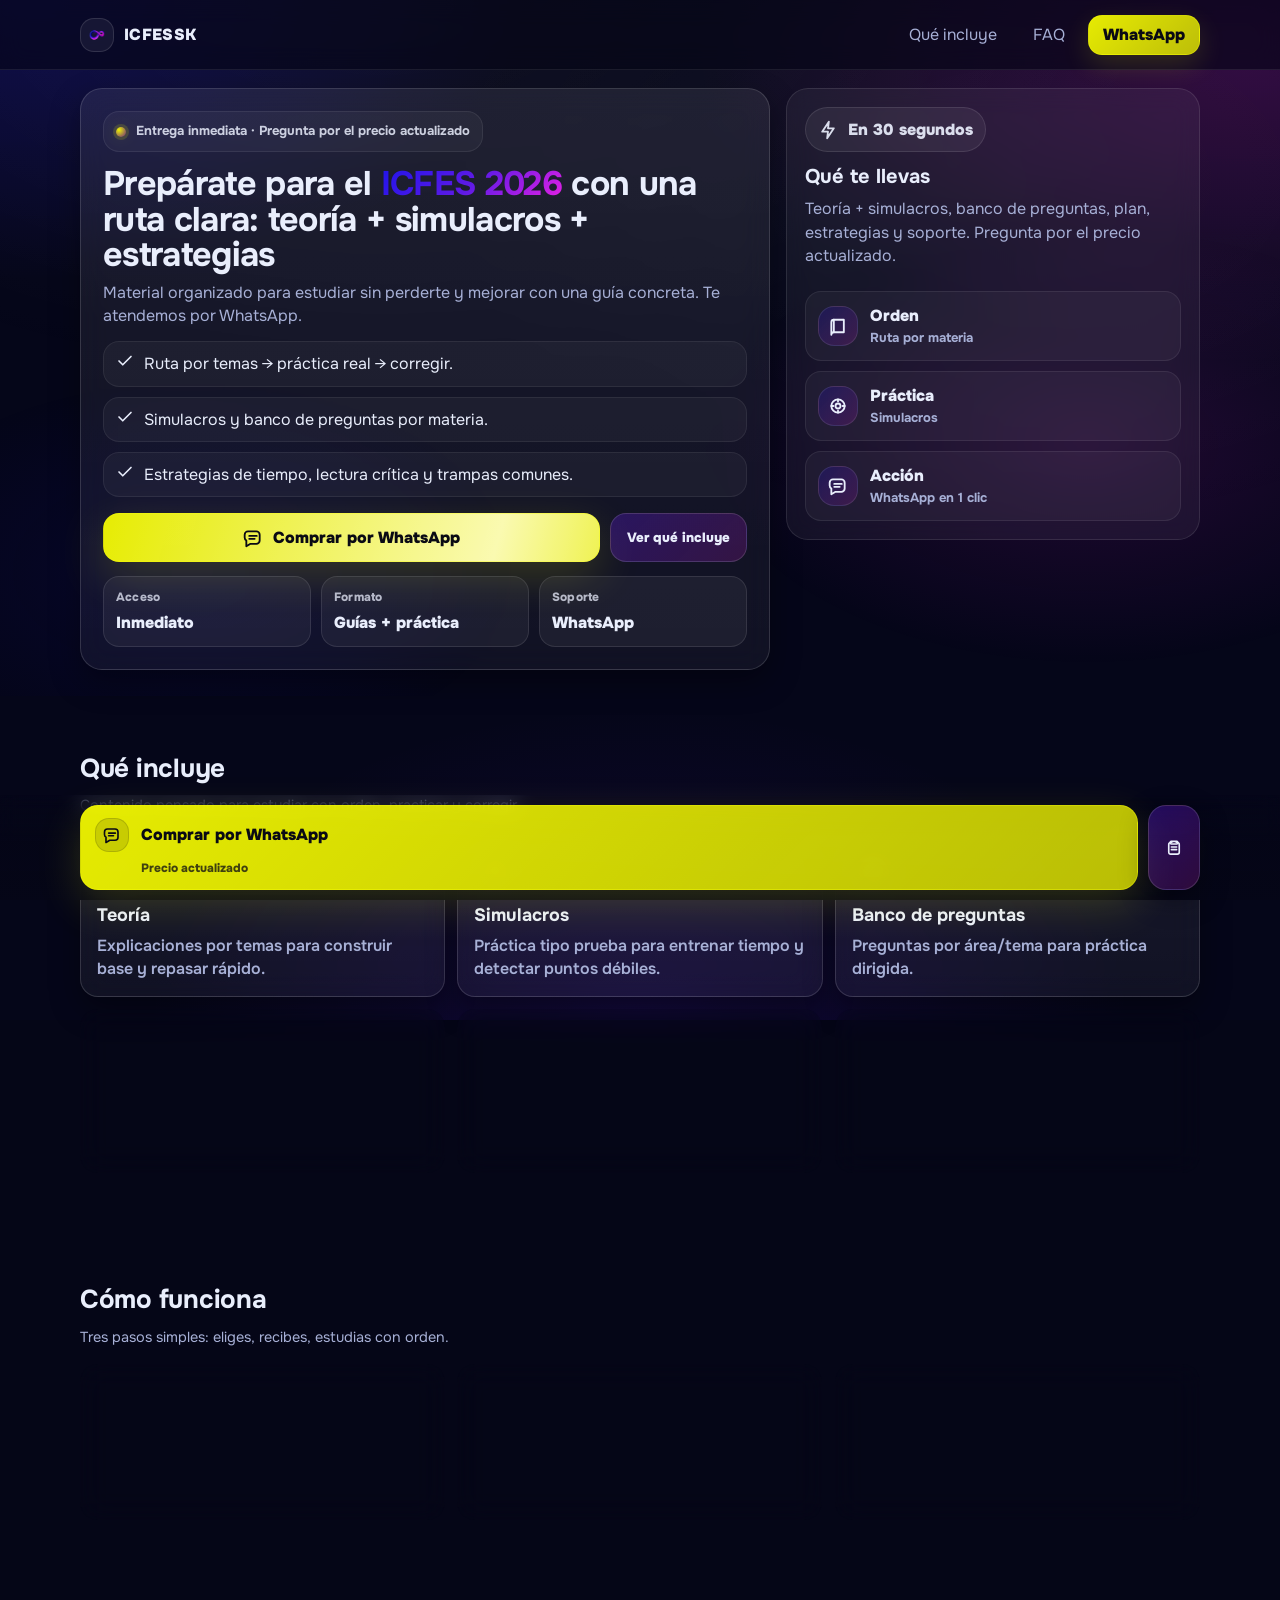
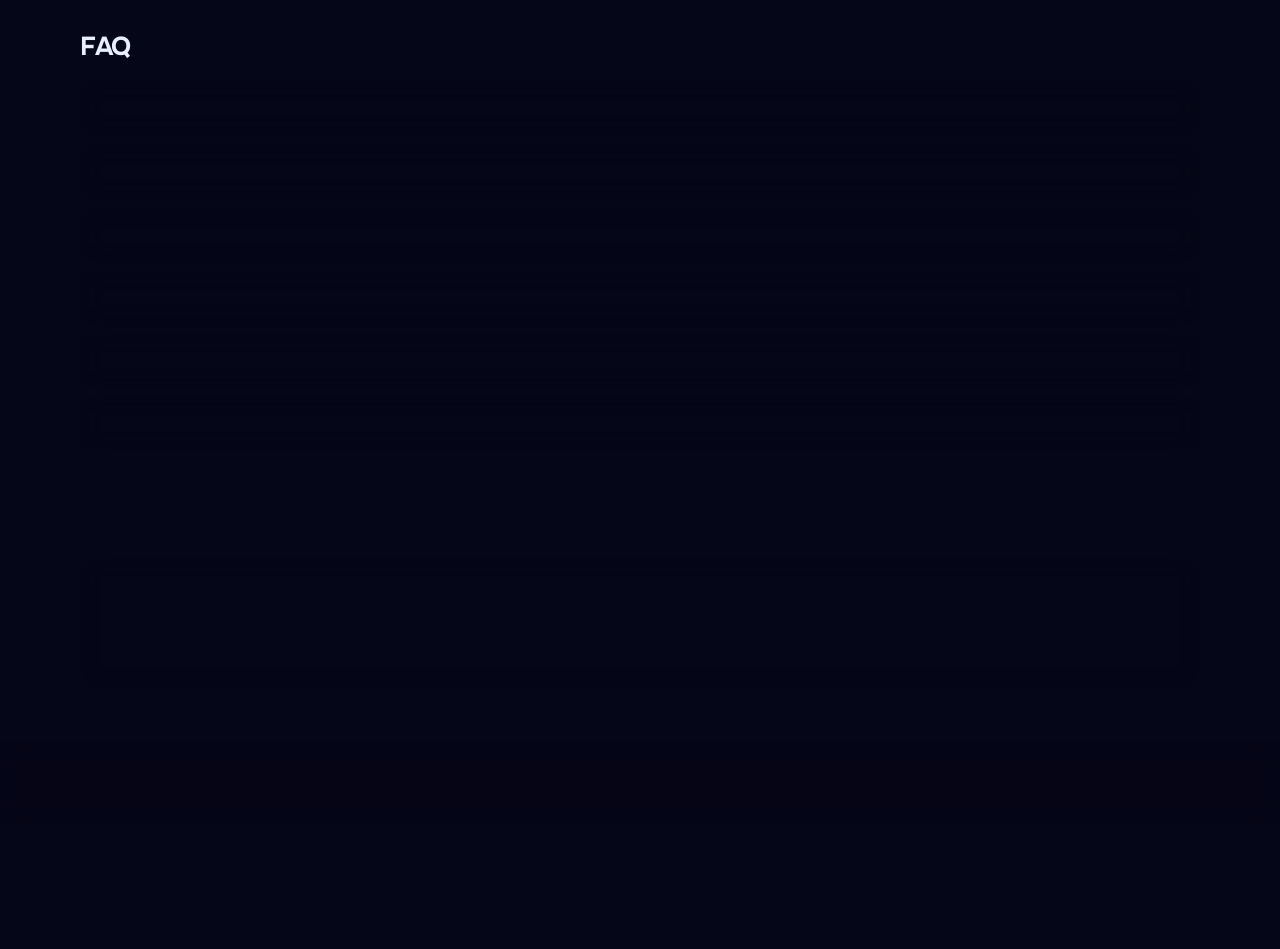
==== index.html @ 53ebbeab "Add files via upload" ====
<!doctype html>
<html lang="es">
<head>
  <meta charset="utf-8" />
  <meta name="viewport" content="width=device-width, initial-scale=1, viewport-fit=cover" />

  <title>ICFESSK | Material ICFES 2026 → Compra por WhatsApp</title>
  <meta name="description" content="Landing mobile-first de ICFESSK para ICFES 2026: teoría, simulacros, estrategias y plan de estudio. Entrega inmediata. Pregunta por el precio actualizado y compra por WhatsApp." />

  <meta property="og:title" content="ICFESSK | Prepárate para el ICFES 2026" />
  <meta property="og:description" content="Ruta clara: teoría + simulacros + estrategias. Entrega inmediata. Soporte por WhatsApp. Pregunta por el precio actualizado." />
  <meta property="og:image" content="./img/icfessk.png" />
  <meta property="og:type" content="website" />

  <link rel="preconnect" href="https://fonts.googleapis.com" />
  <link rel="preconnect" href="https://fonts.gstatic.com" crossorigin />
  <link href="https://fonts.googleapis.com/css2?family=Onest:wght@300;400;500;600;700&display=swap" rel="stylesheet" />

  <link rel="stylesheet" href="styles.css" />
</head>

<body>
  <!-- SVG sprite único (reutilizable con <use>) -->
  <svg class="svg-sprite" aria-hidden="true" focusable="false" xmlns="http://www.w3.org/2000/svg">
    <symbol id="i-external" viewBox="0 0 24 24">
      <g fill="none" stroke="currentColor" stroke-width="2.2" stroke-linecap="round" stroke-linejoin="round">
        <path d="M14 3h7v7" />
        <path d="M21 3l-9 9" />
        <path d="M10 7H7.5A2.5 2.5 0 0 0 5 9.5V19A2.5 2.5 0 0 0 7.5 21.5H17A2.5 2.5 0 0 0 19.5 19v-2.5" />
      </g>
    </symbol>

    <symbol id="i-check" viewBox="0 0 24 24">
      <g fill="none" stroke="currentColor" stroke-width="2.2" stroke-linecap="round" stroke-linejoin="round">
        <path d="M20 6L9 17l-5-5" />
      </g>
    </symbol>

    <symbol id="i-book" viewBox="0 0 24 24">
      <g fill="none" stroke="currentColor" stroke-width="2.2" stroke-linecap="round" stroke-linejoin="round">
        <path d="M7 4.5h12v15H7a3 3 0 0 0-3 3V7.5a3 3 0 0 1 3-3z" />
        <path d="M7 4.5v15" />
      </g>
    </symbol>

    <symbol id="i-target" viewBox="0 0 24 24">
      <g fill="none" stroke="currentColor" stroke-width="2.2" stroke-linecap="round" stroke-linejoin="round">
        <circle cx="12" cy="12" r="8" />
        <circle cx="12" cy="12" r="3" />
        <path d="M12 4v2.5" />
        <path d="M20 12h-2.5" />
        <path d="M12 20v-2.5" />
        <path d="M4 12h2.5" />
      </g>
    </symbol>

    <symbol id="i-layers" viewBox="0 0 24 24">
      <g fill="none" stroke="currentColor" stroke-width="2.2" stroke-linecap="round" stroke-linejoin="round">
        <path d="M12 4l8 4-8 4-8-4 8-4z" />
        <path d="M4 12l8 4 8-4" />
        <path d="M4 16l8 4 8-4" />
      </g>
    </symbol>

    <symbol id="i-calendar" viewBox="0 0 24 24">
      <g fill="none" stroke="currentColor" stroke-width="2.2" stroke-linecap="round" stroke-linejoin="round">
        <rect x="3.5" y="5.5" width="17" height="15" rx="2.2" />
        <path d="M7 3.8v3.4" />
        <path d="M17 3.8v3.4" />
        <path d="M3.5 9h17" />
        <path d="M8 12.5h2.5" />
        <path d="M13.5 12.5H16" />
        <path d="M8 16h2.5" />
        <path d="M13.5 16H16" />
      </g>
    </symbol>

    <symbol id="i-bolt" viewBox="0 0 24 24">
      <g fill="none" stroke="currentColor" stroke-width="2.2" stroke-linecap="round" stroke-linejoin="round">
        <path d="M13 2L5 14h7l-1 8 8-12h-7l1-8z" />
      </g>
    </symbol>

    <symbol id="i-chat" viewBox="0 0 24 24">
      <g fill="none" stroke="currentColor" stroke-width="2.2" stroke-linecap="round" stroke-linejoin="round">
        <path d="M20 15a4 4 0 0 1-4 4H9l-5 3v-7a4 4 0 0 1-2-3.5V8a4 4 0 0 1 4-4h10a4 4 0 0 1 4 4v7z" />
        <path d="M7.5 9.5h9" />
        <path d="M7.5 13h6.5" />
      </g>
    </symbol>

    <symbol id="i-clipboard" viewBox="0 0 24 24">
      <g fill="none" stroke="currentColor" stroke-width="2.2" stroke-linecap="round" stroke-linejoin="round">
        <rect x="7" y="4.5" width="10" height="3.5" rx="1.2" />
        <path d="M9 6H7.5A2.5 2.5 0 0 0 5 8.5V19a2.5 2.5 0 0 0 2.5 2.5h9A2.5 2.5 0 0 0 19 19V8.5A2.5 2.5 0 0 0 16.5 6H15" />
        <path d="M8.5 12h7" />
        <path d="M8.5 15.5h7" />
      </g>
    </symbol>
  </svg>

  <a class="skip-link" href="#contenido">Saltar al contenido</a>

  <header class="site-header" role="banner">
    <div class="container header-inner">
      <a class="brand" href="#top" aria-label="Ir al inicio">
        <span class="logo-wrap" aria-hidden="true">
          <img class="logo" src="./img/icfessk.png" alt="" loading="eager" />
          <span class="logo-fallback">ICFESSK</span>
        </span>
        <span class="brand-name">ICFESSK</span>
      </a>

      <nav class="top-nav" aria-label="Navegación principal">
        <a class="nav-link" href="#incluye">Qué incluye</a>
        <a class="nav-link" href="#faq">FAQ</a>
        <a class="nav-cta" href="https://wa.me/573137478899?text=Hola%20ICFESSK%2C%20quiero%20comprar%20el%20material%20ICFES%202026.%20%C2%BFQu%C3%A9%20incluye%20y%20cu%C3%A1l%20es%20el%20precio%3F" rel="noopener noreferrer">WhatsApp</a>
      </nav>
    </div>
  </header>

  <main class="site-main" id="contenido">
    <section class="hero" id="top" aria-label="Presentación">
      <div class="container hero-inner">
        <div class="hero-card glass">
          <div class="hero-badge">
            <span class="dot" aria-hidden="true"></span>
            <span class="badge-text">Entrega inmediata · Pregunta por el precio actualizado</span>
          </div>

          <h1 class="hero-title">
            Prepárate para el <span class="grad">ICFES 2026</span> con una ruta clara:
            teoría + simulacros + estrategias
          </h1>

          <p class="hero-sub">
            Material organizado para estudiar sin perderte y mejorar con una guía concreta.
            Te atendemos por WhatsApp.
          </p>

          <ul class="hero-bullets" aria-label="Beneficios clave">
            <li>
              <svg class="icon icon-bullet" aria-hidden="true"><use href="#i-check"></use></svg>
              Ruta por temas → práctica real → corregir.
            </li>
            <li>
              <svg class="icon icon-bullet" aria-hidden="true"><use href="#i-check"></use></svg>
              Simulacros y banco de preguntas por materia.
            </li>
            <li>
              <svg class="icon icon-bullet" aria-hidden="true"><use href="#i-check"></use></svg>
              Estrategias de tiempo, lectura crítica y trampas comunes.
            </li>
          </ul>

          <div class="hero-actions">
            <a class="btn btn-cta" href="https://wa.me/573137478899?text=Hola%20ICFESSK%2C%20quiero%20comprar%20el%20material%20ICFES%202026.%20%C2%BFQu%C3%A9%20incluye%20y%20cu%C3%A1l%20es%20el%20precio%3F" rel="noopener noreferrer">
              <svg class="icon" aria-hidden="true"><use href="#i-chat"></use></svg>
              Comprar por WhatsApp
            </a>

            <button class="btn btn-secondary" type="button" data-scroll-to="#incluye">
              Ver qué incluye
            </button>
          </div>

          <div class="micro-proof" aria-label="Confianza">
            <div class="proof glass-2">
              <div class="proof-title">Acceso</div>
              <div class="proof-text">Inmediato</div>
            </div>
            <div class="proof glass-2">
              <div class="proof-title">Formato</div>
              <div class="proof-text">Guías + práctica</div>
            </div>
            <div class="proof glass-2">
              <div class="proof-title">Soporte</div>
              <div class="proof-text">WhatsApp</div>
            </div>
          </div>
        </div>

        <aside class="hero-side glass-2" aria-label="Resumen rápido">
          <div class="side-top">
            <div class="side-chip">
              <svg class="icon" aria-hidden="true"><use href="#i-bolt"></use></svg>
              En 30 segundos
            </div>
            <h2 class="side-title">Qué te llevas</h2>
            <p class="side-text">
              Teoría + simulacros, banco de preguntas, plan, estrategias y soporte.
              Pregunta por el precio actualizado.
            </p>
          </div>

          <div class="side-mini">
            <div class="mini">
              <div class="mini-ico" aria-hidden="true">
                <svg class="icon" aria-hidden="true"><use href="#i-book"></use></svg>
              </div>
              <div>
                <div class="mini-title">Orden</div>
                <div class="mini-text">Ruta por materia</div>
              </div>
            </div>

            <div class="mini">
              <div class="mini-ico" aria-hidden="true">
                <svg class="icon" aria-hidden="true"><use href="#i-target"></use></svg>
              </div>
              <div>
                <div class="mini-title">Práctica</div>
                <div class="mini-text">Simulacros</div>
              </div>
            </div>

            <div class="mini">
              <div class="mini-ico" aria-hidden="true">
                <svg class="icon" aria-hidden="true"><use href="#i-chat"></use></svg>
              </div>
              <div>
                <div class="mini-title">Acción</div>
                <div class="mini-text">WhatsApp en 1 clic</div>
              </div>
            </div>
          </div>
        </aside>

        <div class="global-toast" id="globalToast" role="status" aria-live="polite" aria-atomic="true">
          <span class="toast-text">Número copiado</span>
          <svg class="icon icon-toast" aria-hidden="true"><use href="#i-check"></use></svg>
        </div>
      </div>
    </section>

    <section class="section" id="incluye" aria-label="Qué incluye">
      <div class="container">
        <header class="section-head reveal">
          <h2 class="section-title">Qué incluye</h2>
          <p class="section-sub">Contenido pensado para estudiar con orden, practicar y corregir.</p>
        </header>

        <div class="cards-6" role="list">
          <article class="card glass" role="listitem">
            <div class="card-icon" aria-hidden="true"><svg class="icon icon-card"><use href="#i-book"></use></svg></div>
            <h3 class="card-title">Teoría</h3>
            <p class="card-text">Explicaciones por temas para construir base y repasar rápido.</p>
          </article>

          <article class="card glass" role="listitem">
            <div class="card-icon" aria-hidden="true"><svg class="icon icon-card"><use href="#i-target"></use></svg></div>
            <h3 class="card-title">Simulacros</h3>
            <p class="card-text">Práctica tipo prueba para entrenar tiempo y detectar puntos débiles.</p>
          </article>

          <article class="card glass" role="listitem">
            <div class="card-icon" aria-hidden="true"><svg class="icon icon-card"><use href="#i-layers"></use></svg></div>
            <h3 class="card-title">Banco de preguntas</h3>
            <p class="card-text">Preguntas por área/tema para práctica dirigida.</p>
          </article>

          <article class="card glass" role="listitem">
            <div class="card-icon" aria-hidden="true"><svg class="icon icon-card"><use href="#i-calendar"></use></svg></div>
            <h3 class="card-title">Plan de estudio</h3>
            <p class="card-text">Ruta sugerida para avanzar sin improvisar.</p>
          </article>

          <article class="card glass" role="listitem">
            <div class="card-icon" aria-hidden="true"><svg class="icon icon-card"><use href="#i-bolt"></use></svg></div>
            <h3 class="card-title">Estrategias</h3>
            <p class="card-text">Técnicas de lectura, tiempo y cómo evitar trampas típicas.</p>
          </article>

          <article class="card glass" role="listitem">
            <div class="card-icon" aria-hidden="true"><svg class="icon icon-card"><use href="#i-chat"></use></svg></div>
            <h3 class="card-title">Soporte</h3>
            <p class="card-text">Resolvemos dudas rápidas por WhatsApp.</p>
          </article>
        </div>
      </div>
    </section>

    <section class="section" id="como" aria-label="Cómo funciona">
      <div class="container">
        <header class="section-head reveal">
          <h2 class="section-title">Cómo funciona</h2>
          <p class="section-sub">Tres pasos simples: eliges, recibes, estudias con orden.</p>
        </header>

        <div class="steps" role="list">
          <article class="step glass" role="listitem">
            <div class="step-num">1</div>
            <h3 class="step-title">Escríbenos</h3>
            <p class="step-text">Toca “Comprar por WhatsApp” y pregunta por el precio actualizado.</p>
          </article>

          <article class="step glass" role="listitem">
            <div class="step-num">2</div>
            <h3 class="step-title">Recibes el material</h3>
            <p class="step-text">Te indicamos la entrega y cómo acceder al contenido.</p>
          </article>

          <article class="step glass" role="listitem">
            <div class="step-num">3</div>
            <h3 class="step-title">Estudias con ruta</h3>
            <p class="step-text">Sigues el plan y practicas con simulacros y banco de preguntas.</p>
          </article>
        </div>
      </div>
    </section>

    <!--
    <section class="section" id="testimonios" aria-label="Testimonios">
      <div class="container">
        <header class="section-head reveal">
          <h2 class="section-title">Testimonios</h2>
          <p class="section-sub">Comentarios reales (placeholder) para cuando tengas los tuyos.</p>
        </header>

        <div class="testimonials" role="list">
          <article class="t-card glass" role="listitem">
            <p class="t-text">“Me ayudó a organizarme, ya no estudio a ciegas. Los simulacros me ubicaron.”</p>
            <div class="t-meta">
              <span class="t-name">Estudiante</span>
              <span class="t-tag">Grado 11</span>
            </div>
          </article>

          <article class="t-card glass" role="listitem">
            <p class="t-text">“Lo mejor fue tener una ruta por temas y practicar con banco de preguntas.”</p>
            <div class="t-meta">
              <span class="t-name">Estudiante</span>
              <span class="t-tag">Grado 10</span>
            </div>
          </article>

          <article class="t-card glass" role="listitem">
            <p class="t-text">“El soporte por WhatsApp me resolvió dudas rápido. Es directo y claro.”</p>
            <div class="t-meta">
              <span class="t-name">Estudiante</span>
              <span class="t-tag">Calendario A/B</span>
            </div>
          </article>
        </div>
      </div>
    </section>
  -->

    <section class="section" id="faq" aria-label="Preguntas frecuentes">
      <div class="container">
        <header class="section-head reveal">
          <h2 class="section-title">FAQ</h2>
        </header>

        <div class="faq reveal-group">
          <details class="faq-item glass">
            <summary class="faq-q">¿Cómo se entrega el material?</summary>
            <div class="faq-a">Te indicamos la forma de entrega y acceso al contenido por WhatsApp.</div>
          </details>

          <details class="faq-item glass">
            <summary class="faq-q">¿Qué incluye exactamente?</summary>
            <div class="faq-a">Teoría, simulacros, banco de preguntas, plan de estudio, estrategias y soporte.</div>
          </details>

          <details class="faq-item glass">
            <summary class="faq-q">¿Cuánto cuesta?</summary>
            <div class="faq-a">Pregunta por el precio actualizado en WhatsApp.</div>
          </details>

          <details class="faq-item glass">
            <summary class="faq-q">¿Sirve para calendario A y B?</summary>
            <div class="faq-a">Sí, se adapta a ambos. Te orientamos con la ruta según tu calendario.</div>
          </details>

          <details class="faq-item glass">
            <summary class="faq-q">¿Puedo estudiar desde el celular?</summary>
            <div class="faq-a">Sí. Te ayudamos con una ruta clara para no perderte.</div>
          </details>

          <details class="faq-item glass">
            <summary class="faq-q">¿Hay soporte?</summary>
            <div class="faq-a">Sí, por WhatsApp para dudas rápidas.</div>
          </details>
        </div>
      </div>
    </section>

    <section class="section" id="cta" aria-label="Compra por WhatsApp">
      <div class="container">
        <div class="cta-card glass reveal">
          <div>
            <h2 class="cta-title">¿Listo para empezar?</h2>
            <p class="cta-sub">
              Toca el botón y pregunta por el precio actualizado. Te respondemos por WhatsApp.
            </p>
          </div>

          <div class="cta-actions">
            <a class="btn btn-cta" href="https://wa.me/573137478899?text=Hola%20ICFESSK%2C%20quiero%20comprar%20el%20material%20ICFES%202026.%20%C2%BFQu%C3%A9%20incluye%20y%20cu%C3%A1l%20es%20el%20precio%3F" rel="noopener noreferrer">
              <svg class="icon" aria-hidden="true"><use href="#i-chat"></use></svg>
              Comprar por WhatsApp
            </a>
            <button class="btn btn-secondary" type="button" data-copy-number>
              <svg class="icon" aria-hidden="true"><use href="#i-clipboard"></use></svg>
              Copiar número
            </button>
          </div>
        </div>
      </div>
    </section>

    <footer class="site-footer" aria-label="Pie de página">
      <div class="container footer-inner">
        <div class="footer-brand">ICFESSK</div>
        <div class="footer-right">
          <a class="footer-link" href="https://wa.me/573137478899?text=Hola%20ICFESSK%2C%20quiero%20comprar%20el%20material%20ICFES%202026.%20%C2%BFQu%C3%A9%20incluye%20y%20cu%C3%A1l%20es%20el%20precio%3F" rel="noopener noreferrer">WhatsApp</a>
          <span class="dot-sep" aria-hidden="true">•</span>
          <button class="footer-link btn-link" type="button" data-copy-number>Copiar número</button>
        </div>
      </div>
    </footer>
  </main>

  <div class="sticky-cta" role="region" aria-label="Acceso rápido a WhatsApp">
    <div class="sticky-inner">
      <a class="sticky-btn" href="https://wa.me/573137478899?text=Hola%20ICFESSK%2C%20quiero%20comprar%20el%20material%20ICFES%202026.%20%C2%BFQu%C3%A9%20incluye%20y%20cu%C3%A1l%20es%20el%20precio%3F" rel="noopener noreferrer">
        <span class="sticky-icon" aria-hidden="true">
          <svg class="icon icon-sticky" aria-hidden="true"><use href="#i-chat"></use></svg>
        </span>
        Comprar por WhatsApp
        <span class="sticky-sub">Precio actualizado</span>
      </a>
      <button class="sticky-copy" type="button" aria-label="Copiar número de WhatsApp" data-copy-number>
        <svg class="icon icon-copy" aria-hidden="true"><use href="#i-clipboard"></use></svg>
      </button>
    </div>
  </div>

  <!-- Gate TikTok in-app: se abre AUTOMATICAMENTE al detectar TikTok browser -->
  <div class="inapp-gate" id="inAppGate" hidden>
    <div class="inapp-backdrop" aria-hidden="true"></div>

    <div class="inapp-card glass" role="dialog" aria-modal="true" aria-labelledby="inappTitle">
      <div class="inapp-top">
        <div class="inapp-badge" aria-hidden="true">
          <svg class="icon inapp-icon" aria-hidden="true"><use href="#i-external"></use></svg>
        </div>

        <h2 id="inappTitle" class="inapp-title">¡Abre en tu navegador!</h2>
        <p class="inapp-text">
          Estás viendo esto desde <span class="hl-tiktok">TikTok</span>.
          Para una mejor experiencia, ábrelo en
          <span class="hl-browser">Chrome</span> o <span class="hl-browser">Safari</span>.
        </p>
      </div>

      <div class="inapp-steps" aria-label="Instrucciones">
        <div class="inapp-steps-label" aria-hidden="true">
          <svg class="icon" aria-hidden="true"><use href="#i-clipboard"></use></svg>
          INSTRUCCIONES:
        </div>
        <div class="step">
          <span class="step-n">1</span>
          <span class="step-t">Toca los <b>3 puntos</b> : o el menú ··· de TikTok</span>
        </div>
        <div class="step">
          <span class="step-n">2</span>
          <span class="step-t">Selecciona <b>"Abrir en navegador"</b> o <b>"Abrir en Chrome/Safari"</b></span>
        </div>
      </div>

      <button class="inapp-copy-btn" type="button" data-copy-link>
        <svg class="icon" aria-hidden="true"><use href="#i-clipboard"></use></svg>
        COPIAR ENLACE
      </button>

      <p class="tiny muted inapp-note">
        Luego pégalo en Chrome, Safari u otro navegador
      </p>
    </div>
  </div>

  <script src="script.js" defer></script>

  <script>
    window.va = window.va || function () { (window.vaq = window.vaq || []).push(arguments); };
  </script>
  <script defer src="/_vercel/insights/script.js"></script>
</body>
</html>
---- styles.css ----
:root{
  --bg:#050617;
  --text:#E9EEFC;
  --muted:#A7B0D6;
  --electric:#1E14EA;
  --primary:#5E1AE6;
  --secondary:#E921E4;
  --deep:#10089E;
  --cta:#F9FF00;

  --glass: rgba(255,255,255,0.08);
  --glass-2: rgba(255,255,255,0.06);
  --stroke: rgba(255,255,255,0.14);
  --shadow-soft: 0 12px 30px rgba(0,0,0,0.35);

  --radius: 18px;
  --radius-lg: 22px;
  --container: 1120px;

  --focus: 0 0 0 3px rgba(249,255,0,0.35), 0 0 0 6px rgba(233,33,228,0.18);

  --sticky-h: 86px;
}

*{ box-sizing:border-box; }
html,body{ height:100%; }
body{
  margin:0;
  font-family: "Onest", system-ui, -apple-system, Segoe UI, Roboto, Arial, sans-serif;
  background: var(--bg);
  color: var(--text);
  line-height:1.45;
  overflow-x:hidden;
}

a{ color: inherit; text-decoration:none; }
img{ max-width:100%; display:block; }
button{ font-family:inherit; color:inherit; }

.container{
  width:min(var(--container), calc(100% - 32px));
  margin-inline:auto;
}

.skip-link{
  position:absolute;
  left:-999px;
  top: 10px;
  background: rgba(249,255,0,0.92);
  color:#0a0a14;
  padding: 10px 12px;
  border-radius: 12px;
  z-index: 999;
}
.skip-link:focus{ left: 10px; outline:none; box-shadow: var(--focus); }

/* Fondo con glows */
body::before{
  content:"";
  position:fixed;
  inset:-120px;
  z-index:-2;
  background:
    radial-gradient(900px 520px at 10% 10%, rgba(30,20,234,0.22), transparent 55%),
    radial-gradient(920px 520px at 90% 15%, rgba(233,33,228,0.18), transparent 60%),
    radial-gradient(820px 520px at 50% 100%, rgba(94,26,230,0.14), transparent 60%),
    var(--bg);
  filter: saturate(1.1);
}

body::after{
  content:"";
  position:fixed;
  inset:0;
  z-index:-1;
  background:
    radial-gradient(1200px 600px at 30% 0%, rgba(255,255,255,0.05), transparent 65%),
    radial-gradient(1000px 600px at 80% 20%, rgba(255,255,255,0.03), transparent 60%);
  pointer-events:none;
}

.glass{
  background: linear-gradient(180deg, rgba(255,255,255,0.08), rgba(255,255,255,0.05));
  border: 1px solid rgba(255,255,255,0.14);
  box-shadow: var(--shadow-soft);
  backdrop-filter: blur(14px);
}
.glass-2{
  background: rgba(255,255,255,0.05);
  border: 1px solid rgba(255,255,255,0.10);
  backdrop-filter: blur(12px);
}

.svg-sprite{ position:absolute; width:0; height:0; overflow:hidden; }
.icon{
  width: 20px;
  height: 20px;
  flex: 0 0 auto;
  display:inline-block;
  color: currentColor;
}
.icon-bullet{ width: 18px; height: 18px; }
.icon-card{ width: 22px; height: 22px; }
.icon-sticky{ width: 18px; height: 18px; }
.icon-copy{ width: 18px; height: 18px; }
.icon-toast{ width: 18px; height: 18px; }

/* Header */
.site-header{
  position: sticky;
  top:0;
  z-index: 90;
  backdrop-filter: blur(12px);
  background: rgba(5,6,23,0.64);
  border-bottom: 1px solid rgba(255,255,255,0.08);
}
.header-inner{
  display:flex;
  align-items:center;
  justify-content:space-between;
  padding: 12px 0;
  gap: 12px;
}
.brand{
  display:flex;
  align-items:center;
  gap: 10px;
  min-width: 0;
}
.logo-wrap{
  width: 34px;
  height: 34px;
  border-radius: 14px;
  display:grid;
  place-items:center;
  background: rgba(255,255,255,0.06);
  border: 1px solid rgba(255,255,255,0.12);
  overflow:hidden;
}
.logo{ width: 26px; height: 26px; object-fit:contain; }
.logo-fallback{
  display:inline-flex;
  align-items:center;
  justify-content:center;
  width: 26px;
  height: 26px;
  border-radius: 10px;
  font-weight: 900;
  letter-spacing: 0.02em;
  color: var(--text);
  font-size: 10px;
  padding: 4px 6px;
  background: linear-gradient(135deg, rgba(30,20,234,0.35), rgba(233,33,228,0.22));
}
.brand-name{
  font-weight: 900;
  letter-spacing: 0.02em;
  white-space:nowrap;
  overflow:hidden;
  text-overflow: ellipsis;
}

.top-nav{
  display:flex;
  align-items:center;
  gap: 10px;
}
.nav-link{
  display:none;
  color: var(--muted);
  padding: 10px 12px;
  border-radius: 12px;
  border: 1px solid transparent;
}
.nav-link:hover{ color: var(--text); background: rgba(255,255,255,0.05); border-color: rgba(255,255,255,0.06); }
.nav-link:focus-visible{ outline:none; box-shadow: var(--focus); }

.nav-cta{
  display:inline-flex;
  align-items:center;
  justify-content:center;
  height: 40px;
  padding: 0 14px;
  border-radius: 14px;
  font-weight: 900;
  color:#0a0a14;
  background: linear-gradient(135deg, rgba(249,255,0,0.92), rgba(249,255,0,0.74));
  border: 1px solid rgba(249,255,0,0.32);
  box-shadow: 0 10px 28px rgba(249,255,0,0.14);
}
.nav-cta:hover{ filter: brightness(1.06); }
.nav-cta:focus-visible{ outline:none; box-shadow: var(--focus); }

.site-main{
  position:relative;
  padding-bottom: calc(var(--sticky-h) + 18px + env(safe-area-inset-bottom));
}

/* Hero */
.hero{
  position:relative;
  padding: 18px 0 26px;
}
.hero-inner{
  display:grid;
  gap: 12px;
  align-items:stretch;
}
.hero-card{
  padding: 18px;
  border-radius: var(--radius-lg);
}
.hero-badge{
  display:flex;
  align-items:center;
  gap: 10px;
  font-weight: 700;
  color: rgba(233,238,252,0.86);
  background: rgba(255,255,255,0.04);
  border: 1px solid rgba(255,255,255,0.08);
  padding: 10px 12px;
  border-radius: 16px;
  width: fit-content;
}
.dot{
  width: 10px;
  height: 10px;
  border-radius: 999px;
  background: radial-gradient(circle at 30% 30%, rgba(249,255,0,0.95), rgba(233,33,228,0.35));
  box-shadow: 0 0 0 3px rgba(249,255,0,0.14), 0 0 18px rgba(249,255,0,0.18);
}
.badge-text{ font-size: 13px; }

.hero-title{
  margin: 14px 0 8px;
  font-size: 34px;
  line-height: 1.05;
  letter-spacing: -0.02em;
}
.grad{
  background: linear-gradient(135deg, var(--electric), var(--primary), var(--secondary));
  -webkit-background-clip:text;
  background-clip:text;
  color: transparent;
}
.hero-sub{
  margin: 0 0 14px;
  color: var(--muted);
  max-width: 62ch;
}

.hero-bullets{
  list-style:none;
  padding:0;
  margin: 0 0 16px;
  display:grid;
  gap: 10px;
}
.hero-bullets li{
  display:flex;
  align-items:flex-start;
  gap: 10px;
  padding: 10px 12px;
  border-radius: 16px;
  background: rgba(255,255,255,0.04);
  border: 1px solid rgba(255,255,255,0.07);
}

.hero-actions{
  display:grid;
  grid-template-columns: 1fr;
  gap: 10px;
  margin-top: 8px;
}

.btn{
  display:inline-flex;
  align-items:center;
  justify-content:center;
  gap: 10px;
  padding: 12px 14px;
  border-radius: 16px;
  border: 1px solid rgba(255,255,255,0.14);
  background: rgba(255,255,255,0.05);
  color: var(--text);
  cursor:pointer;
  transition: transform .18s ease, filter .18s ease;
  font-weight: 900;
}
.btn:hover{ transform: translateY(-1px); filter: brightness(1.06); }
.btn:active{ transform: translateY(0px) scale(0.995); }
.btn:focus-visible{ outline:none; box-shadow: var(--focus); }

.btn-cta{
  color:#0a0a14;
  border-color: rgba(249,255,0,0.35);
  background: linear-gradient(135deg, rgba(249,255,0,0.92), rgba(249,255,0,0.74));
  box-shadow: 0 14px 45px rgba(249,255,0,0.16);
}

.btn-secondary{
  background: linear-gradient(135deg, rgba(94,26,230,0.30), rgba(233,33,228,0.16));
  border-color: rgba(255,255,255,0.14);
}

.micro-proof{
  display:grid;
  grid-template-columns: repeat(2, minmax(0,1fr));
  gap: 10px;
  margin-top: 14px;
}
.proof{
  padding: 12px;
  border-radius: 16px;
  display:grid;
  gap: 4px;
}
.proof-title{
  color: rgba(233,238,252,0.75);
  font-weight: 800;
  font-size: 12px;
  letter-spacing: 0.02em;
}
.proof-text{ font-weight: 900; }
.proof:last-child{
  grid-column: 1 / -1;
}

.hero-side{
  display:none;
  border-radius: var(--radius-lg);
  padding: 18px;
  gap: 14px;
}
.side-chip{
  display:inline-flex;
  gap: 10px;
  align-items:center;
  width: fit-content;
  padding: 10px 12px;
  border-radius: 999px;
  background: rgba(255,255,255,0.06);
  border: 1px solid rgba(255,255,255,0.10);
  font-weight: 900;
  color: rgba(233,238,252,0.92);
}
.side-title{
  margin: 10px 0 6px;
  font-size: 20px;
}
.side-text{
  margin:0;
  color: var(--muted);
}
.side-mini{
  display:grid;
  gap: 10px;
  margin-top: 10px;
}
.mini{
  display:flex;
  gap: 12px;
  align-items:center;
  padding: 12px;
  border-radius: 16px;
  background: rgba(255,255,255,0.04);
  border: 1px solid rgba(255,255,255,0.08);
}
.mini-ico{
  width: 40px;
  height: 40px;
  border-radius: 16px;
  display:grid;
  place-items:center;
  background: linear-gradient(135deg, rgba(30,20,234,0.20), rgba(233,33,228,0.14));
  border: 1px solid rgba(255,255,255,0.10);
}
.mini-title{
  font-weight: 900;
  margin-bottom: 2px;
}
.mini-text{ color: var(--muted); font-weight: 700; font-size: 13px; }

/* Secciones */
.section{
  padding: 40px 0;
  position:relative;
}
.section-head{
  display:grid;
  gap: 8px;
  margin-bottom: 16px;
}
.section-title{
  margin:0;
  font-size: 24px;
  letter-spacing: -0.01em;
}
.section-sub{
  margin:0;
  color: var(--muted);
  font-size: 14.5px;
  max-width: 72ch;
}

.cards-6{
  display:grid;
  grid-template-columns: 1fr;
  gap: 12px;
}
.card{
  padding: 16px;
  border-radius: var(--radius);
}
.card-icon{
  width: 42px;
  height: 42px;
  display:inline-flex;
  align-items:center;
  justify-content:center;
  border-radius: 16px;
  background: linear-gradient(135deg, rgba(30,20,234,0.22), rgba(233,33,228,0.14));
  border: 1px solid rgba(255,255,255,0.12);
  margin-bottom: 10px;
}
.card-title{
  margin: 0 0 6px;
  font-size: 18px;
}
.card-text{
  margin:0;
  color: var(--muted);
  font-weight: 600;
}

.steps{
  display:grid;
  grid-template-columns: 1fr;
  gap: 12px;
}
.step{
  padding: 16px;
  border-radius: var(--radius);
}
.step-num{
  width: 32px;
  height: 32px;
  border-radius: 12px;
  display:grid;
  place-items:center;
  font-weight: 900;
  background: rgba(249,255,0,0.16);
  border: 1px solid rgba(249,255,0,0.20);
  margin-bottom: 10px;
}
.step-title{ margin:0 0 6px; }
.step-text{ margin:0; color: var(--muted); font-weight: 600; }

.testimonials{
  display:grid;
  grid-template-columns: 1fr;
  gap: 12px;
}
.t-card{
  padding: 16px;
  border-radius: var(--radius);
}
.t-text{
  margin: 0 0 12px;
  color: rgba(233,238,252,0.92);
  font-weight: 650;
}
.t-meta{
  display:flex;
  gap: 10px;
  align-items:center;
  color: var(--muted);
  font-weight: 800;
  font-size: 13px;
}
.t-tag{
  padding: 6px 10px;
  border-radius: 999px;
  border: 1px solid rgba(255,255,255,0.10);
  background: rgba(255,255,255,0.04);
}

.faq{
  display:grid;
  gap: 10px;
}
.faq-item{
  border-radius: var(--radius);
  padding: 0;
  overflow:hidden;
}
.faq-q{
  list-style:none;
  padding: 14px 16px;
  cursor:pointer;
  font-weight: 900;
}
.faq-q::-webkit-details-marker{ display:none; }
.faq-a{
  padding: 0 16px 14px;
  color: var(--muted);
  font-weight: 650;
}

.cta-card{
  border-radius: var(--radius-lg);
  padding: 18px;
  display:grid;
  gap: 14px;
}
.cta-title{
  margin:0 0 6px;
  font-size: 22px;
}
.cta-sub{
  margin:0;
  color: var(--muted);
  font-weight: 650;
}
.cta-actions{
  display:grid;
  gap: 10px;
}

.tiny{ font-size: 12.5px; }
.muted{ color: var(--muted); }

.global-toast{
  position: fixed;
  left: 50%;
  transform: translateX(-50%);
  bottom: calc(var(--sticky-h) + 16px + env(safe-area-inset-bottom));
  z-index: 3000;
  padding: 10px 12px;
  border-radius: 14px;
  background: rgba(249,255,0,0.14);
  border: 1px solid rgba(249,255,0,0.20);
  color: var(--text);
  font-weight: 800;
  backdrop-filter: blur(10px);
  box-shadow: 0 12px 30px rgba(0,0,0,0.35);
  display:inline-flex;
  align-items:center;
  gap:10px;
  max-width: calc(100% - 24px);

  /* estado oculto por defecto */
  opacity: 0;
  pointer-events: none;
  visibility: hidden;
  transition: opacity .18s ease, visibility .18s ease;
}

.global-toast.is-open{
  opacity: 1;
  visibility: visible;
}

body.gate-open .global-toast{
  bottom: 40px;
}
.global-toast.toast-cyan{
  background: linear-gradient(135deg, rgba(0,212,255,0.18), rgba(94,26,230,0.18));
  border-color: rgba(0,212,255,0.35);
  box-shadow: 0 12px 30px rgba(0,0,0,0.35), 0 0 20px rgba(0,212,255,0.15);
  color: #fff;
}
.global-toast.toast-cyan .toast-text{
  background: linear-gradient(90deg, #00D4FF, #a78bfa);
  -webkit-background-clip: text;
  background-clip: text;
  color: transparent;
  font-size: 15px;
}

.toast-text{ display:inline-block; }

.site-footer{
  padding: 18px 0 18px;
  border-top: 1px solid rgba(255,255,255,0.08);
  background: rgba(5,6,23,0.40);
  backdrop-filter: blur(12px);
}
.footer-inner{
  display:flex;
  justify-content:space-between;
  align-items:center;
  gap: 12px;
  flex-wrap: wrap;
}
.footer-brand{ font-weight: 900; letter-spacing: 0.02em; }
.footer-right{
  display:flex;
  align-items:center;
  gap: 10px;
}
.footer-link{
  color: var(--muted);
  padding: 10px 10px;
  border-radius: 12px;
  border: 1px solid transparent;
  background: transparent;
}
.footer-link:hover{ color: var(--text); background: rgba(255,255,255,0.04); border-color: rgba(255,255,255,0.06); }
.footer-link:focus-visible{ outline:none; box-shadow: var(--focus); }
.btn-link{ cursor:pointer; }
.dot-sep{ color: rgba(255,255,255,0.25); }

.sticky-cta{
  position:fixed;
  left:0;
  right:0;
  bottom:0;
  z-index:80;
  padding: 10px 10px max(10px, env(safe-area-inset-bottom));
  background: linear-gradient(180deg, rgba(5,6,23,0), rgba(5,6,23,0.88) 40%, rgba(5,6,23,0.96));
  backdrop-filter: blur(10px);
}
.sticky-inner{
  width:min(var(--container), calc(100% - 32px));
  margin-inline:auto;
  display:grid;
  grid-template-columns: 1fr auto;
  gap: 10px;
  align-items:stretch;
}
.sticky-btn{
  display:flex;
  align-items:center;
  gap: 12px;
  padding: 12px 14px;
  border-radius: 18px;
  background: linear-gradient(135deg, rgba(249,255,0,0.92), rgba(249,255,0,0.74));
  color: #0a0a14;
  border: 1px solid rgba(249,255,0,0.36);
  box-shadow: 0 14px 45px rgba(249,255,0,0.16);
  font-weight: 900;

  justify-content: flex-start;
  flex-wrap: wrap;
  min-width: 0;
}

.sticky-icon{
  width: 34px;
  height: 34px;
  border-radius: 14px;
  display:inline-flex;
  align-items:center;
  justify-content:center;
  background: rgba(10,10,20,0.12);
  border: 1px solid rgba(10,10,20,0.14);
}
.sticky-sub{
  flex-basis: 100%;
  margin-left: 46px;
  margin-top: -4px;
  color: rgba(10,10,20,0.75);
  font-weight: 800;
  font-size: 12px;
}
.sticky-btn:hover{ filter: brightness(1.03); transform: translateY(-1px); }
.sticky-btn:active{ transform: translateY(0px) scale(0.995); }
.sticky-btn:focus-visible{ outline:none; box-shadow: var(--focus); }

.sticky-copy{
  display:inline-flex;
  align-items:center;
  justify-content:center;
  width: 52px;
  border-radius: 18px;
  border: 1px solid rgba(255,255,255,0.14);
  background: linear-gradient(135deg, rgba(94,26,230,0.35), rgba(233,33,228,0.18));
  color: var(--text);
  cursor:pointer;
  box-shadow: 0 10px 28px rgba(0,0,0,0.35);
  transition: transform .18s ease, filter .18s ease;
}
.sticky-copy:hover{ transform: translateY(-1px); filter: brightness(1.06); }
.sticky-copy:active{ transform: translateY(0px) scale(0.995); }
.sticky-copy:focus-visible{ outline:none; box-shadow: var(--focus); }

/* Gate para TikTok in-app browser */
body.gate-open{ overflow:hidden; }
body.gate-open .sticky-cta{ display:none; }

.inapp-gate{
  position:fixed;
  inset:0;
  z-index:2000;
  display:grid;
  place-items:center;
  padding:16px;
}
.inapp-gate[hidden]{ display:none !important; }

.inapp-backdrop{
  position:absolute;
  inset:0;
  background: rgba(0,0,0,0.72);
  backdrop-filter: blur(14px);
}

.inapp-card{
  position:relative;
  width:min(480px, calc(100% - 20px));
  padding: 22px 20px;
  border-radius: 24px;
  background: linear-gradient(180deg, rgba(10,12,40,0.98), rgba(5,6,23,0.98));
  border: 1px solid rgba(255,255,255,0.12);
  box-shadow: 0 24px 60px rgba(0,0,0,0.6), 0 0 0 1px rgba(255,255,255,0.05);
}

.inapp-top{ text-align:center; }

.inapp-badge{
  width: 84px;
  height: 84px;
  border-radius: 999px;
  display:grid;
  place-items:center;
  margin: 0 auto 14px;
  background: linear-gradient(135deg, #1E14EA, #5E1AE6, #E921E4);
  box-shadow: 0 0 40px rgba(94,26,230,0.45), 0 0 80px rgba(94,26,230,0.20);
}
.inapp-icon{ width: 38px; height: 38px; color: #fff; }

.inapp-title{
  margin: 0 0 10px;
  font-size: 26px;
  line-height: 1.1;
  letter-spacing: -0.02em;
  color: #fff;
}

.inapp-text{
  margin: 0 auto;
  color: rgba(167,176,214,0.9);
  font-size: 15px;
  max-width: 38ch;
  line-height: 1.5;
}

/* TikTok en amarillo, Chrome/Safari en cian */
.hl{ color: var(--cta); font-weight:800; }
.hl-tiktok{ color: var(--cta); font-weight: 800; }
.hl-browser{ color: #00D4FF; font-weight: 800; }

.inapp-steps{
  margin-top: 16px;
  padding: 14px 16px;
  border-radius: 18px;
  background: rgba(255,255,255,0.05);
  border: 1px solid rgba(255,255,255,0.10);
  display:grid;
  gap: 12px;
}

.inapp-steps-label{
  display:flex;
  align-items:center;
  gap: 8px;
  font-weight: 900;
  font-size: 13px;
  color: var(--cta);
  letter-spacing: 0.06em;
}

.inapp-steps .step{ display:flex; gap:12px; align-items:flex-start; }
.inapp-steps .step-n{
  width: 30px; height: 30px;
  border-radius: 999px;
  display:grid; place-items:center;
  font-weight: 900;
  font-size: 14px;
  color: #0a0a14;
  background: linear-gradient(135deg, #00D4FF, #0080FF);
  box-shadow: 0 0 18px rgba(0,212,255,0.35);
  flex: 0 0 auto;
}
.inapp-steps .step-t{
  color: var(--text);
  padding-top: 5px;
  font-size: 14px;
  line-height: 1.45;
}

/* Botón copiar enlace — gradiente cian→púrpura */
.inapp-copy-btn{
  display:flex;
  align-items:center;
  justify-content:center;
  gap: 10px;
  width: 100%;
  margin-top: 16px;
  padding: 15px 14px;
  border-radius: 18px;
  border: none;
  cursor: pointer;
  font-family: inherit;
  font-weight: 900;
  font-size: 16px;
  letter-spacing: 0.04em;
  color: #fff;
  background: linear-gradient(135deg, #00D4FF 0%, #0080FF 40%, #5E1AE6 70%, #E921E4 100%);
  box-shadow: 0 14px 40px rgba(0,128,255,0.35), 0 4px 12px rgba(0,0,0,0.3);
  transition: transform .18s ease, filter .18s ease;
}
.inapp-copy-btn:hover{ transform: translateY(-1px); filter: brightness(1.08); }
.inapp-copy-btn:active{ transform: scale(0.995); }
.inapp-copy-btn:focus-visible{ outline:none; box-shadow: var(--focus); }

.inapp-note{ margin-top: 10px; text-align:center; }

@media (min-width: 720px){
  .section{ padding: 54px 0; }
  .nav-link{ display:inline-flex; }
  .hero-inner{
    grid-template-columns: 1.25fr 0.75fr;
    gap: 16px;
    align-items:start;
  }
  .hero-card{ padding: 22px; }
  .hero-actions{ grid-template-columns: 1fr auto; align-items:stretch; }
  .btn-secondary{ padding-inline: 16px; }
  .cards-6{ grid-template-columns: repeat(3, 1fr); }
  .steps{ grid-template-columns: repeat(3, 1fr); }
  .testimonials{ grid-template-columns: repeat(3, 1fr); }
  .cta-card{ grid-template-columns: 1.15fr 0.85fr; align-items:center; padding: 22px; }
  .cta-actions{ grid-template-columns: 1fr 1fr; }
  .hero-side{ display:grid; }
  .micro-proof{
    grid-template-columns: repeat(3, minmax(0,1fr));
  }
  .proof:last-child{
    grid-column: auto;
  }
}

@media (prefers-reduced-motion: reduce){
  .btn, .sticky-btn, .sticky-copy{ transition:none; }
  .sticky-btn:hover, .btn:hover, .sticky-copy:hover{ transform:none; }
  .inapp-backdrop{ backdrop-filter:none; }
}

@media (min-width: 980px){
  .section-title{ font-size: 26px; }
}
/* Shimmer suave en botón COPIAR ENLACE */
@keyframes copy-btn-shimmer {
  0%   { background-position: 0% center; }
  100% { background-position: 200% center; }
}
.inapp-copy-btn {
  background-size: 200% auto !important;
  background-image: linear-gradient(
    90deg,
    #0080FF,
    #5E1AE6,
    #E921E4,
    #5E1AE6,
    #0080FF
  ) !important;
  animation: copy-btn-shimmer 5s linear infinite !important;
}

/* ============================================================
   ANIMACIONES — sutiles y elegantes
   ============================================================ */

/* ── 1. Keyframes ──────────────────────────────────────────── */
@keyframes glow-drift-1 {
  0%,100% { transform: translate(0,0) scale(1); }
  33%      { transform: translate(40px,-30px) scale(1.08); }
  66%      { transform: translate(-20px,20px) scale(0.96); }
}
@keyframes glow-drift-2 {
  0%,100% { transform: translate(0,0) scale(1); }
  40%     { transform: translate(-50px,25px) scale(1.06); }
  70%     { transform: translate(30px,-15px) scale(0.98); }
}
@keyframes fade-up {
  from { opacity:0; transform:translateY(22px); }
  to   { opacity:1; transform:translateY(0); }
}
@keyframes dot-pulse {
  0%,100% { box-shadow:0 0 0 3px rgba(249,255,0,0.14),0 0 18px rgba(249,255,0,0.18); }
  50%     { box-shadow:0 0 0 5px rgba(249,255,0,0.22),0 0 28px rgba(249,255,0,0.30); }
}
@keyframes cta-shimmer {
  0%   { background-position:-200% center; }
  100% { background-position: 200% center; }
}

/* ── 2. Fondo animado ──────────────────────────────────────── */
body::before {
  animation: glow-drift-1 18s ease-in-out infinite;
  clip-path: inset(0);
}

.hero::before {
  content:"";
  position:absolute;
  inset:0;
  z-index:-1;
  background:
    radial-gradient(700px 400px at 85% 60%, rgba(233,33,228,0.12), transparent 55%),
    radial-gradient(600px 350px at 15% 80%, rgba(30,20,234,0.09), transparent 55%);
  animation: glow-drift-2 22s ease-in-out infinite;
  pointer-events:none;
  overflow:hidden;
}

/* ── 3. Entrada hero ───────────────────────────────────────── */
.hero-badge   { animation: fade-up .55s ease both; animation-delay:.05s; }
.hero-title   { animation: fade-up .60s ease both; animation-delay:.15s; }
.hero-sub     { animation: fade-up .60s ease both; animation-delay:.25s; }
.hero-bullets { animation: fade-up .60s ease both; animation-delay:.35s; }
.hero-actions { animation: fade-up .60s ease both; animation-delay:.45s; }
.micro-proof  { animation: fade-up .60s ease both; animation-delay:.55s; }
.hero-side    { animation: fade-up .65s ease both; animation-delay:.30s; }

/* ── 4. Dot pulso ──────────────────────────────────────────── */
.dot { animation: dot-pulse 2.8s ease-in-out infinite; }

/* ── 5. CTA shimmer ────────────────────────────────────────── */
.btn-cta {
  background-size: 200% auto;
  background-image: linear-gradient(
    105deg,
    rgba(249,255,0,0.92) 0%,
    rgba(255,255,180,0.98) 40%,
    rgba(249,255,0,0.92) 60%,
    rgba(249,255,0,0.74) 100%
  );
  animation: cta-shimmer 3.5s linear infinite;
}

/* ── 6. Scroll reveal ──────────────────────────────────────── */
.reveal {
  opacity:0;
  transform:translateY(20px);
  transition: opacity .55s ease, transform .55s ease;
}
.reveal.is-visible { opacity:1; transform:none; }

.reveal-group > * {
  opacity:0;
  transform:translateY(18px);
  transition: opacity .50s ease, transform .50s ease;
}
.reveal-group.is-visible > *:nth-child(1) { opacity:1; transform:none; transition-delay:.00s; }
.reveal-group.is-visible > *:nth-child(2) { opacity:1; transform:none; transition-delay:.10s; }
.reveal-group.is-visible > *:nth-child(3) { opacity:1; transform:none; transition-delay:.20s; }
.reveal-group.is-visible > *:nth-child(4) { opacity:1; transform:none; transition-delay:.30s; }
.reveal-group.is-visible > *:nth-child(5) { opacity:1; transform:none; transition-delay:.40s; }
.reveal-group.is-visible > *:nth-child(6) { opacity:1; transform:none; transition-delay:.50s; }

/* ── 7. Ripple en botones ──────────────────────────────────── */
.btn, .sticky-btn, .sticky-copy, .nav-cta {
  position:relative;
  overflow:hidden;
}
.btn::after, .sticky-btn::after, .sticky-copy::after, .nav-cta::after {
  content:"";
  position:absolute;
  inset:0;
  background:radial-gradient(circle at var(--rx,50%) var(--ry,50%),
    rgba(255,255,255,0.26) 0%, transparent 65%);
  opacity:0;
  transition:opacity .4s ease;
  pointer-events:none;
  border-radius:inherit;
}
.btn:active::after, .sticky-btn:active::after,
.sticky-copy:active::after, .nav-cta:active::after {
  opacity:1;
  transition:opacity .05s ease;
}

/* ── 8. Reduced motion ─────────────────────────────────────── */
@media (prefers-reduced-motion: reduce) {
  body::before, .hero::before { animation:none; }
  .hero-badge,.hero-title,.hero-sub,.hero-bullets,
  .hero-actions,.micro-proof,.hero-side { animation:none; opacity:1; transform:none; }
  .dot { animation:none; }
  .btn-cta { animation:none; background-size:auto; }
  .inapp-copy-btn { animation:none !important; }
  .reveal,.reveal-group > * { opacity:1; transform:none; transition:none; }
}
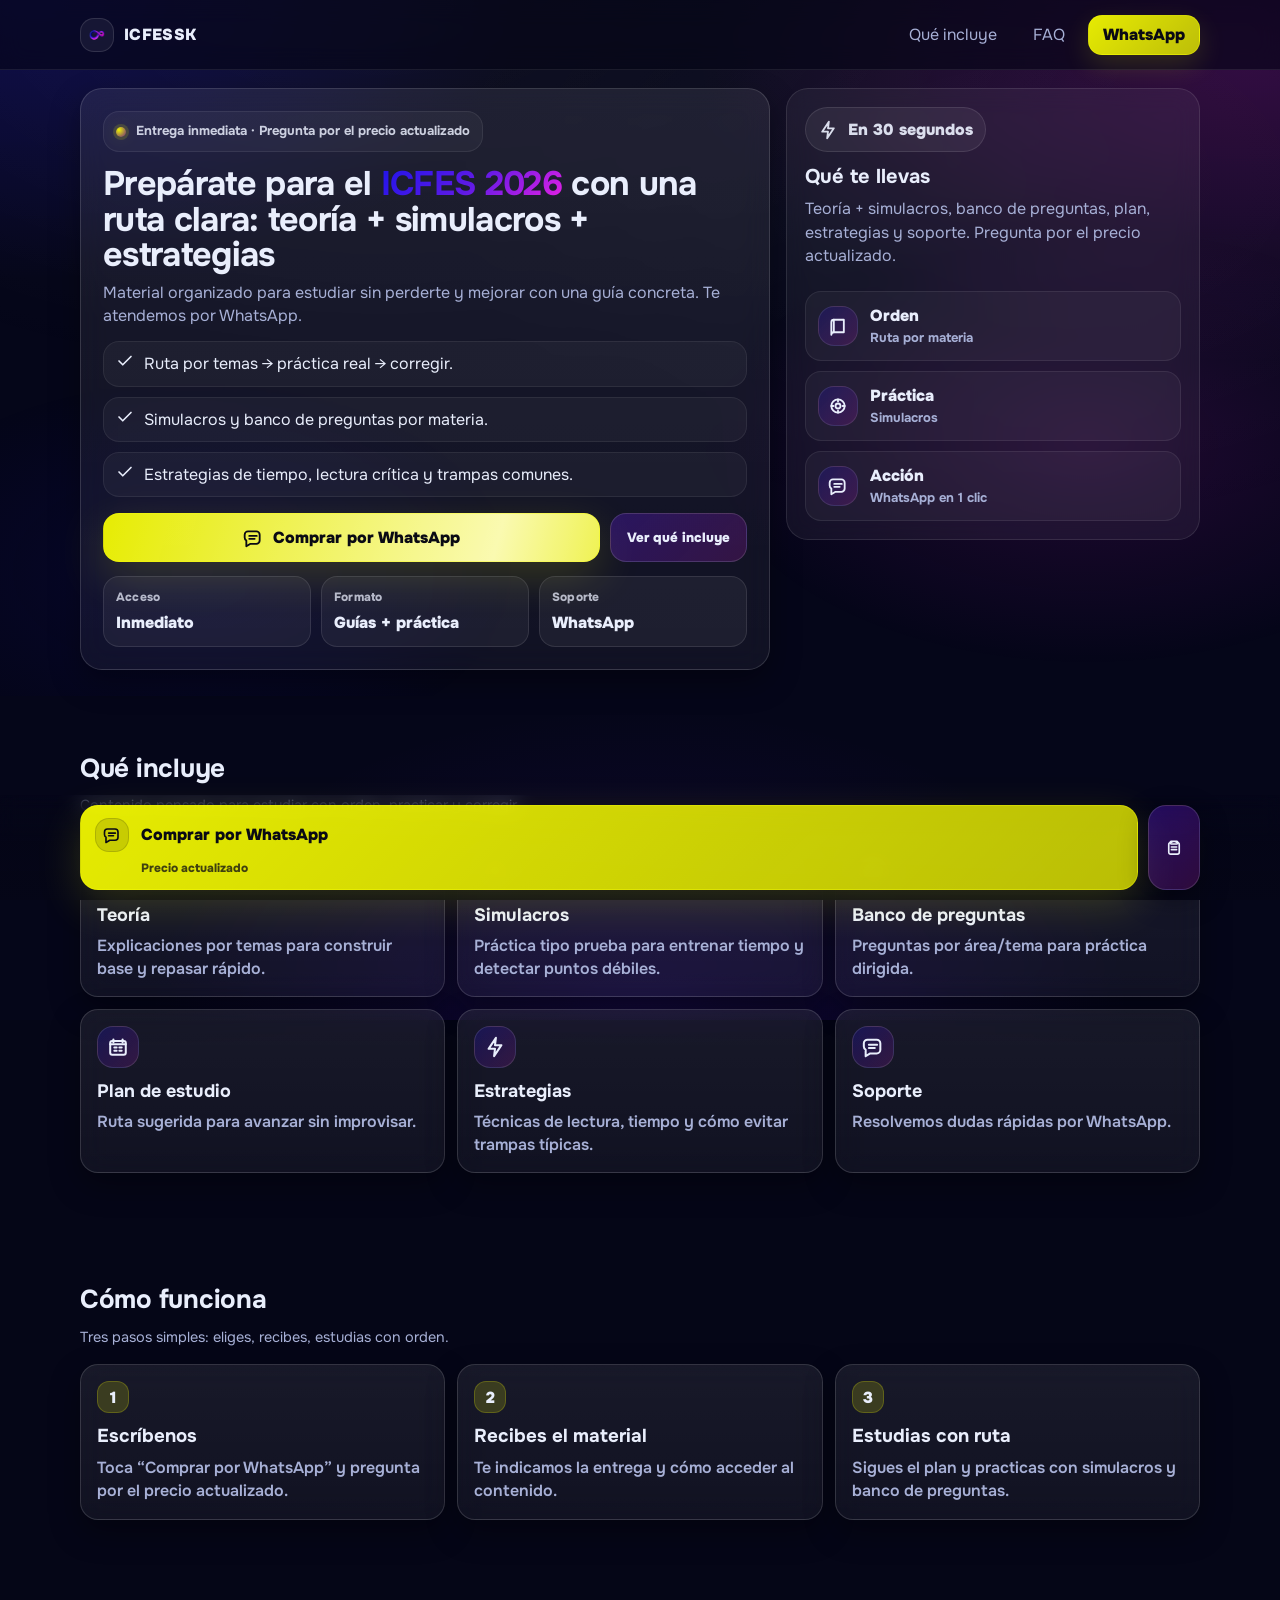
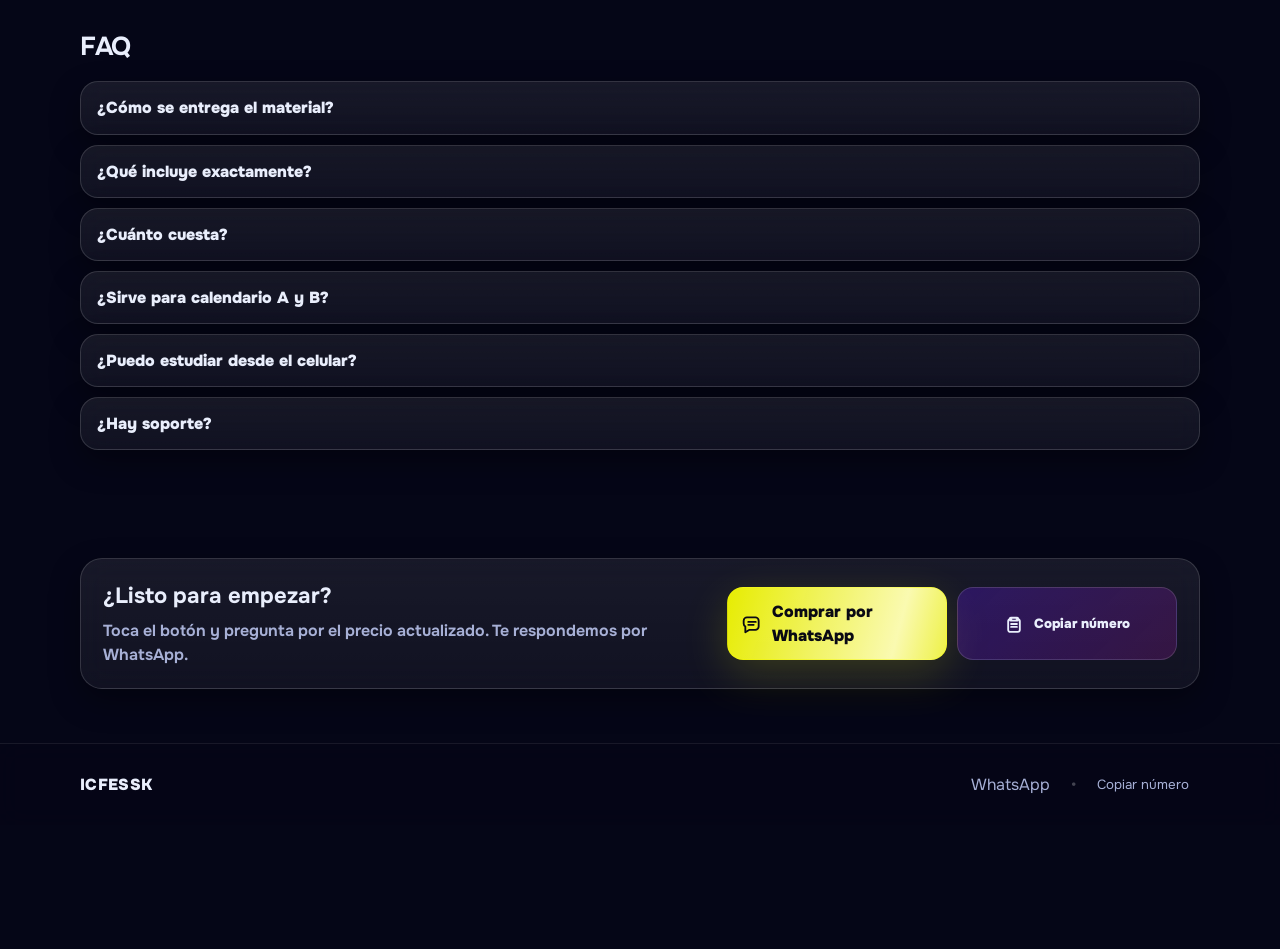
==== commit dc8917a7: "Add files via upload" ====
--- a/index.html
+++ b/index.html
@@ -114,7 +114,7 @@
       <nav class="top-nav" aria-label="Navegación principal">
         <a class="nav-link" href="#incluye">Qué incluye</a>
         <a class="nav-link" href="#faq">FAQ</a>
-        <a class="nav-cta" href="https://wa.me/573137478899?text=Hola%20ICFESSK%2C%20quiero%20comprar%20el%20material%20ICFES%202026.%20%C2%BFQu%C3%A9%20incluye%20y%20cu%C3%A1l%20es%20el%20precio%3F" rel="noopener noreferrer">WhatsApp</a>
+        <a class="nav-cta" data-wa-source="header" href="https://wa.me/573137478899?text=Hola%20ICFESSK%2C%20quiero%20comprar%20el%20material%20ICFES%202026.%20%C2%BFQu%C3%A9%20incluye%20y%20cu%C3%A1l%20es%20el%20precio%3F" rel="noopener noreferrer">WhatsApp</a>
       </nav>
     </div>
   </header>
@@ -154,7 +154,7 @@
           </ul>
 
           <div class="hero-actions">
-            <a class="btn btn-cta" href="https://wa.me/573137478899?text=Hola%20ICFESSK%2C%20quiero%20comprar%20el%20material%20ICFES%202026.%20%C2%BFQu%C3%A9%20incluye%20y%20cu%C3%A1l%20es%20el%20precio%3F" rel="noopener noreferrer">
+            <a class="btn btn-cta" data-wa-source="hero" href="https://wa.me/573137478899?text=Hola%20ICFESSK%2C%20quiero%20comprar%20el%20material%20ICFES%202026.%20%C2%BFQu%C3%A9%20incluye%20y%20cu%C3%A1l%20es%20el%20precio%3F" rel="noopener noreferrer">
               <svg class="icon" aria-hidden="true"><use href="#i-chat"></use></svg>
               Comprar por WhatsApp
             </a>
@@ -397,7 +397,7 @@
           </div>
 
           <div class="cta-actions">
-            <a class="btn btn-cta" href="https://wa.me/573137478899?text=Hola%20ICFESSK%2C%20quiero%20comprar%20el%20material%20ICFES%202026.%20%C2%BFQu%C3%A9%20incluye%20y%20cu%C3%A1l%20es%20el%20precio%3F" rel="noopener noreferrer">
+            <a class="btn btn-cta" data-wa-source="cta" href="https://wa.me/573137478899?text=Hola%20ICFESSK%2C%20quiero%20comprar%20el%20material%20ICFES%202026.%20%C2%BFQu%C3%A9%20incluye%20y%20cu%C3%A1l%20es%20el%20precio%3F" rel="noopener noreferrer">
               <svg class="icon" aria-hidden="true"><use href="#i-chat"></use></svg>
               Comprar por WhatsApp
             </a>
@@ -414,7 +414,7 @@
       <div class="container footer-inner">
         <div class="footer-brand">ICFESSK</div>
         <div class="footer-right">
-          <a class="footer-link" href="https://wa.me/573137478899?text=Hola%20ICFESSK%2C%20quiero%20comprar%20el%20material%20ICFES%202026.%20%C2%BFQu%C3%A9%20incluye%20y%20cu%C3%A1l%20es%20el%20precio%3F" rel="noopener noreferrer">WhatsApp</a>
+          <a class="footer-link" data-wa-source="footer" href="https://wa.me/573137478899?text=Hola%20ICFESSK%2C%20quiero%20comprar%20el%20material%20ICFES%202026.%20%C2%BFQu%C3%A9%20incluye%20y%20cu%C3%A1l%20es%20el%20precio%3F" rel="noopener noreferrer">WhatsApp</a>
           <span class="dot-sep" aria-hidden="true">•</span>
           <button class="footer-link btn-link" type="button" data-copy-number>Copiar número</button>
         </div>
@@ -424,7 +424,7 @@
 
   <div class="sticky-cta" role="region" aria-label="Acceso rápido a WhatsApp">
     <div class="sticky-inner">
-      <a class="sticky-btn" href="https://wa.me/573137478899?text=Hola%20ICFESSK%2C%20quiero%20comprar%20el%20material%20ICFES%202026.%20%C2%BFQu%C3%A9%20incluye%20y%20cu%C3%A1l%20es%20el%20precio%3F" rel="noopener noreferrer">
+      <a class="sticky-btn" data-wa-source="sticky" href="https://wa.me/573137478899?text=Hola%20ICFESSK%2C%20quiero%20comprar%20el%20material%20ICFES%202026.%20%C2%BFQu%C3%A9%20incluye%20y%20cu%C3%A1l%20es%20el%20precio%3F" rel="noopener noreferrer">
         <span class="sticky-icon" aria-hidden="true">
           <svg class="icon icon-sticky" aria-hidden="true"><use href="#i-chat"></use></svg>
         </span>
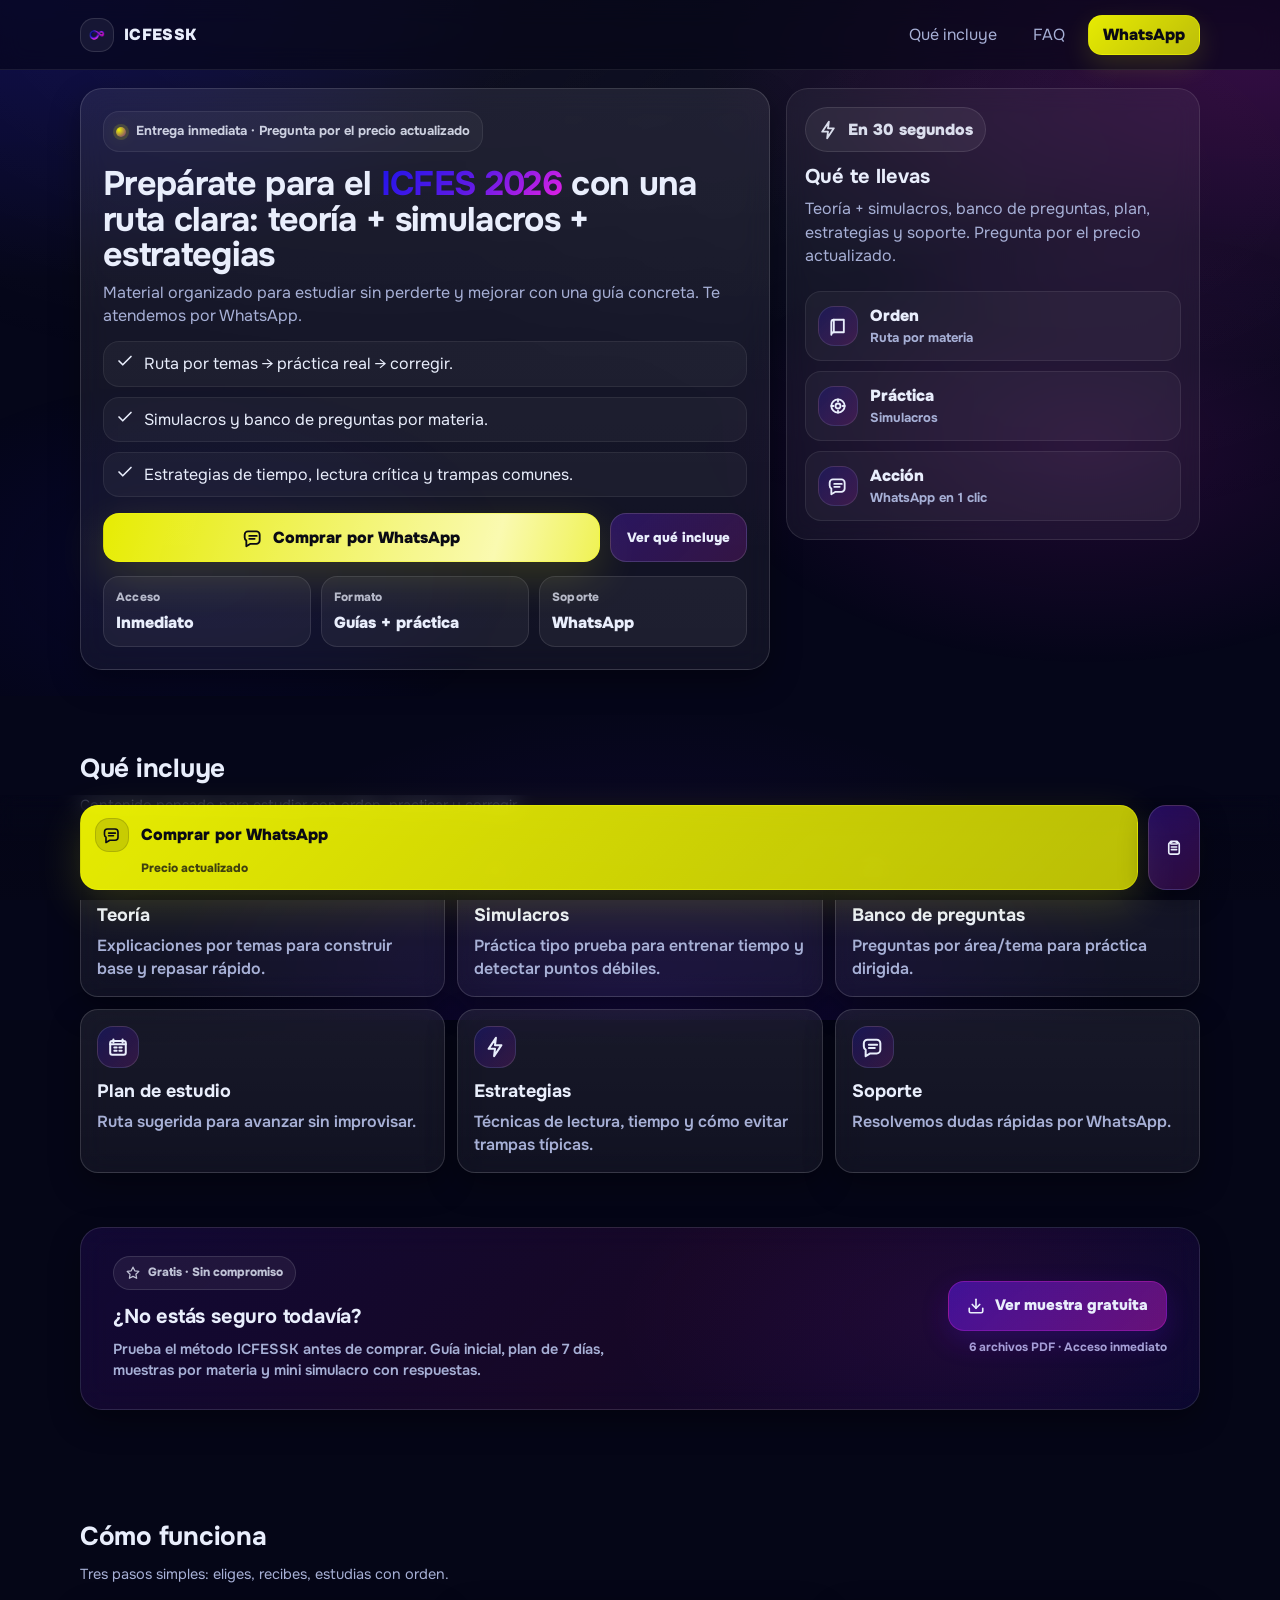
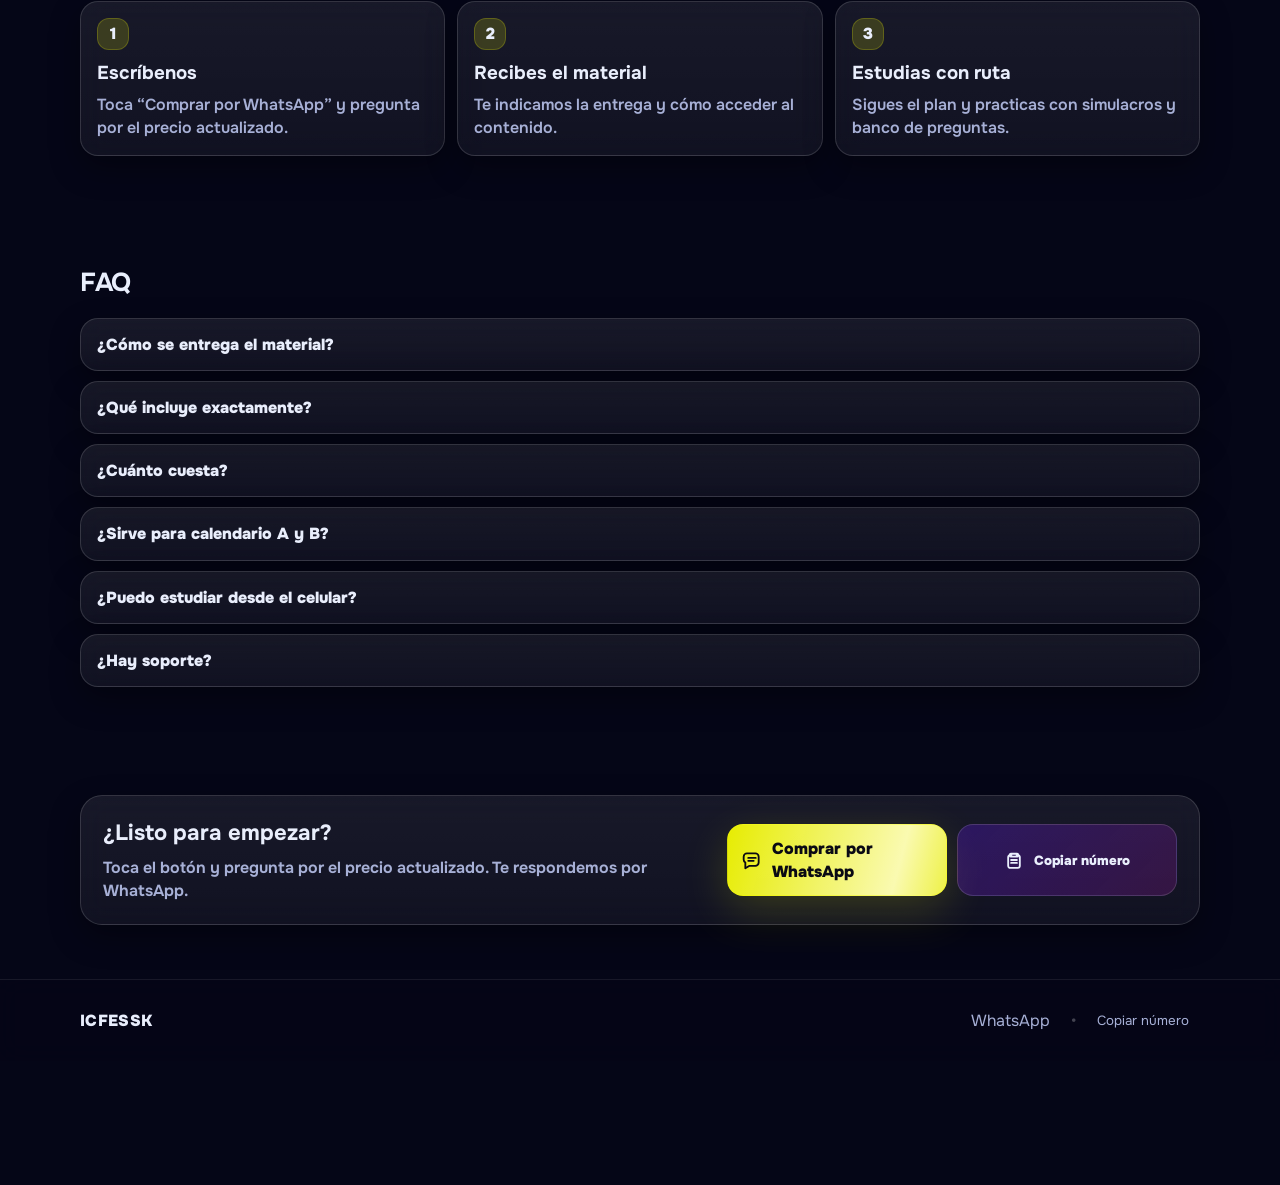
==== commit d8404b2a: "Add files via upload" ====
--- a/index.html
+++ b/index.html
@@ -280,6 +280,39 @@
       </div>
     </section>
 
+    <section class="section section-muestra" id="muestra-gratis" aria-label="Muestra gratuita">
+      <div class="container">
+        <div class="muestra-banner reveal">
+          <div class="muestra-left">
+            <div class="muestra-chip">
+              <svg width="14" height="14" viewBox="0 0 24 24" fill="none" aria-hidden="true"
+                stroke="currentColor" stroke-width="2.2" stroke-linecap="round" stroke-linejoin="round">
+                <path d="M12 2l3.09 6.26L22 9.27l-5 4.87 1.18 6.88L12 17.77l-6.18 3.25L7 14.14 2 9.27l6.91-1.01L12 2z"/>
+              </svg>
+              Gratis · Sin compromiso
+            </div>
+            <h2 class="muestra-title">¿No estás seguro todavía?</h2>
+            <p class="muestra-text">
+              Prueba el método ICFESSK antes de comprar. Guía inicial, plan de 7 días,
+              muestras por materia y mini simulacro con respuestas.
+            </p>
+          </div>
+          <div class="muestra-right">
+            <a class="btn-muestra" href="./muestra.html">
+              <svg width="18" height="18" viewBox="0 0 24 24" fill="none" aria-hidden="true"
+                stroke="currentColor" stroke-width="2.2" stroke-linecap="round" stroke-linejoin="round">
+                <path d="M21 15v4a2 2 0 0 1-2 2H5a2 2 0 0 1-2-2v-4"/>
+                <polyline points="7 10 12 15 17 10"/>
+                <line x1="12" y1="15" x2="12" y2="3"/>
+              </svg>
+              Ver muestra gratuita
+            </a>
+            <p class="muestra-note">6 archivos PDF · Acceso inmediato</p>
+          </div>
+        </div>
+      </div>
+    </section>
+
     <section class="section" id="como" aria-label="Cómo funciona">
       <div class="container">
         <header class="section-head reveal">
--- a/styles.css
+++ b/styles.css
@@ -1,995 +1,1075 @@
-:root{
-  --bg:#050617;
-  --text:#E9EEFC;
-  --muted:#A7B0D6;
-  --electric:#1E14EA;
-  --primary:#5E1AE6;
-  --secondary:#E921E4;
-  --deep:#10089E;
-  --cta:#F9FF00;
+/* ============================================================
+   ICFESSK — styles.css
+   Estructura:
+   1. Variables y reset
+   2. Componentes globales
+   3. Landing (index.html)
+   4. Página muestra (muestra.html)
+   5. Página gracias (gracias.html)
+   6. Animaciones
+   ============================================================ */
 
-  --glass: rgba(255,255,255,0.08);
-  --glass-2: rgba(255,255,255,0.06);
-  --stroke: rgba(255,255,255,0.14);
-  --shadow-soft: 0 12px 30px rgba(0,0,0,0.35);
-
-  --radius: 18px;
-  --radius-lg: 22px;
-  --container: 1120px;
-
-  --focus: 0 0 0 3px rgba(249,255,0,0.35), 0 0 0 6px rgba(233,33,228,0.18);
-
-  --sticky-h: 86px;
-}
-
-*{ box-sizing:border-box; }
-html,body{ height:100%; }
-body{
-  margin:0;
-  font-family: "Onest", system-ui, -apple-system, Segoe UI, Roboto, Arial, sans-serif;
-  background: var(--bg);
-  color: var(--text);
-  line-height:1.45;
-  overflow-x:hidden;
-}
-
-a{ color: inherit; text-decoration:none; }
-img{ max-width:100%; display:block; }
-button{ font-family:inherit; color:inherit; }
-
-.container{
-  width:min(var(--container), calc(100% - 32px));
-  margin-inline:auto;
-}
-
-.skip-link{
-  position:absolute;
-  left:-999px;
-  top: 10px;
-  background: rgba(249,255,0,0.92);
-  color:#0a0a14;
-  padding: 10px 12px;
-  border-radius: 12px;
-  z-index: 999;
-}
-.skip-link:focus{ left: 10px; outline:none; box-shadow: var(--focus); }
-
-/* Fondo con glows */
-body::before{
-  content:"";
-  position:fixed;
-  inset:-120px;
-  z-index:-2;
-  background:
-    radial-gradient(900px 520px at 10% 10%, rgba(30,20,234,0.22), transparent 55%),
-    radial-gradient(920px 520px at 90% 15%, rgba(233,33,228,0.18), transparent 60%),
-    radial-gradient(820px 520px at 50% 100%, rgba(94,26,230,0.14), transparent 60%),
-    var(--bg);
-  filter: saturate(1.1);
-}
-
-body::after{
-  content:"";
-  position:fixed;
-  inset:0;
-  z-index:-1;
-  background:
-    radial-gradient(1200px 600px at 30% 0%, rgba(255,255,255,0.05), transparent 65%),
-    radial-gradient(1000px 600px at 80% 20%, rgba(255,255,255,0.03), transparent 60%);
-  pointer-events:none;
-}
-
-.glass{
-  background: linear-gradient(180deg, rgba(255,255,255,0.08), rgba(255,255,255,0.05));
-  border: 1px solid rgba(255,255,255,0.14);
-  box-shadow: var(--shadow-soft);
-  backdrop-filter: blur(14px);
-}
-.glass-2{
-  background: rgba(255,255,255,0.05);
-  border: 1px solid rgba(255,255,255,0.10);
-  backdrop-filter: blur(12px);
-}
-
-.svg-sprite{ position:absolute; width:0; height:0; overflow:hidden; }
-.icon{
-  width: 20px;
-  height: 20px;
-  flex: 0 0 auto;
-  display:inline-block;
-  color: currentColor;
-}
-.icon-bullet{ width: 18px; height: 18px; }
-.icon-card{ width: 22px; height: 22px; }
-.icon-sticky{ width: 18px; height: 18px; }
-.icon-copy{ width: 18px; height: 18px; }
-.icon-toast{ width: 18px; height: 18px; }
-
-/* Header */
-.site-header{
-  position: sticky;
-  top:0;
-  z-index: 90;
-  backdrop-filter: blur(12px);
-  background: rgba(5,6,23,0.64);
-  border-bottom: 1px solid rgba(255,255,255,0.08);
-}
-.header-inner{
-  display:flex;
-  align-items:center;
-  justify-content:space-between;
-  padding: 12px 0;
-  gap: 12px;
-}
-.brand{
-  display:flex;
-  align-items:center;
-  gap: 10px;
-  min-width: 0;
-}
-.logo-wrap{
-  width: 34px;
-  height: 34px;
-  border-radius: 14px;
-  display:grid;
-  place-items:center;
-  background: rgba(255,255,255,0.06);
-  border: 1px solid rgba(255,255,255,0.12);
-  overflow:hidden;
-}
-.logo{ width: 26px; height: 26px; object-fit:contain; }
-.logo-fallback{
-  display:inline-flex;
-  align-items:center;
-  justify-content:center;
-  width: 26px;
-  height: 26px;
-  border-radius: 10px;
-  font-weight: 900;
-  letter-spacing: 0.02em;
-  color: var(--text);
-  font-size: 10px;
-  padding: 4px 6px;
-  background: linear-gradient(135deg, rgba(30,20,234,0.35), rgba(233,33,228,0.22));
-}
-.brand-name{
-  font-weight: 900;
-  letter-spacing: 0.02em;
-  white-space:nowrap;
-  overflow:hidden;
-  text-overflow: ellipsis;
-}
-
-.top-nav{
-  display:flex;
-  align-items:center;
-  gap: 10px;
-}
-.nav-link{
-  display:none;
-  color: var(--muted);
-  padding: 10px 12px;
-  border-radius: 12px;
-  border: 1px solid transparent;
-}
-.nav-link:hover{ color: var(--text); background: rgba(255,255,255,0.05); border-color: rgba(255,255,255,0.06); }
-.nav-link:focus-visible{ outline:none; box-shadow: var(--focus); }
-
-.nav-cta{
-  display:inline-flex;
-  align-items:center;
-  justify-content:center;
-  height: 40px;
-  padding: 0 14px;
-  border-radius: 14px;
-  font-weight: 900;
-  color:#0a0a14;
-  background: linear-gradient(135deg, rgba(249,255,0,0.92), rgba(249,255,0,0.74));
-  border: 1px solid rgba(249,255,0,0.32);
-  box-shadow: 0 10px 28px rgba(249,255,0,0.14);
-}
-.nav-cta:hover{ filter: brightness(1.06); }
-.nav-cta:focus-visible{ outline:none; box-shadow: var(--focus); }
-
-.site-main{
-  position:relative;
-  padding-bottom: calc(var(--sticky-h) + 18px + env(safe-area-inset-bottom));
-}
-
-/* Hero */
-.hero{
-  position:relative;
-  padding: 18px 0 26px;
-}
-.hero-inner{
-  display:grid;
-  gap: 12px;
-  align-items:stretch;
-}
-.hero-card{
-  padding: 18px;
-  border-radius: var(--radius-lg);
-}
-.hero-badge{
-  display:flex;
-  align-items:center;
-  gap: 10px;
-  font-weight: 700;
-  color: rgba(233,238,252,0.86);
-  background: rgba(255,255,255,0.04);
-  border: 1px solid rgba(255,255,255,0.08);
-  padding: 10px 12px;
-  border-radius: 16px;
-  width: fit-content;
-}
-.dot{
-  width: 10px;
-  height: 10px;
-  border-radius: 999px;
-  background: radial-gradient(circle at 30% 30%, rgba(249,255,0,0.95), rgba(233,33,228,0.35));
-  box-shadow: 0 0 0 3px rgba(249,255,0,0.14), 0 0 18px rgba(249,255,0,0.18);
-}
-.badge-text{ font-size: 13px; }
-
-.hero-title{
-  margin: 14px 0 8px;
-  font-size: 34px;
-  line-height: 1.05;
-  letter-spacing: -0.02em;
-}
-.grad{
-  background: linear-gradient(135deg, var(--electric), var(--primary), var(--secondary));
-  -webkit-background-clip:text;
-  background-clip:text;
-  color: transparent;
-}
-.hero-sub{
-  margin: 0 0 14px;
-  color: var(--muted);
-  max-width: 62ch;
-}
-
-.hero-bullets{
-  list-style:none;
-  padding:0;
-  margin: 0 0 16px;
-  display:grid;
-  gap: 10px;
-}
-.hero-bullets li{
-  display:flex;
-  align-items:flex-start;
-  gap: 10px;
-  padding: 10px 12px;
-  border-radius: 16px;
-  background: rgba(255,255,255,0.04);
-  border: 1px solid rgba(255,255,255,0.07);
-}
-
-.hero-actions{
-  display:grid;
-  grid-template-columns: 1fr;
-  gap: 10px;
-  margin-top: 8px;
-}
-
-.btn{
-  display:inline-flex;
-  align-items:center;
-  justify-content:center;
-  gap: 10px;
-  padding: 12px 14px;
-  border-radius: 16px;
-  border: 1px solid rgba(255,255,255,0.14);
-  background: rgba(255,255,255,0.05);
-  color: var(--text);
-  cursor:pointer;
-  transition: transform .18s ease, filter .18s ease;
-  font-weight: 900;
-}
-.btn:hover{ transform: translateY(-1px); filter: brightness(1.06); }
-.btn:active{ transform: translateY(0px) scale(0.995); }
-.btn:focus-visible{ outline:none; box-shadow: var(--focus); }
-
-.btn-cta{
-  color:#0a0a14;
-  border-color: rgba(249,255,0,0.35);
-  background: linear-gradient(135deg, rgba(249,255,0,0.92), rgba(249,255,0,0.74));
-  box-shadow: 0 14px 45px rgba(249,255,0,0.16);
-}
-
-.btn-secondary{
-  background: linear-gradient(135deg, rgba(94,26,230,0.30), rgba(233,33,228,0.16));
-  border-color: rgba(255,255,255,0.14);
-}
-
-.micro-proof{
-  display:grid;
-  grid-template-columns: repeat(2, minmax(0,1fr));
-  gap: 10px;
-  margin-top: 14px;
-}
-.proof{
-  padding: 12px;
-  border-radius: 16px;
-  display:grid;
-  gap: 4px;
-}
-.proof-title{
-  color: rgba(233,238,252,0.75);
-  font-weight: 800;
-  font-size: 12px;
-  letter-spacing: 0.02em;
-}
-.proof-text{ font-weight: 900; }
-.proof:last-child{
-  grid-column: 1 / -1;
-}
-
-.hero-side{
-  display:none;
-  border-radius: var(--radius-lg);
-  padding: 18px;
-  gap: 14px;
-}
-.side-chip{
-  display:inline-flex;
-  gap: 10px;
-  align-items:center;
-  width: fit-content;
-  padding: 10px 12px;
-  border-radius: 999px;
-  background: rgba(255,255,255,0.06);
-  border: 1px solid rgba(255,255,255,0.10);
-  font-weight: 900;
-  color: rgba(233,238,252,0.92);
-}
-.side-title{
-  margin: 10px 0 6px;
-  font-size: 20px;
-}
-.side-text{
-  margin:0;
-  color: var(--muted);
-}
-.side-mini{
-  display:grid;
-  gap: 10px;
-  margin-top: 10px;
-}
-.mini{
-  display:flex;
-  gap: 12px;
-  align-items:center;
-  padding: 12px;
-  border-radius: 16px;
-  background: rgba(255,255,255,0.04);
-  border: 1px solid rgba(255,255,255,0.08);
-}
-.mini-ico{
-  width: 40px;
-  height: 40px;
-  border-radius: 16px;
-  display:grid;
-  place-items:center;
-  background: linear-gradient(135deg, rgba(30,20,234,0.20), rgba(233,33,228,0.14));
-  border: 1px solid rgba(255,255,255,0.10);
-}
-.mini-title{
-  font-weight: 900;
-  margin-bottom: 2px;
-}
-.mini-text{ color: var(--muted); font-weight: 700; font-size: 13px; }
-
-/* Secciones */
-.section{
-  padding: 40px 0;
-  position:relative;
-}
-.section-head{
-  display:grid;
-  gap: 8px;
-  margin-bottom: 16px;
-}
-.section-title{
-  margin:0;
-  font-size: 24px;
-  letter-spacing: -0.01em;
-}
-.section-sub{
-  margin:0;
-  color: var(--muted);
-  font-size: 14.5px;
-  max-width: 72ch;
-}
-
-.cards-6{
-  display:grid;
-  grid-template-columns: 1fr;
-  gap: 12px;
-}
-.card{
-  padding: 16px;
-  border-radius: var(--radius);
-}
-.card-icon{
-  width: 42px;
-  height: 42px;
-  display:inline-flex;
-  align-items:center;
-  justify-content:center;
-  border-radius: 16px;
-  background: linear-gradient(135deg, rgba(30,20,234,0.22), rgba(233,33,228,0.14));
-  border: 1px solid rgba(255,255,255,0.12);
-  margin-bottom: 10px;
-}
-.card-title{
-  margin: 0 0 6px;
-  font-size: 18px;
-}
-.card-text{
-  margin:0;
-  color: var(--muted);
-  font-weight: 600;
-}
-
-.steps{
-  display:grid;
-  grid-template-columns: 1fr;
-  gap: 12px;
-}
-.step{
-  padding: 16px;
-  border-radius: var(--radius);
-}
-.step-num{
-  width: 32px;
-  height: 32px;
-  border-radius: 12px;
-  display:grid;
-  place-items:center;
-  font-weight: 900;
-  background: rgba(249,255,0,0.16);
-  border: 1px solid rgba(249,255,0,0.20);
-  margin-bottom: 10px;
-}
-.step-title{ margin:0 0 6px; }
-.step-text{ margin:0; color: var(--muted); font-weight: 600; }
-
-.testimonials{
-  display:grid;
-  grid-template-columns: 1fr;
-  gap: 12px;
-}
-.t-card{
-  padding: 16px;
-  border-radius: var(--radius);
-}
-.t-text{
-  margin: 0 0 12px;
-  color: rgba(233,238,252,0.92);
-  font-weight: 650;
-}
-.t-meta{
-  display:flex;
-  gap: 10px;
-  align-items:center;
-  color: var(--muted);
-  font-weight: 800;
-  font-size: 13px;
-}
-.t-tag{
-  padding: 6px 10px;
-  border-radius: 999px;
-  border: 1px solid rgba(255,255,255,0.10);
-  background: rgba(255,255,255,0.04);
-}
-
-.faq{
-  display:grid;
-  gap: 10px;
-}
-.faq-item{
-  border-radius: var(--radius);
-  padding: 0;
-  overflow:hidden;
-}
-.faq-q{
-  list-style:none;
-  padding: 14px 16px;
-  cursor:pointer;
-  font-weight: 900;
-}
-.faq-q::-webkit-details-marker{ display:none; }
-.faq-a{
-  padding: 0 16px 14px;
-  color: var(--muted);
-  font-weight: 650;
-}
-
-.cta-card{
-  border-radius: var(--radius-lg);
-  padding: 18px;
-  display:grid;
-  gap: 14px;
-}
-.cta-title{
-  margin:0 0 6px;
-  font-size: 22px;
-}
-.cta-sub{
-  margin:0;
-  color: var(--muted);
-  font-weight: 650;
-}
-.cta-actions{
-  display:grid;
-  gap: 10px;
-}
-
-.tiny{ font-size: 12.5px; }
-.muted{ color: var(--muted); }
-
-.global-toast{
-  position: fixed;
-  left: 50%;
-  transform: translateX(-50%);
-  bottom: calc(var(--sticky-h) + 16px + env(safe-area-inset-bottom));
-  z-index: 3000;
-  padding: 10px 12px;
-  border-radius: 14px;
-  background: rgba(249,255,0,0.14);
-  border: 1px solid rgba(249,255,0,0.20);
-  color: var(--text);
-  font-weight: 800;
-  backdrop-filter: blur(10px);
-  box-shadow: 0 12px 30px rgba(0,0,0,0.35);
-  display:inline-flex;
-  align-items:center;
-  gap:10px;
-  max-width: calc(100% - 24px);
-
-  /* estado oculto por defecto */
-  opacity: 0;
-  pointer-events: none;
-  visibility: hidden;
-  transition: opacity .18s ease, visibility .18s ease;
-}
-
-.global-toast.is-open{
-  opacity: 1;
-  visibility: visible;
-}
-
-body.gate-open .global-toast{
-  bottom: 40px;
-}
-.global-toast.toast-cyan{
-  background: linear-gradient(135deg, rgba(0,212,255,0.18), rgba(94,26,230,0.18));
-  border-color: rgba(0,212,255,0.35);
-  box-shadow: 0 12px 30px rgba(0,0,0,0.35), 0 0 20px rgba(0,212,255,0.15);
-  color: #fff;
-}
-.global-toast.toast-cyan .toast-text{
-  background: linear-gradient(90deg, #00D4FF, #a78bfa);
-  -webkit-background-clip: text;
-  background-clip: text;
-  color: transparent;
-  font-size: 15px;
-}
-
-.toast-text{ display:inline-block; }
-
-.site-footer{
-  padding: 18px 0 18px;
-  border-top: 1px solid rgba(255,255,255,0.08);
-  background: rgba(5,6,23,0.40);
-  backdrop-filter: blur(12px);
-}
-.footer-inner{
-  display:flex;
-  justify-content:space-between;
-  align-items:center;
-  gap: 12px;
-  flex-wrap: wrap;
-}
-.footer-brand{ font-weight: 900; letter-spacing: 0.02em; }
-.footer-right{
-  display:flex;
-  align-items:center;
-  gap: 10px;
-}
-.footer-link{
-  color: var(--muted);
-  padding: 10px 10px;
-  border-radius: 12px;
-  border: 1px solid transparent;
-  background: transparent;
-}
-.footer-link:hover{ color: var(--text); background: rgba(255,255,255,0.04); border-color: rgba(255,255,255,0.06); }
-.footer-link:focus-visible{ outline:none; box-shadow: var(--focus); }
-.btn-link{ cursor:pointer; }
-.dot-sep{ color: rgba(255,255,255,0.25); }
-
-.sticky-cta{
-  position:fixed;
-  left:0;
-  right:0;
-  bottom:0;
-  z-index:80;
-  padding: 10px 10px max(10px, env(safe-area-inset-bottom));
-  background: linear-gradient(180deg, rgba(5,6,23,0), rgba(5,6,23,0.88) 40%, rgba(5,6,23,0.96));
-  backdrop-filter: blur(10px);
-}
-.sticky-inner{
-  width:min(var(--container), calc(100% - 32px));
-  margin-inline:auto;
-  display:grid;
-  grid-template-columns: 1fr auto;
-  gap: 10px;
-  align-items:stretch;
-}
-.sticky-btn{
-  display:flex;
-  align-items:center;
-  gap: 12px;
-  padding: 12px 14px;
-  border-radius: 18px;
-  background: linear-gradient(135deg, rgba(249,255,0,0.92), rgba(249,255,0,0.74));
-  color: #0a0a14;
-  border: 1px solid rgba(249,255,0,0.36);
-  box-shadow: 0 14px 45px rgba(249,255,0,0.16);
-  font-weight: 900;
-
-  justify-content: flex-start;
-  flex-wrap: wrap;
-  min-width: 0;
-}
-
-.sticky-icon{
-  width: 34px;
-  height: 34px;
-  border-radius: 14px;
-  display:inline-flex;
-  align-items:center;
-  justify-content:center;
-  background: rgba(10,10,20,0.12);
-  border: 1px solid rgba(10,10,20,0.14);
-}
-.sticky-sub{
-  flex-basis: 100%;
-  margin-left: 46px;
-  margin-top: -4px;
-  color: rgba(10,10,20,0.75);
-  font-weight: 800;
-  font-size: 12px;
-}
-.sticky-btn:hover{ filter: brightness(1.03); transform: translateY(-1px); }
-.sticky-btn:active{ transform: translateY(0px) scale(0.995); }
-.sticky-btn:focus-visible{ outline:none; box-shadow: var(--focus); }
-
-.sticky-copy{
-  display:inline-flex;
-  align-items:center;
-  justify-content:center;
-  width: 52px;
-  border-radius: 18px;
-  border: 1px solid rgba(255,255,255,0.14);
-  background: linear-gradient(135deg, rgba(94,26,230,0.35), rgba(233,33,228,0.18));
-  color: var(--text);
-  cursor:pointer;
-  box-shadow: 0 10px 28px rgba(0,0,0,0.35);
-  transition: transform .18s ease, filter .18s ease;
-}
-.sticky-copy:hover{ transform: translateY(-1px); filter: brightness(1.06); }
-.sticky-copy:active{ transform: translateY(0px) scale(0.995); }
-.sticky-copy:focus-visible{ outline:none; box-shadow: var(--focus); }
-
-/* Gate para TikTok in-app browser */
-body.gate-open{ overflow:hidden; }
-body.gate-open .sticky-cta{ display:none; }
-
-.inapp-gate{
-  position:fixed;
-  inset:0;
-  z-index:2000;
-  display:grid;
-  place-items:center;
-  padding:16px;
-}
-.inapp-gate[hidden]{ display:none !important; }
-
-.inapp-backdrop{
-  position:absolute;
-  inset:0;
-  background: rgba(0,0,0,0.72);
-  backdrop-filter: blur(14px);
-}
-
-.inapp-card{
-  position:relative;
-  width:min(480px, calc(100% - 20px));
-  padding: 22px 20px;
-  border-radius: 24px;
-  background: linear-gradient(180deg, rgba(10,12,40,0.98), rgba(5,6,23,0.98));
-  border: 1px solid rgba(255,255,255,0.12);
-  box-shadow: 0 24px 60px rgba(0,0,0,0.6), 0 0 0 1px rgba(255,255,255,0.05);
-}
-
-.inapp-top{ text-align:center; }
-
-.inapp-badge{
-  width: 84px;
-  height: 84px;
-  border-radius: 999px;
-  display:grid;
-  place-items:center;
-  margin: 0 auto 14px;
-  background: linear-gradient(135deg, #1E14EA, #5E1AE6, #E921E4);
-  box-shadow: 0 0 40px rgba(94,26,230,0.45), 0 0 80px rgba(94,26,230,0.20);
-}
-.inapp-icon{ width: 38px; height: 38px; color: #fff; }
-
-.inapp-title{
-  margin: 0 0 10px;
-  font-size: 26px;
-  line-height: 1.1;
-  letter-spacing: -0.02em;
-  color: #fff;
-}
-
-.inapp-text{
-  margin: 0 auto;
-  color: rgba(167,176,214,0.9);
-  font-size: 15px;
-  max-width: 38ch;
-  line-height: 1.5;
-}
-
-/* TikTok en amarillo, Chrome/Safari en cian */
-.hl{ color: var(--cta); font-weight:800; }
-.hl-tiktok{ color: var(--cta); font-weight: 800; }
-.hl-browser{ color: #00D4FF; font-weight: 800; }
-
-.inapp-steps{
-  margin-top: 16px;
-  padding: 14px 16px;
-  border-radius: 18px;
-  background: rgba(255,255,255,0.05);
-  border: 1px solid rgba(255,255,255,0.10);
-  display:grid;
-  gap: 12px;
-}
-
-.inapp-steps-label{
-  display:flex;
-  align-items:center;
-  gap: 8px;
-  font-weight: 900;
-  font-size: 13px;
-  color: var(--cta);
-  letter-spacing: 0.06em;
-}
-
-.inapp-steps .step{ display:flex; gap:12px; align-items:flex-start; }
-.inapp-steps .step-n{
-  width: 30px; height: 30px;
-  border-radius: 999px;
-  display:grid; place-items:center;
-  font-weight: 900;
-  font-size: 14px;
-  color: #0a0a14;
-  background: linear-gradient(135deg, #00D4FF, #0080FF);
-  box-shadow: 0 0 18px rgba(0,212,255,0.35);
-  flex: 0 0 auto;
-}
-.inapp-steps .step-t{
-  color: var(--text);
-  padding-top: 5px;
-  font-size: 14px;
-  line-height: 1.45;
-}
-
-/* Botón copiar enlace — gradiente cian→púrpura */
-.inapp-copy-btn{
-  display:flex;
-  align-items:center;
-  justify-content:center;
-  gap: 10px;
-  width: 100%;
-  margin-top: 16px;
-  padding: 15px 14px;
-  border-radius: 18px;
-  border: none;
-  cursor: pointer;
-  font-family: inherit;
-  font-weight: 900;
-  font-size: 16px;
-  letter-spacing: 0.04em;
-  color: #fff;
-  background: linear-gradient(135deg, #00D4FF 0%, #0080FF 40%, #5E1AE6 70%, #E921E4 100%);
-  box-shadow: 0 14px 40px rgba(0,128,255,0.35), 0 4px 12px rgba(0,0,0,0.3);
-  transition: transform .18s ease, filter .18s ease;
-}
-.inapp-copy-btn:hover{ transform: translateY(-1px); filter: brightness(1.08); }
-.inapp-copy-btn:active{ transform: scale(0.995); }
-.inapp-copy-btn:focus-visible{ outline:none; box-shadow: var(--focus); }
-
-.inapp-note{ margin-top: 10px; text-align:center; }
-
-@media (min-width: 720px){
-  .section{ padding: 54px 0; }
-  .nav-link{ display:inline-flex; }
-  .hero-inner{
-    grid-template-columns: 1.25fr 0.75fr;
-    gap: 16px;
-    align-items:start;
-  }
-  .hero-card{ padding: 22px; }
-  .hero-actions{ grid-template-columns: 1fr auto; align-items:stretch; }
-  .btn-secondary{ padding-inline: 16px; }
-  .cards-6{ grid-template-columns: repeat(3, 1fr); }
-  .steps{ grid-template-columns: repeat(3, 1fr); }
-  .testimonials{ grid-template-columns: repeat(3, 1fr); }
-  .cta-card{ grid-template-columns: 1.15fr 0.85fr; align-items:center; padding: 22px; }
-  .cta-actions{ grid-template-columns: 1fr 1fr; }
-  .hero-side{ display:grid; }
-  .micro-proof{
-    grid-template-columns: repeat(3, minmax(0,1fr));
-  }
-  .proof:last-child{
-    grid-column: auto;
-  }
-}
-
-@media (prefers-reduced-motion: reduce){
-  .btn, .sticky-btn, .sticky-copy{ transition:none; }
-  .sticky-btn:hover, .btn:hover, .sticky-copy:hover{ transform:none; }
-  .inapp-backdrop{ backdrop-filter:none; }
-}
-
-@media (min-width: 980px){
-  .section-title{ font-size: 26px; }
-}
-/* Shimmer suave en botón COPIAR ENLACE */
-@keyframes copy-btn-shimmer {
-  0%   { background-position: 0% center; }
-  100% { background-position: 200% center; }
-}
-.inapp-copy-btn {
-  background-size: 200% auto !important;
-  background-image: linear-gradient(
-    90deg,
-    #0080FF,
-    #5E1AE6,
-    #E921E4,
-    #5E1AE6,
-    #0080FF
-  ) !important;
-  animation: copy-btn-shimmer 5s linear infinite !important;
-}
 
 /* ============================================================
-   ANIMACIONES — sutiles y elegantes
+   1. VARIABLES Y RESET
    ============================================================ */
 
-/* ── 1. Keyframes ──────────────────────────────────────────── */
-@keyframes glow-drift-1 {
-  0%,100% { transform: translate(0,0) scale(1); }
-  33%      { transform: translate(40px,-30px) scale(1.08); }
-  66%      { transform: translate(-20px,20px) scale(0.96); }
-}
-@keyframes glow-drift-2 {
-  0%,100% { transform: translate(0,0) scale(1); }
-  40%     { transform: translate(-50px,25px) scale(1.06); }
-  70%     { transform: translate(30px,-15px) scale(0.98); }
-}
-@keyframes fade-up {
-  from { opacity:0; transform:translateY(22px); }
-  to   { opacity:1; transform:translateY(0); }
-}
-@keyframes dot-pulse {
-  0%,100% { box-shadow:0 0 0 3px rgba(249,255,0,0.14),0 0 18px rgba(249,255,0,0.18); }
-  50%     { box-shadow:0 0 0 5px rgba(249,255,0,0.22),0 0 28px rgba(249,255,0,0.30); }
-}
-@keyframes cta-shimmer {
-  0%   { background-position:-200% center; }
-  100% { background-position: 200% center; }
-}
-
-/* ── 2. Fondo animado ──────────────────────────────────────── */
-body::before {
-  animation: glow-drift-1 18s ease-in-out infinite;
-  clip-path: inset(0);
-}
-
-.hero::before {
-  content:"";
-  position:absolute;
-  inset:0;
-  z-index:-1;
-  background:
-    radial-gradient(700px 400px at 85% 60%, rgba(233,33,228,0.12), transparent 55%),
-    radial-gradient(600px 350px at 15% 80%, rgba(30,20,234,0.09), transparent 55%);
-  animation: glow-drift-2 22s ease-in-out infinite;
-  pointer-events:none;
-  overflow:hidden;
-}
-
-/* ── 3. Entrada hero ───────────────────────────────────────── */
-.hero-badge   { animation: fade-up .55s ease both; animation-delay:.05s; }
-.hero-title   { animation: fade-up .60s ease both; animation-delay:.15s; }
-.hero-sub     { animation: fade-up .60s ease both; animation-delay:.25s; }
-.hero-bullets { animation: fade-up .60s ease both; animation-delay:.35s; }
-.hero-actions { animation: fade-up .60s ease both; animation-delay:.45s; }
-.micro-proof  { animation: fade-up .60s ease both; animation-delay:.55s; }
-.hero-side    { animation: fade-up .65s ease both; animation-delay:.30s; }
-
-/* ── 4. Dot pulso ──────────────────────────────────────────── */
-.dot { animation: dot-pulse 2.8s ease-in-out infinite; }
-
-/* ── 5. CTA shimmer ────────────────────────────────────────── */
-.btn-cta {
-  background-size: 200% auto;
-  background-image: linear-gradient(
-    105deg,
-    rgba(249,255,0,0.92) 0%,
-    rgba(255,255,180,0.98) 40%,
-    rgba(249,255,0,0.92) 60%,
-    rgba(249,255,0,0.74) 100%
-  );
-  animation: cta-shimmer 3.5s linear infinite;
-}
-
-/* ── 6. Scroll reveal ──────────────────────────────────────── */
-.reveal {
-  opacity:0;
-  transform:translateY(20px);
-  transition: opacity .55s ease, transform .55s ease;
-}
-.reveal.is-visible { opacity:1; transform:none; }
-
-.reveal-group > * {
-  opacity:0;
-  transform:translateY(18px);
-  transition: opacity .50s ease, transform .50s ease;
-}
-.reveal-group.is-visible > *:nth-child(1) { opacity:1; transform:none; transition-delay:.00s; }
-.reveal-group.is-visible > *:nth-child(2) { opacity:1; transform:none; transition-delay:.10s; }
-.reveal-group.is-visible > *:nth-child(3) { opacity:1; transform:none; transition-delay:.20s; }
-.reveal-group.is-visible > *:nth-child(4) { opacity:1; transform:none; transition-delay:.30s; }
-.reveal-group.is-visible > *:nth-child(5) { opacity:1; transform:none; transition-delay:.40s; }
-.reveal-group.is-visible > *:nth-child(6) { opacity:1; transform:none; transition-delay:.50s; }
-
-/* ── 7. Ripple en botones ──────────────────────────────────── */
-.btn, .sticky-btn, .sticky-copy, .nav-cta {
-  position:relative;
-  overflow:hidden;
-}
-.btn::after, .sticky-btn::after, .sticky-copy::after, .nav-cta::after {
-  content:"";
-  position:absolute;
-  inset:0;
-  background:radial-gradient(circle at var(--rx,50%) var(--ry,50%),
-    rgba(255,255,255,0.26) 0%, transparent 65%);
-  opacity:0;
-  transition:opacity .4s ease;
-  pointer-events:none;
-  border-radius:inherit;
-}
-.btn:active::after, .sticky-btn:active::after,
-.sticky-copy:active::after, .nav-cta:active::after {
-  opacity:1;
-  transition:opacity .05s ease;
-}
-
-/* ── 8. Reduced motion ─────────────────────────────────────── */
-@media (prefers-reduced-motion: reduce) {
-  body::before, .hero::before { animation:none; }
-  .hero-badge,.hero-title,.hero-sub,.hero-bullets,
-  .hero-actions,.micro-proof,.hero-side { animation:none; opacity:1; transform:none; }
-  .dot { animation:none; }
-  .btn-cta { animation:none; background-size:auto; }
-  .inapp-copy-btn { animation:none !important; }
-  .reveal,.reveal-group > * { opacity:1; transform:none; transition:none; }
-}+   :root{
+    --bg:#050617;
+    --text:#E9EEFC;
+    --muted:#A7B0D6;
+    --electric:#1E14EA;
+    --primary:#5E1AE6;
+    --secondary:#E921E4;
+    --deep:#10089E;
+    --cta:#F9FF00;
+  
+    --glass: rgba(255,255,255,0.08);
+    --glass-2: rgba(255,255,255,0.06);
+    --stroke: rgba(255,255,255,0.14);
+    --shadow-soft: 0 12px 30px rgba(0,0,0,0.35);
+  
+    --radius: 18px;
+    --radius-lg: 22px;
+    --container: 1120px;
+  
+    --focus: 0 0 0 3px rgba(249,255,0,0.35), 0 0 0 6px rgba(233,33,228,0.18);
+  
+    --sticky-h: 86px;
+  }
+  
+  *{ box-sizing:border-box; }
+  html,body{ height:100%; }
+  body{
+    margin:0;
+    font-family: "Onest", system-ui, -apple-system, Segoe UI, Roboto, Arial, sans-serif;
+    background: var(--bg);
+    color: var(--text);
+    line-height:1.45;
+    overflow-x:hidden;
+  }
+  
+  a{ color: inherit; text-decoration:none; }
+  img{ max-width:100%; display:block; }
+  button{ font-family:inherit; color:inherit; }
+  
+  .container{
+    width:min(var(--container), calc(100% - 32px));
+    margin-inline:auto;
+  }
+  
+  .skip-link{
+    position:absolute;
+    left:-999px;
+    top: 10px;
+    background: rgba(249,255,0,0.92);
+    color:#0a0a14;
+    padding: 10px 12px;
+    border-radius: 12px;
+    z-index: 999;
+  }
+  .skip-link:focus{ left: 10px; outline:none; box-shadow: var(--focus); }
+  
+  
+  /* ============================================================
+     2. COMPONENTES GLOBALES
+     ============================================================ */
+  
+  /* Fondo con glows */
+  body::before{
+    content:"";
+    position:fixed;
+    inset:-120px;
+    z-index:-2;
+    background:
+      radial-gradient(900px 520px at 10% 10%, rgba(30,20,234,0.22), transparent 55%),
+      radial-gradient(920px 520px at 90% 15%, rgba(233,33,228,0.18), transparent 60%),
+      radial-gradient(820px 520px at 50% 100%, rgba(94,26,230,0.14), transparent 60%),
+      var(--bg);
+    filter: saturate(1.1);
+  }
+  
+  body::after{
+    content:"";
+    position:fixed;
+    inset:0;
+    z-index:-1;
+    background:
+      radial-gradient(1200px 600px at 30% 0%, rgba(255,255,255,0.05), transparent 65%),
+      radial-gradient(1000px 600px at 80% 20%, rgba(255,255,255,0.03), transparent 60%);
+    pointer-events:none;
+  }
+  
+  .glass{
+    background: linear-gradient(180deg, rgba(255,255,255,0.08), rgba(255,255,255,0.05));
+    border: 1px solid rgba(255,255,255,0.14);
+    box-shadow: var(--shadow-soft);
+    backdrop-filter: blur(14px);
+  }
+  .glass-2{
+    background: rgba(255,255,255,0.05);
+    border: 1px solid rgba(255,255,255,0.10);
+    backdrop-filter: blur(12px);
+  }
+  
+  .svg-sprite{ position:absolute; width:0; height:0; overflow:hidden; }
+  .icon{
+    width: 20px;
+    height: 20px;
+    flex: 0 0 auto;
+    display:inline-block;
+    color: currentColor;
+  }
+  .icon-bullet{ width: 18px; height: 18px; }
+  .icon-card{ width: 22px; height: 22px; }
+  .icon-sticky{ width: 18px; height: 18px; }
+  .icon-copy{ width: 18px; height: 18px; }
+  .icon-toast{ width: 18px; height: 18px; }
+  
+  /* Header global — compartido por index, muestra y gracias */
+  .site-header,
+  .page-header-mini{
+    position: sticky;
+    top:0;
+    z-index: 90;
+    backdrop-filter: blur(12px);
+    background: rgba(5,6,23,0.64);
+    border-bottom: 1px solid rgba(255,255,255,0.08);
+  }
+  .header-inner,
+  .page-header-inner{
+    display:flex;
+    align-items:center;
+    justify-content:space-between;
+    padding: 12px 0;
+    gap: 12px;
+    width:min(var(--container), calc(100% - 32px));
+    margin-inline:auto;
+  }
+  .brand{
+    display:flex;
+    align-items:center;
+    gap: 10px;
+    min-width: 0;
+  }
+  .logo-wrap{
+    width: 34px;
+    height: 34px;
+    border-radius: 14px;
+    display:grid;
+    place-items:center;
+    background: rgba(255,255,255,0.06);
+    border: 1px solid rgba(255,255,255,0.12);
+    overflow:hidden;
+  }
+  .logo{ width: 26px; height: 26px; object-fit:contain; }
+  .logo-fallback{
+    display:inline-flex;
+    align-items:center;
+    justify-content:center;
+    width: 26px;
+    height: 26px;
+    border-radius: 10px;
+    font-weight: 900;
+    letter-spacing: 0.02em;
+    color: var(--text);
+    font-size: 10px;
+    padding: 4px 6px;
+    background: linear-gradient(135deg, rgba(30,20,234,0.35), rgba(233,33,228,0.22));
+  }
+  .brand-name{
+    font-weight: 900;
+    letter-spacing: 0.02em;
+    white-space:nowrap;
+    overflow:hidden;
+    text-overflow: ellipsis;
+  }
+  
+  .top-nav{
+    display:flex;
+    align-items:center;
+    gap: 10px;
+  }
+  .nav-link{
+    display:none;
+    color: var(--muted);
+    padding: 10px 12px;
+    border-radius: 12px;
+    border: 1px solid transparent;
+  }
+  .nav-link:hover{ color: var(--text); background: rgba(255,255,255,0.05); border-color: rgba(255,255,255,0.06); }
+  .nav-link:focus-visible{ outline:none; box-shadow: var(--focus); }
+  
+  .nav-cta{
+    display:inline-flex;
+    align-items:center;
+    justify-content:center;
+    height: 40px;
+    padding: 0 14px;
+    border-radius: 14px;
+    font-weight: 900;
+    color:#0a0a14;
+    background: linear-gradient(135deg, rgba(249,255,0,0.92), rgba(249,255,0,0.74));
+    border: 1px solid rgba(249,255,0,0.32);
+    box-shadow: 0 10px 28px rgba(249,255,0,0.14);
+  }
+  .nav-cta:hover{ filter: brightness(1.06); }
+  .nav-cta:focus-visible{ outline:none; box-shadow: var(--focus); }
+  
+  /* Botones base */
+  .btn{
+    display:inline-flex;
+    align-items:center;
+    justify-content:center;
+    gap: 10px;
+    padding: 12px 14px;
+    border-radius: 16px;
+    border: 1px solid rgba(255,255,255,0.14);
+    background: rgba(255,255,255,0.05);
+    color: var(--text);
+    cursor:pointer;
+    transition: transform .18s ease, filter .18s ease;
+    font-weight: 900;
+  }
+  .btn:hover{ transform: translateY(-1px); filter: brightness(1.06); }
+  .btn:active{ transform: translateY(0px) scale(0.995); }
+  .btn:focus-visible{ outline:none; box-shadow: var(--focus); }
+  
+  .btn-cta{
+    color:#0a0a14;
+    border-color: rgba(249,255,0,0.35);
+    background: linear-gradient(135deg, rgba(249,255,0,0.92), rgba(249,255,0,0.74));
+    box-shadow: 0 14px 45px rgba(249,255,0,0.16);
+  }
+  .btn-secondary{
+    background: linear-gradient(135deg, rgba(94,26,230,0.30), rgba(233,33,228,0.16));
+    border-color: rgba(255,255,255,0.14);
+  }
+  
+  /* Gradiente de texto */
+  .grad{
+    background: linear-gradient(135deg, var(--electric), var(--primary), var(--secondary));
+    -webkit-background-clip:text;
+    background-clip:text;
+    color: transparent;
+  }
+  
+  /* Utilidades */
+  .tiny{ font-size: 12.5px; }
+  .muted{ color: var(--muted); }
+  
+  /* Toast global */
+  .global-toast{
+    position: fixed;
+    left: 50%;
+    transform: translateX(-50%);
+    bottom: calc(var(--sticky-h) + 16px + env(safe-area-inset-bottom));
+    z-index: 3000;
+    padding: 10px 12px;
+    border-radius: 14px;
+    background: rgba(249,255,0,0.14);
+    border: 1px solid rgba(249,255,0,0.20);
+    color: var(--text);
+    font-weight: 800;
+    backdrop-filter: blur(10px);
+    box-shadow: 0 12px 30px rgba(0,0,0,0.35);
+    display:inline-flex;
+    align-items:center;
+    gap:10px;
+    max-width: calc(100% - 24px);
+    opacity: 0;
+    pointer-events: none;
+    visibility: hidden;
+    transition: opacity .18s ease, visibility .18s ease;
+  }
+  .global-toast.is-open{ opacity: 1; visibility: visible; }
+  body.gate-open .global-toast{ bottom: 40px; }
+  .global-toast.toast-cyan{
+    background: linear-gradient(135deg, rgba(0,212,255,0.18), rgba(94,26,230,0.18));
+    border-color: rgba(0,212,255,0.35);
+    box-shadow: 0 12px 30px rgba(0,0,0,0.35), 0 0 20px rgba(0,212,255,0.15);
+    color: #fff;
+  }
+  .global-toast.toast-cyan .toast-text{
+    background: linear-gradient(90deg, #00D4FF, #a78bfa);
+    -webkit-background-clip: text;
+    background-clip: text;
+    color: transparent;
+    font-size: 15px;
+  }
+  .toast-text{ display:inline-block; }
+  
+  /* Footer */
+  .site-footer{
+    padding: 18px 0 18px;
+    border-top: 1px solid rgba(255,255,255,0.08);
+    background: rgba(5,6,23,0.40);
+    backdrop-filter: blur(12px);
+  }
+  .footer-inner{
+    display:flex;
+    justify-content:space-between;
+    align-items:center;
+    gap: 12px;
+    flex-wrap: wrap;
+  }
+  .footer-brand{ font-weight: 900; letter-spacing: 0.02em; }
+  .footer-right{ display:flex; align-items:center; gap: 10px; }
+  .footer-link{
+    color: var(--muted);
+    padding: 10px 10px;
+    border-radius: 12px;
+    border: 1px solid transparent;
+    background: transparent;
+  }
+  .footer-link:hover{ color: var(--text); background: rgba(255,255,255,0.04); border-color: rgba(255,255,255,0.06); }
+  .footer-link:focus-visible{ outline:none; box-shadow: var(--focus); }
+  .btn-link{ cursor:pointer; }
+  .dot-sep{ color: rgba(255,255,255,0.25); }
+  
+  /* Back link — compartido */
+  .back-link{
+    display: inline-flex;
+    align-items: center;
+    gap: 8px;
+    color: var(--muted);
+    font-weight: 800;
+    font-size: 14px;
+    padding: 8px 0;
+    border-radius: 10px;
+    transition: color .18s ease;
+  }
+  .back-link:hover{ color: var(--text); }
+  .back-link:focus-visible{ outline: none; box-shadow: var(--focus); border-radius: 10px; }
+  
+  
+  /* ============================================================
+     3. LANDING — index.html
+     ============================================================ */
+  
+  .site-main{
+    position:relative;
+    padding-bottom: calc(var(--sticky-h) + 18px + env(safe-area-inset-bottom));
+  }
+  
+  /* Hero */
+  .hero{
+    position:relative;
+    padding: 18px 0 26px;
+  }
+  .hero-inner{
+    display:grid;
+    gap: 12px;
+    align-items:stretch;
+  }
+  .hero-card{
+    padding: 18px;
+    border-radius: var(--radius-lg);
+  }
+  .hero-badge{
+    display:flex;
+    align-items:center;
+    gap: 10px;
+    font-weight: 700;
+    color: rgba(233,238,252,0.86);
+    background: rgba(255,255,255,0.04);
+    border: 1px solid rgba(255,255,255,0.08);
+    padding: 10px 12px;
+    border-radius: 16px;
+    width: fit-content;
+  }
+  .dot{
+    width: 10px;
+    height: 10px;
+    border-radius: 999px;
+    background: radial-gradient(circle at 30% 30%, rgba(249,255,0,0.95), rgba(233,33,228,0.35));
+    box-shadow: 0 0 0 3px rgba(249,255,0,0.14), 0 0 18px rgba(249,255,0,0.18);
+  }
+  .badge-text{ font-size: 13px; }
+  
+  .hero-title{
+    margin: 14px 0 8px;
+    font-size: 34px;
+    line-height: 1.05;
+    letter-spacing: -0.02em;
+  }
+  .hero-sub{
+    margin: 0 0 14px;
+    color: var(--muted);
+    max-width: 62ch;
+  }
+  .hero-bullets{
+    list-style:none;
+    padding:0;
+    margin: 0 0 16px;
+    display:grid;
+    gap: 10px;
+  }
+  .hero-bullets li{
+    display:flex;
+    align-items:flex-start;
+    gap: 10px;
+    padding: 10px 12px;
+    border-radius: 16px;
+    background: rgba(255,255,255,0.04);
+    border: 1px solid rgba(255,255,255,0.07);
+  }
+  .hero-actions{
+    display:grid;
+    grid-template-columns: 1fr;
+    gap: 10px;
+    margin-top: 8px;
+  }
+  
+  .micro-proof{
+    display:grid;
+    grid-template-columns: repeat(2, minmax(0,1fr));
+    gap: 10px;
+    margin-top: 14px;
+  }
+  .proof{
+    padding: 12px;
+    border-radius: 16px;
+    display:grid;
+    gap: 4px;
+  }
+  .proof-title{
+    color: rgba(233,238,252,0.75);
+    font-weight: 800;
+    font-size: 12px;
+    letter-spacing: 0.02em;
+  }
+  .proof-text{ font-weight: 900; }
+  .proof:last-child{ grid-column: 1 / -1; }
+  
+  .hero-side{
+    display:none;
+    border-radius: var(--radius-lg);
+    padding: 18px;
+    gap: 14px;
+  }
+  .side-chip{
+    display:inline-flex;
+    gap: 10px;
+    align-items:center;
+    width: fit-content;
+    padding: 10px 12px;
+    border-radius: 999px;
+    background: rgba(255,255,255,0.06);
+    border: 1px solid rgba(255,255,255,0.10);
+    font-weight: 900;
+    color: rgba(233,238,252,0.92);
+  }
+  .side-title{ margin: 10px 0 6px; font-size: 20px; }
+  .side-text{ margin:0; color: var(--muted); }
+  .side-mini{ display:grid; gap: 10px; margin-top: 10px; }
+  .mini{
+    display:flex;
+    gap: 12px;
+    align-items:center;
+    padding: 12px;
+    border-radius: 16px;
+    background: rgba(255,255,255,0.04);
+    border: 1px solid rgba(255,255,255,0.08);
+  }
+  .mini-ico{
+    width: 40px;
+    height: 40px;
+    border-radius: 16px;
+    display:grid;
+    place-items:center;
+    background: linear-gradient(135deg, rgba(30,20,234,0.20), rgba(233,33,228,0.14));
+    border: 1px solid rgba(255,255,255,0.10);
+  }
+  .mini-title{ font-weight: 900; margin-bottom: 2px; }
+  .mini-text{ color: var(--muted); font-weight: 700; font-size: 13px; }
+  
+  /* Secciones */
+  .section{ padding: 40px 0; position:relative; }
+  .section-head{ display:grid; gap: 8px; margin-bottom: 16px; }
+  .section-title{ margin:0; font-size: 24px; letter-spacing: -0.01em; }
+  .section-sub{ margin:0; color: var(--muted); font-size: 14.5px; max-width: 72ch; }
+  
+  .cards-6{ display:grid; grid-template-columns: 1fr; gap: 12px; }
+  .card{ padding: 16px; border-radius: var(--radius); }
+  .card-icon{
+    width: 42px;
+    height: 42px;
+    display:inline-flex;
+    align-items:center;
+    justify-content:center;
+    border-radius: 16px;
+    background: linear-gradient(135deg, rgba(30,20,234,0.22), rgba(233,33,228,0.14));
+    border: 1px solid rgba(255,255,255,0.12);
+    margin-bottom: 10px;
+  }
+  .card-title{ margin: 0 0 6px; font-size: 18px; }
+  .card-text{ margin:0; color: var(--muted); font-weight: 600; }
+  
+  .steps{ display:grid; grid-template-columns: 1fr; gap: 12px; }
+  .step{ padding: 16px; border-radius: var(--radius); }
+  .step-num{
+    width: 32px;
+    height: 32px;
+    border-radius: 12px;
+    display:grid;
+    place-items:center;
+    font-weight: 900;
+    background: rgba(249,255,0,0.16);
+    border: 1px solid rgba(249,255,0,0.20);
+    margin-bottom: 10px;
+  }
+  .step-title{ margin:0 0 6px; }
+  .step-text{ margin:0; color: var(--muted); font-weight: 600; }
+  
+  .faq{ display:grid; gap: 10px; }
+  .faq-item{ border-radius: var(--radius); padding: 0; overflow:hidden; }
+  .faq-q{ list-style:none; padding: 14px 16px; cursor:pointer; font-weight: 900; }
+  .faq-q::-webkit-details-marker{ display:none; }
+  .faq-a{ padding: 0 16px 14px; color: var(--muted); font-weight: 650; }
+  
+  .cta-card{ border-radius: var(--radius-lg); padding: 18px; display:grid; gap: 14px; }
+  .cta-title{ margin:0 0 6px; font-size: 22px; }
+  .cta-sub{ margin:0; color: var(--muted); font-weight: 650; }
+  .cta-actions{ display:grid; gap: 10px; }
+  
+  /* Sección muestra gratis — banner en la landing */
+  .section-muestra{ padding: 0 0 40px; }
+  
+  .muestra-banner{
+    display: grid;
+    grid-template-columns: 1fr;
+    gap: 20px;
+    padding: 22px;
+    border-radius: var(--radius-lg);
+    background: linear-gradient(135deg,
+      rgba(94,26,230,0.14) 0%,
+      rgba(233,33,228,0.08) 50%,
+      rgba(30,20,234,0.10) 100%);
+    border: 1px solid rgba(255,255,255,0.12);
+    box-shadow: var(--shadow-soft);
+    backdrop-filter: blur(14px);
+    position: relative;
+    overflow: hidden;
+  }
+  .muestra-banner::before{
+    content: "";
+    position: absolute;
+    inset: 0;
+    background: radial-gradient(600px 300px at 80% 50%, rgba(233,33,228,0.08), transparent 60%);
+    pointer-events: none;
+  }
+  .muestra-chip{
+    display: inline-flex;
+    align-items: center;
+    gap: 8px;
+    padding: 7px 12px;
+    border-radius: 999px;
+    background: rgba(255,255,255,0.06);
+    border: 1px solid rgba(255,255,255,0.12);
+    font-weight: 800;
+    font-size: 12px;
+    color: rgba(233,238,252,0.80);
+    margin-bottom: 12px;
+    width: fit-content;
+  }
+  .muestra-title{ margin: 0 0 8px; font-size: 20px; letter-spacing: -0.01em; }
+  .muestra-text{ margin: 0; color: var(--muted); font-weight: 600; font-size: 14.5px; max-width: 55ch; }
+  .muestra-right{ display: flex; flex-direction: column; align-items: flex-start; gap: 8px; }
+  .btn-muestra{
+    display: inline-flex;
+    align-items: center;
+    gap: 10px;
+    padding: 13px 18px;
+    border-radius: 16px;
+    background: linear-gradient(135deg, rgba(94,26,230,0.55), rgba(233,33,228,0.40));
+    border: 1px solid rgba(233,33,228,0.30);
+    color: var(--text);
+    font-weight: 900;
+    font-size: 15px;
+    cursor: pointer;
+    transition: transform .18s ease, filter .18s ease;
+    text-decoration: none;
+    white-space: nowrap;
+    box-shadow: 0 10px 28px rgba(94,26,230,0.20);
+    position: relative;
+    overflow: hidden;
+  }
+  .btn-muestra:hover{ transform: translateY(-1px); filter: brightness(1.10); }
+  .btn-muestra:active{ transform: scale(0.997); }
+  .btn-muestra:focus-visible{ outline: none; box-shadow: var(--focus); }
+  .muestra-note{ margin: 0; font-size: 12px; color: var(--muted); font-weight: 700; }
+  
+  /* Sticky CTA */
+  .sticky-cta{
+    position:fixed;
+    left:0; right:0; bottom:0;
+    z-index:80;
+    padding: 10px 10px max(10px, env(safe-area-inset-bottom));
+    background: linear-gradient(180deg, rgba(5,6,23,0), rgba(5,6,23,0.88) 40%, rgba(5,6,23,0.96));
+    backdrop-filter: blur(10px);
+  }
+  .sticky-inner{
+    width:min(var(--container), calc(100% - 32px));
+    margin-inline:auto;
+    display:grid;
+    grid-template-columns: 1fr auto;
+    gap: 10px;
+    align-items:stretch;
+  }
+  .sticky-btn{
+    display:flex;
+    align-items:center;
+    gap: 12px;
+    padding: 12px 14px;
+    border-radius: 18px;
+    background: linear-gradient(135deg, rgba(249,255,0,0.92), rgba(249,255,0,0.74));
+    color: #0a0a14;
+    border: 1px solid rgba(249,255,0,0.36);
+    box-shadow: 0 14px 45px rgba(249,255,0,0.16);
+    font-weight: 900;
+    justify-content: flex-start;
+    flex-wrap: wrap;
+    min-width: 0;
+  }
+  .sticky-icon{
+    width: 34px; height: 34px;
+    border-radius: 14px;
+    display:inline-flex;
+    align-items:center;
+    justify-content:center;
+    background: rgba(10,10,20,0.12);
+    border: 1px solid rgba(10,10,20,0.14);
+  }
+  .sticky-sub{
+    flex-basis: 100%;
+    margin-left: 46px;
+    margin-top: -4px;
+    color: rgba(10,10,20,0.75);
+    font-weight: 800;
+    font-size: 12px;
+  }
+  .sticky-btn:hover{ filter: brightness(1.03); transform: translateY(-1px); }
+  .sticky-btn:active{ transform: translateY(0px) scale(0.995); }
+  .sticky-btn:focus-visible{ outline:none; box-shadow: var(--focus); }
+  .sticky-copy{
+    display:inline-flex;
+    align-items:center;
+    justify-content:center;
+    width: 52px;
+    border-radius: 18px;
+    border: 1px solid rgba(255,255,255,0.14);
+    background: linear-gradient(135deg, rgba(94,26,230,0.35), rgba(233,33,228,0.18));
+    color: var(--text);
+    cursor:pointer;
+    box-shadow: 0 10px 28px rgba(0,0,0,0.35);
+    transition: transform .18s ease, filter .18s ease;
+  }
+  .sticky-copy:hover{ transform: translateY(-1px); filter: brightness(1.06); }
+  .sticky-copy:active{ transform: translateY(0px) scale(0.995); }
+  .sticky-copy:focus-visible{ outline:none; box-shadow: var(--focus); }
+  
+  /* Gate TikTok */
+  body.gate-open{ overflow:hidden; }
+  body.gate-open .sticky-cta{ display:none; }
+  .inapp-gate{ position:fixed; inset:0; z-index:2000; display:grid; place-items:center; padding:16px; }
+  .inapp-gate[hidden]{ display:none !important; }
+  .inapp-backdrop{ position:absolute; inset:0; background: rgba(0,0,0,0.72); backdrop-filter: blur(14px); }
+  .inapp-card{
+    position:relative;
+    width:min(480px, calc(100% - 20px));
+    padding: 22px 20px;
+    border-radius: 24px;
+    background: linear-gradient(180deg, rgba(10,12,40,0.98), rgba(5,6,23,0.98));
+    border: 1px solid rgba(255,255,255,0.12);
+    box-shadow: 0 24px 60px rgba(0,0,0,0.6), 0 0 0 1px rgba(255,255,255,0.05);
+  }
+  .inapp-top{ text-align:center; }
+  .inapp-badge{
+    width: 84px; height: 84px;
+    border-radius: 999px;
+    display:grid; place-items:center;
+    margin: 0 auto 14px;
+    background: linear-gradient(135deg, #1E14EA, #5E1AE6, #E921E4);
+    box-shadow: 0 0 40px rgba(94,26,230,0.45), 0 0 80px rgba(94,26,230,0.20);
+  }
+  .inapp-icon{ width: 38px; height: 38px; color: #fff; }
+  .inapp-title{ margin: 0 0 10px; font-size: 26px; line-height: 1.1; letter-spacing: -0.02em; color: #fff; }
+  .inapp-text{ margin: 0 auto; color: rgba(167,176,214,0.9); font-size: 15px; max-width: 38ch; line-height: 1.5; }
+  .hl{ color: var(--cta); font-weight:800; }
+  .hl-tiktok{ color: var(--cta); font-weight: 800; }
+  .hl-browser{ color: #00D4FF; font-weight: 800; }
+  .inapp-steps{
+    margin-top: 16px; padding: 14px 16px; border-radius: 18px;
+    background: rgba(255,255,255,0.05); border: 1px solid rgba(255,255,255,0.10);
+    display:grid; gap: 12px;
+  }
+  .inapp-steps-label{ display:flex; align-items:center; gap: 8px; font-weight: 900; font-size: 13px; color: var(--cta); letter-spacing: 0.06em; }
+  .inapp-steps .step{ display:flex; gap:12px; align-items:flex-start; }
+  .inapp-steps .step-n{
+    width: 30px; height: 30px; border-radius: 999px;
+    display:grid; place-items:center; font-weight: 900; font-size: 14px;
+    color: #0a0a14;
+    background: linear-gradient(135deg, #00D4FF, #0080FF);
+    box-shadow: 0 0 18px rgba(0,212,255,0.35); flex: 0 0 auto;
+  }
+  .inapp-steps .step-t{ color: var(--text); padding-top: 5px; font-size: 14px; line-height: 1.45; }
+  .inapp-copy-btn{
+    display:flex; align-items:center; justify-content:center; gap: 10px;
+    width: 100%; margin-top: 16px; padding: 15px 14px; border-radius: 18px;
+    border: none; cursor: pointer; font-family: inherit; font-weight: 900;
+    font-size: 16px; letter-spacing: 0.04em; color: #fff;
+    background: linear-gradient(135deg, #00D4FF 0%, #0080FF 40%, #5E1AE6 70%, #E921E4 100%);
+    box-shadow: 0 14px 40px rgba(0,128,255,0.35), 0 4px 12px rgba(0,0,0,0.3);
+    transition: transform .18s ease, filter .18s ease;
+  }
+  .inapp-copy-btn:hover{ transform: translateY(-1px); filter: brightness(1.08); }
+  .inapp-copy-btn:active{ transform: scale(0.995); }
+  .inapp-copy-btn:focus-visible{ outline:none; box-shadow: var(--focus); }
+  .inapp-note{ margin-top: 10px; text-align:center; }
+  
+  
+  /* ============================================================
+     4. PÁGINA MUESTRA — muestra.html
+     ============================================================ */
+  
+  .muestra-page{
+    min-height: 100dvh;
+    display: grid;
+    place-items: center;
+    padding: calc(var(--sticky-h, 86px) + 24px) 16px 40px;
+  }
+  .muestra-wrap{
+    width: min(520px, 100%);
+    display: grid;
+    gap: 28px;
+  }
+  
+  /* Card principal */
+  .form-card{ padding: 28px 24px; border-radius: var(--radius-lg); }
+  .form-top{ text-align: center; margin-bottom: 24px; }
+  .form-icon-wrap{
+    width: 64px; height: 64px; border-radius: 20px;
+    display: grid; place-items: center;
+    margin: 0 auto 16px;
+    background: linear-gradient(135deg, rgba(94,26,230,0.35), rgba(233,33,228,0.25));
+    border: 1px solid rgba(255,255,255,0.14);
+    box-shadow: 0 0 32px rgba(94,26,230,0.25);
+  }
+  .form-title{ margin: 0 0 8px; font-size: 26px; letter-spacing: -0.02em; line-height: 1.1; }
+  .form-subtitle{ margin: 0 auto 0; color: var(--muted); font-size: 15px; font-weight: 600; max-width: 36ch; }
+  
+  /* Lista de contenido */
+  .form-includes{ list-style: none; padding: 0; margin: 0 0 24px; display: grid; gap: 8px; }
+  .form-includes li{
+    display: flex; align-items: center; gap: 10px;
+    font-size: 14px; font-weight: 700; color: rgba(233,238,252,0.85);
+  }
+  .include-dot{
+    width: 7px; height: 7px; border-radius: 999px;
+    background: linear-gradient(135deg, var(--primary), var(--secondary));
+    flex: 0 0 auto;
+  }
+  
+  /* Campos */
+  .form-fields{ display: grid; gap: 14px; margin-bottom: 16px; }
+  .field-group{ display: grid; gap: 6px; }
+  .field-label{ font-size: 13px; font-weight: 800; color: rgba(233,238,252,0.70); letter-spacing: 0.04em; }
+  .field-input{
+    width: 100%; padding: 13px 16px; border-radius: 14px;
+    background: rgba(255,255,255,0.06); border: 1px solid rgba(255,255,255,0.12);
+    color: var(--text); font-family: inherit; font-size: 15px; font-weight: 600;
+    transition: border-color .18s ease, box-shadow .18s ease; outline: none;
+  }
+  .field-input::placeholder{ color: rgba(167,176,214,0.45); font-weight: 500; }
+  .field-input:focus{
+    border-color: rgba(233,33,228,0.45);
+    box-shadow: 0 0 0 3px rgba(94,26,230,0.18);
+    background: rgba(255,255,255,0.08);
+  }
+  .field-input.error{
+    border-color: rgba(255,80,80,0.55);
+    box-shadow: 0 0 0 3px rgba(255,80,80,0.12);
+  }
+  .field-error{ font-size: 12px; color: rgba(255,100,100,0.90); font-weight: 700; display: none; }
+  .field-error.visible{ display: block; }
+  
+  /* Botón submit */
+  .btn-submit{
+    width: 100%; padding: 15px 14px; border-radius: 16px; border: none;
+    cursor: pointer; font-family: inherit; font-size: 16px; font-weight: 900;
+    letter-spacing: 0.02em; color: #0a0a14;
+    background: linear-gradient(135deg, rgba(249,255,0,0.95), rgba(249,255,0,0.75));
+    box-shadow: 0 14px 40px rgba(249,255,0,0.18);
+    transition: transform .18s ease, filter .18s ease;
+    display: flex; align-items: center; justify-content: center; gap: 10px;
+    position: relative; overflow: hidden;
+  }
+  .btn-submit:hover{ transform: translateY(-1px); filter: brightness(1.05); }
+  .btn-submit:active{ transform: scale(0.997); }
+  .btn-submit:focus-visible{ outline: none; box-shadow: var(--focus); }
+  .btn-submit:disabled{ opacity: 0.6; cursor: not-allowed; transform: none; }
+  .btn-submit .spinner{
+    width: 18px; height: 18px;
+    border: 2px solid rgba(10,10,20,0.3); border-top-color: #0a0a14;
+    border-radius: 50%; animation: spin .7s linear infinite; display: none;
+  }
+  .btn-submit.loading .spinner{ display: block; }
+  .btn-submit.loading .btn-text{ opacity: 0.7; }
+  
+  .form-privacy{ text-align: center; font-size: 12px; color: var(--muted); font-weight: 600; margin-top: 12px; }
+  
+  /* Error global del form */
+  .form-global-error{
+    padding: 12px 16px; border-radius: 12px;
+    background: rgba(255,80,80,0.10); border: 1px solid rgba(255,80,80,0.25);
+    color: rgba(255,120,120,0.95); font-weight: 700; font-size: 13.5px; display: none;
+    margin-bottom: 12px;
+  }
+  .form-global-error.visible{ display: block; }
+  
+  /* Card de confianza */
+  .trust-card{ padding: 18px; border-radius: var(--radius); }
+  .trust-title{ font-weight: 900; font-size: 13px; letter-spacing: 0.06em; color: rgba(233,238,252,0.55); margin-bottom: 12px; }
+  .trust-items{ display: grid; gap: 10px; }
+  .trust-item{ display: flex; gap: 10px; align-items: flex-start; font-size: 13.5px; font-weight: 700; color: rgba(233,238,252,0.80); }
+  .trust-icon{ width: 20px; height: 20px; flex: 0 0 auto; margin-top: 1px; }
+  
+  
+  /* ============================================================
+     5. PÁGINA GRACIAS — gracias.html
+     ============================================================ */
+  
+  .gracias-page{
+    min-height: 100dvh;
+    display: grid;
+    place-items: center;
+    padding: 100px 16px 60px;
+  }
+  .gracias-wrap{ width: min(540px, 100%); display: grid; gap: 16px; }
+  
+  /* Card confirmación */
+  .confirm-card{ padding: 32px 24px; border-radius: var(--radius-lg); text-align: center; }
+  .success-icon-wrap{
+    width: 72px; height: 72px; border-radius: 999px;
+    display: grid; place-items: center; margin: 0 auto 20px;
+    background: linear-gradient(135deg, rgba(0,212,100,0.20), rgba(0,180,80,0.12));
+    border: 1px solid rgba(0,212,100,0.30);
+    box-shadow: 0 0 32px rgba(0,212,100,0.18);
+    animation: pop-in .55s cubic-bezier(0.34,1.56,0.64,1) both;
+  }
+  .confirm-title{ margin: 0 0 8px; font-size: 28px; letter-spacing: -0.02em; line-height: 1.1; }
+  .confirm-name{ color: var(--cta); }
+  .confirm-sub{
+    margin: 0 auto 28px; color: var(--muted);
+    font-size: 15px; font-weight: 600; max-width: 38ch;
+  }
+  
+  /* Botón descarga */
+  .btn-download{
+    display: flex; align-items: center; justify-content: center; gap: 12px;
+    width: 100%; padding: 16px 20px; border-radius: 18px;
+    background: linear-gradient(135deg, rgba(0,212,100,0.85), rgba(0,160,70,0.75));
+    border: 1px solid rgba(0,212,100,0.35); color: #fff;
+    font-weight: 900; font-size: 17px; letter-spacing: 0.02em;
+    text-decoration: none; box-shadow: 0 14px 40px rgba(0,180,80,0.25);
+    transition: transform .18s ease, filter .18s ease; margin-bottom: 10px;
+  }
+  .btn-download:hover{ transform: translateY(-1px); filter: brightness(1.08); }
+  .btn-download:active{ transform: scale(0.997); }
+  .btn-download:focus-visible{ outline: none; box-shadow: var(--focus); }
+  .download-note{ font-size: 12.5px; color: var(--muted); font-weight: 700; margin-bottom: 24px; display: block; }
+  
+  /* Divisor */
+  .divider{
+    display: flex; align-items: center; gap: 12px;
+    color: rgba(167,176,214,0.40); font-size: 12px; font-weight: 800;
+    letter-spacing: 0.08em; margin-bottom: 24px;
+  }
+  .divider::before, .divider::after{
+    content: ""; flex: 1; height: 1px; background: rgba(255,255,255,0.08);
+  }
+  
+  /* Upgrade box */
+  .upgrade-box{
+    padding: 20px; border-radius: 16px;
+    background: linear-gradient(135deg, rgba(249,255,0,0.06), rgba(94,26,230,0.08));
+    border: 1px solid rgba(249,255,0,0.14); margin-bottom: 16px;
+  }
+  .upgrade-label{ font-size: 11px; font-weight: 900; letter-spacing: 0.10em; color: var(--cta); margin-bottom: 6px; }
+  .upgrade-title{ font-size: 16px; font-weight: 900; margin-bottom: 6px; }
+  .upgrade-text{ font-size: 13.5px; color: var(--muted); font-weight: 600; margin-bottom: 16px; }
+  
+  .complete-list{ list-style: none; padding: 0; margin: 0 0 16px; display: grid; gap: 7px; text-align: left; }
+  .complete-list li{ display: flex; align-items: center; gap: 10px; font-size: 13.5px; font-weight: 700; color: rgba(233,238,252,0.80); }
+  .complete-dot{ width: 6px; height: 6px; border-radius: 999px; background: var(--cta); flex: 0 0 auto; }
+  
+  .btn-wa-upgrade{
+    display: inline-flex; align-items: center; justify-content: center; gap: 10px;
+    width: 100%; padding: 13px 16px; border-radius: 14px;
+    background: linear-gradient(135deg, rgba(249,255,0,0.92), rgba(249,255,0,0.74));
+    border: 1px solid rgba(249,255,0,0.35); color: #0a0a14; font-weight: 900;
+    font-size: 15px; text-decoration: none; box-shadow: 0 10px 28px rgba(249,255,0,0.14);
+    transition: transform .18s ease, filter .18s ease;
+  }
+  .btn-wa-upgrade:hover{ transform: translateY(-1px); filter: brightness(1.05); }
+  .btn-wa-upgrade:active{ transform: scale(0.997); }
+  .btn-wa-upgrade:focus-visible{ outline: none; box-shadow: var(--focus); }
+  
+  .gracias-footer{ text-align: center; font-size: 12.5px; color: var(--muted); font-weight: 700; padding-top: 8px; }
+  
+  /* Badge "enviado a tu correo" en gracias.html */
+  .email-sent-badge{
+    display: inline-flex;
+    align-items: center;
+    gap: 7px;
+    padding: 7px 14px;
+    border-radius: 999px;
+    background: rgba(0,212,100,0.10);
+    border: 1px solid rgba(0,212,100,0.25);
+    color: rgba(0,212,100,0.90);
+    font-size: 13px;
+    font-weight: 700;
+    margin-bottom: 20px;
+  }
+  
+  
+  /* ============================================================
+     6. ANIMACIONES
+     ============================================================ */
+  
+  @keyframes spin { to { transform: rotate(360deg); } }
+  
+  @keyframes pop-in {
+    from { transform: scale(0.4); opacity: 0; }
+    to   { transform: scale(1);   opacity: 1; }
+  }
+  
+  @keyframes glow-drift-1 {
+    0%,100% { transform: translate(0,0) scale(1); }
+    33%     { transform: translate(40px,-30px) scale(1.08); }
+    66%     { transform: translate(-20px,20px) scale(0.96); }
+  }
+  @keyframes glow-drift-2 {
+    0%,100% { transform: translate(0,0) scale(1); }
+    40%     { transform: translate(-50px,25px) scale(1.06); }
+    70%     { transform: translate(30px,-15px) scale(0.98); }
+  }
+  @keyframes fade-up {
+    from { opacity:0; transform:translateY(22px); }
+    to   { opacity:1; transform:translateY(0); }
+  }
+  @keyframes dot-pulse {
+    0%,100% { box-shadow:0 0 0 3px rgba(249,255,0,0.14),0 0 18px rgba(249,255,0,0.18); }
+    50%     { box-shadow:0 0 0 5px rgba(249,255,0,0.22),0 0 28px rgba(249,255,0,0.30); }
+  }
+  @keyframes cta-shimmer {
+    0%   { background-position:-200% center; }
+    100% { background-position: 200% center; }
+  }
+  @keyframes copy-btn-shimmer {
+    0%   { background-position: 0% center; }
+    100% { background-position: 200% center; }
+  }
+  
+  body::before{
+    animation: glow-drift-1 18s ease-in-out infinite;
+    clip-path: inset(0);
+  }
+  .hero::before{
+    content:""; position:absolute; inset:0; z-index:-1;
+    background:
+      radial-gradient(700px 400px at 85% 60%, rgba(233,33,228,0.12), transparent 55%),
+      radial-gradient(600px 350px at 15% 80%, rgba(30,20,234,0.09), transparent 55%);
+    animation: glow-drift-2 22s ease-in-out infinite;
+    pointer-events:none; overflow:hidden;
+  }
+  
+  .hero-badge   { animation: fade-up .55s ease both; animation-delay:.05s; }
+  .hero-title   { animation: fade-up .60s ease both; animation-delay:.15s; }
+  .hero-sub     { animation: fade-up .60s ease both; animation-delay:.25s; }
+  .hero-bullets { animation: fade-up .60s ease both; animation-delay:.35s; }
+  .hero-actions { animation: fade-up .60s ease both; animation-delay:.45s; }
+  .micro-proof  { animation: fade-up .60s ease both; animation-delay:.55s; }
+  .hero-side    { animation: fade-up .65s ease both; animation-delay:.30s; }
+  
+  .dot { animation: dot-pulse 2.8s ease-in-out infinite; }
+  
+  .btn-cta{
+    background-size: 200% auto;
+    background-image: linear-gradient(105deg,
+      rgba(249,255,0,0.92) 0%, rgba(255,255,180,0.98) 40%,
+      rgba(249,255,0,0.92) 60%, rgba(249,255,0,0.74) 100%);
+    animation: cta-shimmer 3.5s linear infinite;
+  }
+  
+  .inapp-copy-btn{
+    background-size: 200% auto !important;
+    background-image: linear-gradient(90deg, #0080FF, #5E1AE6, #E921E4, #5E1AE6, #0080FF) !important;
+    animation: copy-btn-shimmer 5s linear infinite !important;
+  }
+  
+  /* Scroll reveal */
+  .reveal{ opacity:0; transform:translateY(20px); transition: opacity .55s ease, transform .55s ease; }
+  .reveal.is-visible{ opacity:1; transform:none; }
+  .reveal-group > *{ opacity:0; transform:translateY(18px); transition: opacity .50s ease, transform .50s ease; }
+  .reveal-group.is-visible > *:nth-child(1){ opacity:1; transform:none; transition-delay:.00s; }
+  .reveal-group.is-visible > *:nth-child(2){ opacity:1; transform:none; transition-delay:.10s; }
+  .reveal-group.is-visible > *:nth-child(3){ opacity:1; transform:none; transition-delay:.20s; }
+  .reveal-group.is-visible > *:nth-child(4){ opacity:1; transform:none; transition-delay:.30s; }
+  .reveal-group.is-visible > *:nth-child(5){ opacity:1; transform:none; transition-delay:.40s; }
+  .reveal-group.is-visible > *:nth-child(6){ opacity:1; transform:none; transition-delay:.50s; }
+  
+  /* Ripple */
+  .btn, .sticky-btn, .sticky-copy, .nav-cta{ position:relative; overflow:hidden; }
+  .btn::after, .sticky-btn::after, .sticky-copy::after, .nav-cta::after{
+    content:""; position:absolute; inset:0;
+    background:radial-gradient(circle at var(--rx,50%) var(--ry,50%),
+      rgba(255,255,255,0.26) 0%, transparent 65%);
+    opacity:0; transition:opacity .4s ease; pointer-events:none; border-radius:inherit;
+  }
+  .btn:active::after, .sticky-btn:active::after,
+  .sticky-copy:active::after, .nav-cta:active::after{
+    opacity:1; transition:opacity .05s ease;
+  }
+  
+  
+  /* ============================================================
+     RESPONSIVE
+     ============================================================ */
+  
+  @media (min-width: 720px){
+    .section{ padding: 54px 0; }
+    .section-muestra{ padding: 0 0 54px; }
+    .nav-link{ display:inline-flex; }
+    .hero-inner{ grid-template-columns: 1.25fr 0.75fr; gap: 16px; align-items:start; }
+    .hero-card{ padding: 22px; }
+    .hero-actions{ grid-template-columns: 1fr auto; align-items:stretch; }
+    .btn-secondary{ padding-inline: 16px; }
+    .cards-6{ grid-template-columns: repeat(3, 1fr); }
+    .steps{ grid-template-columns: repeat(3, 1fr); }
+    .cta-card{ grid-template-columns: 1.15fr 0.85fr; align-items:center; padding: 22px; }
+    .cta-actions{ grid-template-columns: 1fr 1fr; }
+    .hero-side{ display:grid; }
+    .micro-proof{ grid-template-columns: repeat(3, minmax(0,1fr)); }
+    .proof:last-child{ grid-column: auto; }
+    .muestra-banner{ grid-template-columns: 1fr auto; align-items: center; padding: 28px 32px; }
+    .muestra-right{ align-items: flex-end; }
+  }
+  
+  @media (min-width: 980px){
+    .section-title{ font-size: 26px; }
+  }
+  
+  @media (prefers-reduced-motion: reduce){
+    body::before, .hero::before{ animation:none; }
+    .hero-badge,.hero-title,.hero-sub,.hero-bullets,
+    .hero-actions,.micro-proof,.hero-side{ animation:none; opacity:1; transform:none; }
+    .dot{ animation:none; }
+    .btn-cta{ animation:none; background-size:auto; }
+    .inapp-copy-btn{ animation:none !important; }
+    .reveal,.reveal-group > *{ opacity:1; transform:none; transition:none; }
+    .btn, .sticky-btn, .sticky-copy{ transition:none; }
+    .sticky-btn:hover, .btn:hover, .sticky-copy:hover{ transform:none; }
+    .inapp-backdrop{ backdrop-filter:none; }
+  }
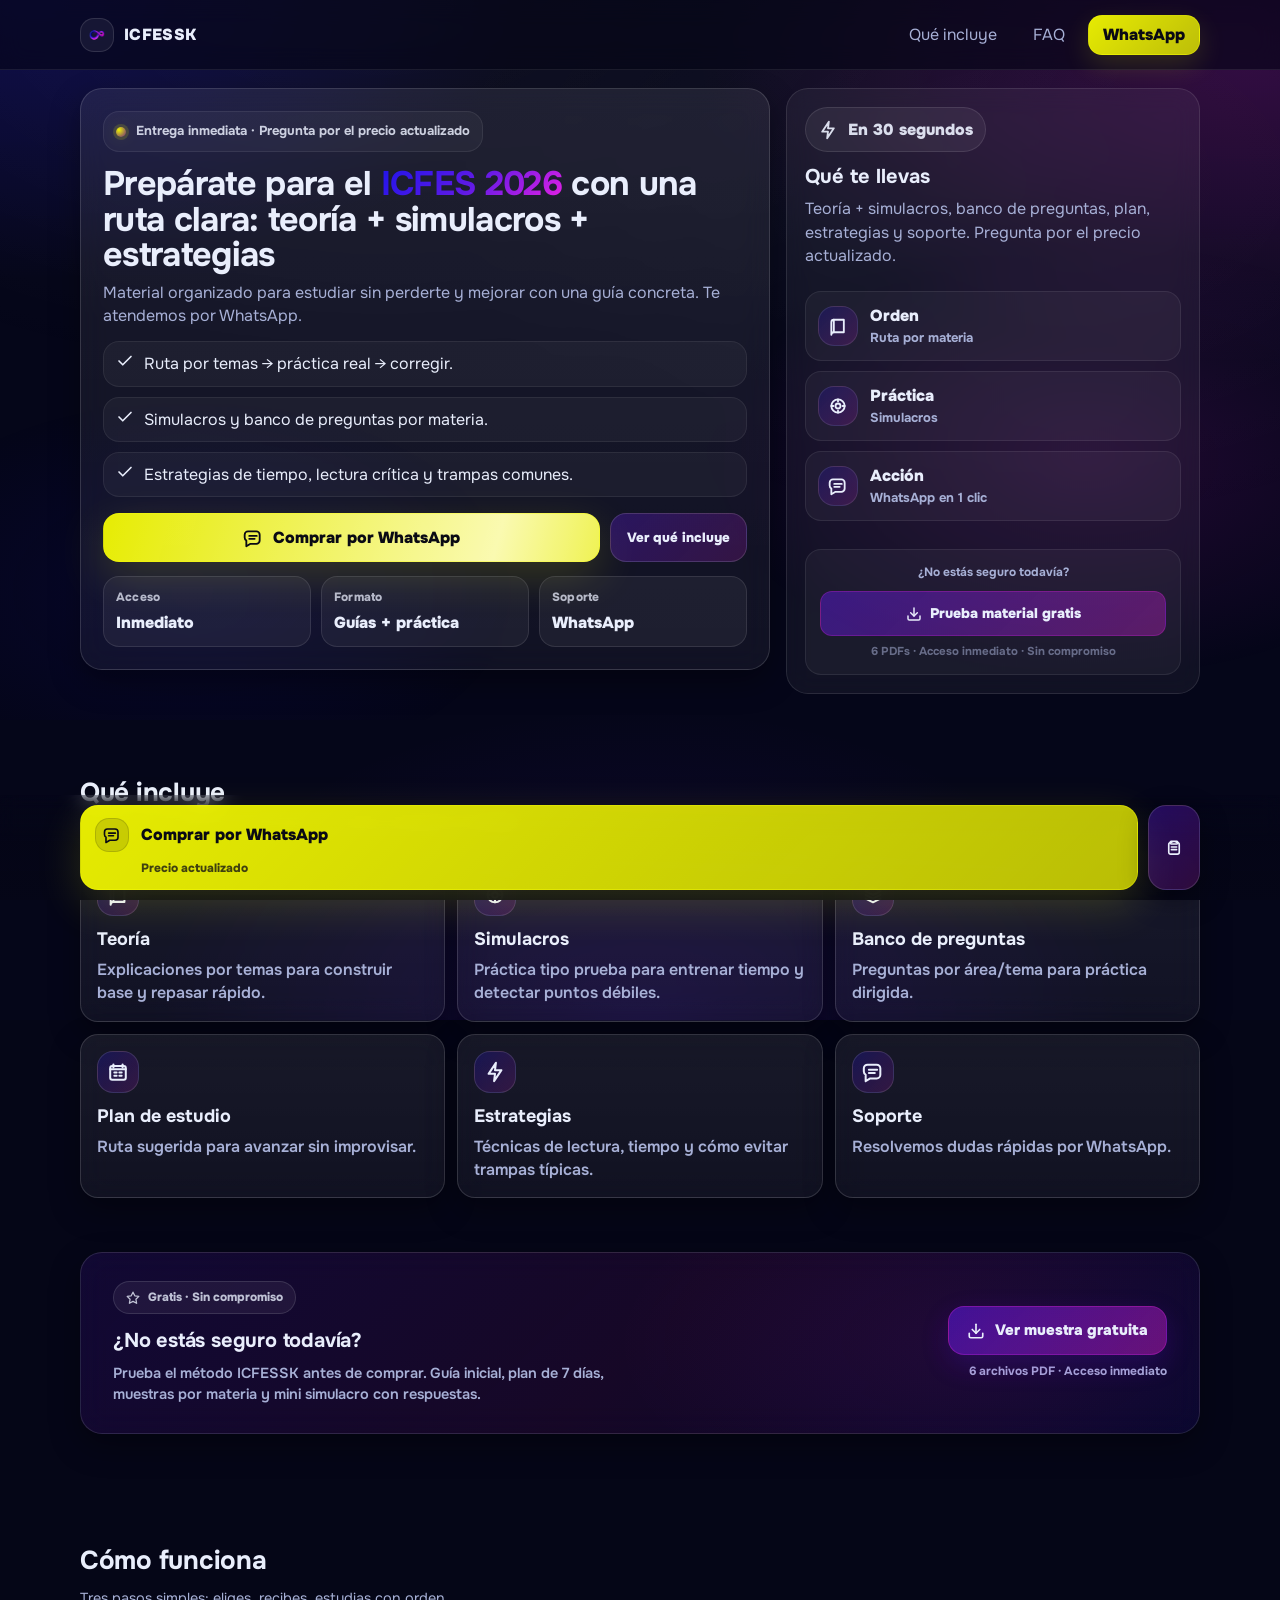
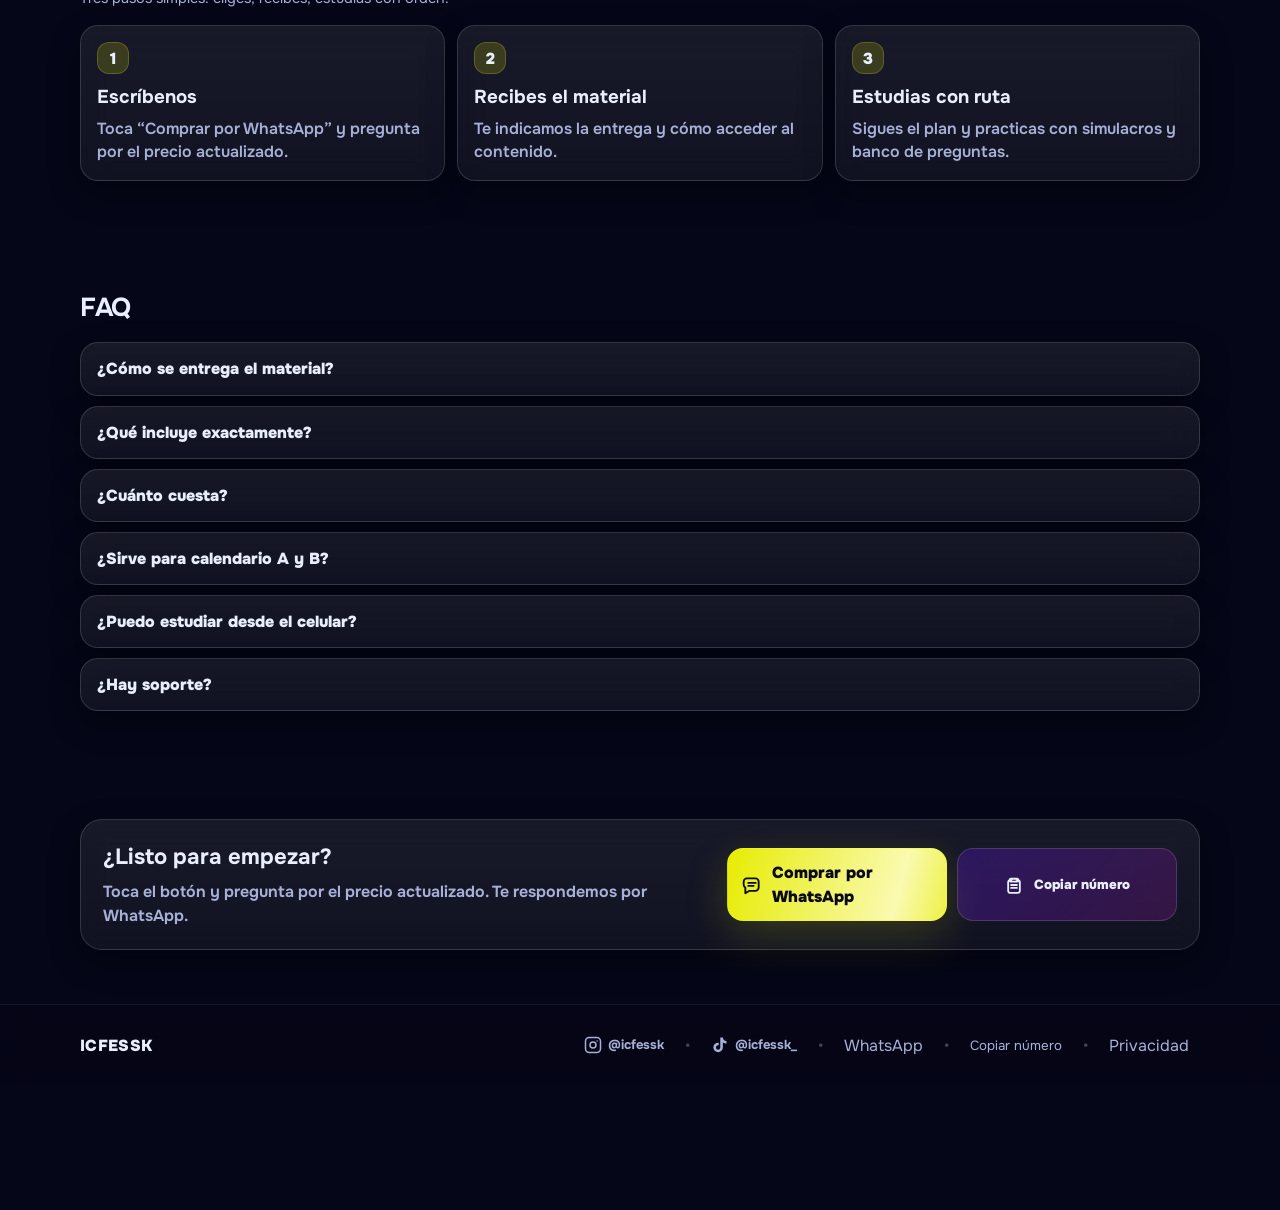
==== commit 4f9fe73e: "Add files via upload" ====
--- a/index.html
+++ b/index.html
@@ -2,6 +2,7 @@
 <html lang="es">
 <head>
   <meta charset="utf-8" />
+  <link rel="icon" type="image/png" href="./img/icfessk.png" />
   <meta name="viewport" content="width=device-width, initial-scale=1, viewport-fit=cover" />
 
   <title>ICFESSK | Material ICFES 2026 → Compra por WhatsApp</title>
@@ -224,6 +225,22 @@
               </div>
             </div>
           </div>
+
+          <!-- CTA muestra gratis -->
+          <div class="side-muestra-cta">
+            <div class="side-muestra-label">¿No estás seguro todavía?</div>
+            <a class="side-muestra-btn" href="./muestra.html">
+              <svg width="16" height="16" viewBox="0 0 24 24" fill="none"
+                stroke="currentColor" stroke-width="2.2" stroke-linecap="round" stroke-linejoin="round">
+                <path d="M21 15v4a2 2 0 0 1-2 2H5a2 2 0 0 1-2-2v-4"/>
+                <polyline points="7 10 12 15 17 10"/>
+                <line x1="12" y1="15" x2="12" y2="3"/>
+              </svg>
+              Prueba material gratis
+            </a>
+            <p class="side-muestra-note">6 PDFs · Acceso inmediato · Sin compromiso</p>
+          </div>
+
         </aside>
 
         <div class="global-toast" id="globalToast" role="status" aria-live="polite" aria-atomic="true">
@@ -447,9 +464,28 @@
       <div class="container footer-inner">
         <div class="footer-brand">ICFESSK</div>
         <div class="footer-right">
+          <!-- Redes sociales -->
+          <a class="footer-social" href="https://www.instagram.com/icfessk" target="_blank" rel="noopener noreferrer" aria-label="Instagram">
+            <svg width="18" height="18" viewBox="0 0 24 24" fill="none" stroke="currentColor" stroke-width="2" stroke-linecap="round" stroke-linejoin="round">
+              <rect x="2" y="2" width="20" height="20" rx="5" ry="5"/>
+              <circle cx="12" cy="12" r="4"/>
+              <circle cx="17.5" cy="6.5" r="1" fill="currentColor" stroke="none"/>
+            </svg>
+            @icfessk
+          </a>
+          <span class="dot-sep" aria-hidden="true">•</span>
+          <a class="footer-social" href="https://www.tiktok.com/@icfessk_" target="_blank" rel="noopener noreferrer" aria-label="TikTok">
+            <svg width="18" height="18" viewBox="0 0 24 24" fill="currentColor">
+              <path d="M19.59 6.69a4.83 4.83 0 0 1-3.77-4.25V2h-3.45v13.67a2.89 2.89 0 0 1-2.88 2.5 2.89 2.89 0 0 1-2.89-2.89 2.89 2.89 0 0 1 2.89-2.89c.28 0 .54.04.79.1V9.01a6.33 6.33 0 0 0-.79-.05 6.34 6.34 0 0 0-6.34 6.34 6.34 6.34 0 0 0 6.34 6.34 6.34 6.34 0 0 0 6.33-6.34V8.69a8.18 8.18 0 0 0 4.78 1.52V6.78a4.85 4.85 0 0 1-1.01-.09z"/>
+            </svg>
+            @icfessk_
+          </a>
+          <span class="dot-sep" aria-hidden="true">•</span>
           <a class="footer-link" data-wa-source="footer" href="https://wa.me/573137478899?text=Hola%20ICFESSK%2C%20quiero%20comprar%20el%20material%20ICFES%202026.%20%C2%BFQu%C3%A9%20incluye%20y%20cu%C3%A1l%20es%20el%20precio%3F" rel="noopener noreferrer">WhatsApp</a>
           <span class="dot-sep" aria-hidden="true">•</span>
           <button class="footer-link btn-link" type="button" data-copy-number>Copiar número</button>
+          <span class="dot-sep" aria-hidden="true">•</span>
+          <a class="footer-link" href="./privacidad.html">Privacidad</a>
         </div>
       </div>
     </footer>
--- a/styles.css
+++ b/styles.css
@@ -326,6 +326,25 @@
   .footer-link:focus-visible{ outline:none; box-shadow: var(--focus); }
   .btn-link{ cursor:pointer; }
   .dot-sep{ color: rgba(255,255,255,0.25); }
+
+  .footer-social{
+    display: inline-flex;
+    align-items: center;
+    gap: 6px;
+    color: var(--muted);
+    padding: 10px 10px;
+    border-radius: 12px;
+    border: 1px solid transparent;
+    font-size: 13px;
+    font-weight: 700;
+    white-space: nowrap;
+  }
+  .footer-social:hover{
+    color: var(--text);
+    background: rgba(255,255,255,0.04);
+    border-color: rgba(255,255,255,0.06);
+  }
+  .footer-social:focus-visible{ outline:none; box-shadow: var(--focus); }
   
   /* Back link — compartido */
   .back-link{
@@ -483,6 +502,47 @@
   }
   .mini-title{ font-weight: 900; margin-bottom: 2px; }
   .mini-text{ color: var(--muted); font-weight: 700; font-size: 13px; }
+
+/* CTA muestra gratis en hero side */
+.side-muestra-cta{
+  margin-top: 14px;
+  padding: 14px;
+  border-radius: 16px;
+  background: rgba(255,255,255,0.04);
+  border: 1px solid rgba(255,255,255,0.08);
+  text-align: center;
+}
+.side-muestra-label{
+  font-size: 12px;
+  font-weight: 700;
+  color: var(--muted);
+  margin-bottom: 10px;
+}
+.side-muestra-btn{
+  display: inline-flex;
+  align-items: center;
+  justify-content: center;
+  gap: 8px;
+  width: 100%;
+  padding: 11px 14px;
+  border-radius: 12px;
+  background: linear-gradient(135deg, rgba(94,26,230,0.45), rgba(233,33,228,0.30));
+  border: 1px solid rgba(233,33,228,0.25);
+  color: var(--text);
+  font-weight: 900;
+  font-size: 14px;
+  text-decoration: none;
+  transition: transform .18s ease, filter .18s ease;
+}
+.side-muestra-btn:hover{ transform: translateY(-1px); filter: brightness(1.12); }
+.side-muestra-btn:active{ transform: scale(0.997); }
+.side-muestra-btn:focus-visible{ outline: none; box-shadow: var(--focus); }
+.side-muestra-note{
+  margin: 8px 0 0;
+  font-size: 11.5px;
+  color: rgba(167,176,214,0.55);
+  font-weight: 700;
+}
   
   /* Secciones */
   .section{ padding: 40px 0; position:relative; }
@@ -818,6 +878,143 @@
   .btn-submit.loading .btn-text{ opacity: 0.7; }
   
   .form-privacy{ text-align: center; font-size: 12px; color: var(--muted); font-weight: 600; margin-top: 12px; }
+
+/* Checkbox de política de privacidad */
+.privacy-check-group{ margin-bottom: 4px; }
+
+.privacy-label{
+  display: flex;
+  align-items: flex-start;
+  gap: 10px;
+  cursor: pointer;
+  position: relative;
+}
+
+.privacy-input{
+  position: absolute;
+  opacity: 0;
+  width: 0;
+  height: 0;
+}
+
+.privacy-custom-check{
+  width: 18px;
+  height: 18px;
+  min-width: 18px;
+  border-radius: 6px;
+  border: 2px solid rgba(255,255,255,0.20);
+  background: rgba(255,255,255,0.05);
+  display: grid;
+  place-items: center;
+  margin-top: 1px;
+  transition: border-color .18s ease, background .18s ease;
+}
+
+.privacy-input:checked + .privacy-custom-check{
+  background: var(--primary);
+  border-color: var(--primary);
+}
+
+.privacy-input:checked + .privacy-custom-check::after{
+  content: "";
+  width: 5px;
+  height: 9px;
+  border: 2px solid #fff;
+  border-top: none;
+  border-left: none;
+  transform: rotate(45deg) translateY(-1px);
+  display: block;
+}
+
+.privacy-input:focus-visible + .privacy-custom-check{
+  box-shadow: var(--focus);
+}
+
+.privacy-text{
+  font-size: 13px;
+  font-weight: 600;
+  color: var(--muted);
+  line-height: 1.5;
+}
+
+.privacy-link{
+  color: rgba(167,149,255,0.90);
+  text-decoration: underline;
+  font-weight: 700;
+}
+.privacy-link:hover{ color: #fff; }
+
+/* ============================================================
+   PÁGINA PRIVACIDAD — privacidad.html
+   ============================================================ */
+
+.privacidad-page{
+  min-height: 100dvh;
+  padding: 100px 16px 60px;
+}
+
+.privacidad-wrap{
+  width: min(720px, 100%);
+  margin-inline: auto;
+  display: grid;
+  gap: 20px;
+}
+
+.privacidad-card{
+  padding: 32px 28px;
+  border-radius: var(--radius-lg);
+}
+
+.privacidad-title{
+  margin: 0 0 6px;
+  font-size: 28px;
+  letter-spacing: -0.02em;
+}
+
+.privacidad-meta{
+  margin: 0 0 28px;
+  font-size: 13px;
+  color: var(--muted);
+  font-weight: 700;
+}
+
+.privacidad-body{ color: rgba(233,238,252,0.85); line-height: 1.7; }
+
+.privacidad-body h2{
+  font-size: 16px;
+  font-weight: 900;
+  color: var(--text);
+  margin: 28px 0 8px;
+  padding-bottom: 6px;
+  border-bottom: 1px solid rgba(255,255,255,0.08);
+}
+
+.privacidad-body h2:first-child{ margin-top: 0; }
+
+.privacidad-body p{
+  margin: 0 0 12px;
+  font-size: 14.5px;
+  font-weight: 600;
+}
+
+.privacidad-body ul{
+  margin: 0 0 12px;
+  padding-left: 20px;
+  display: grid;
+  gap: 6px;
+}
+
+.privacidad-body li{
+  font-size: 14.5px;
+  font-weight: 600;
+  color: rgba(233,238,252,0.80);
+}
+
+.privacidad-footer{
+  margin-top: 32px;
+  padding-top: 20px;
+  border-top: 1px solid rgba(255,255,255,0.08);
+}
   
   /* Error global del form */
   .form-global-error{
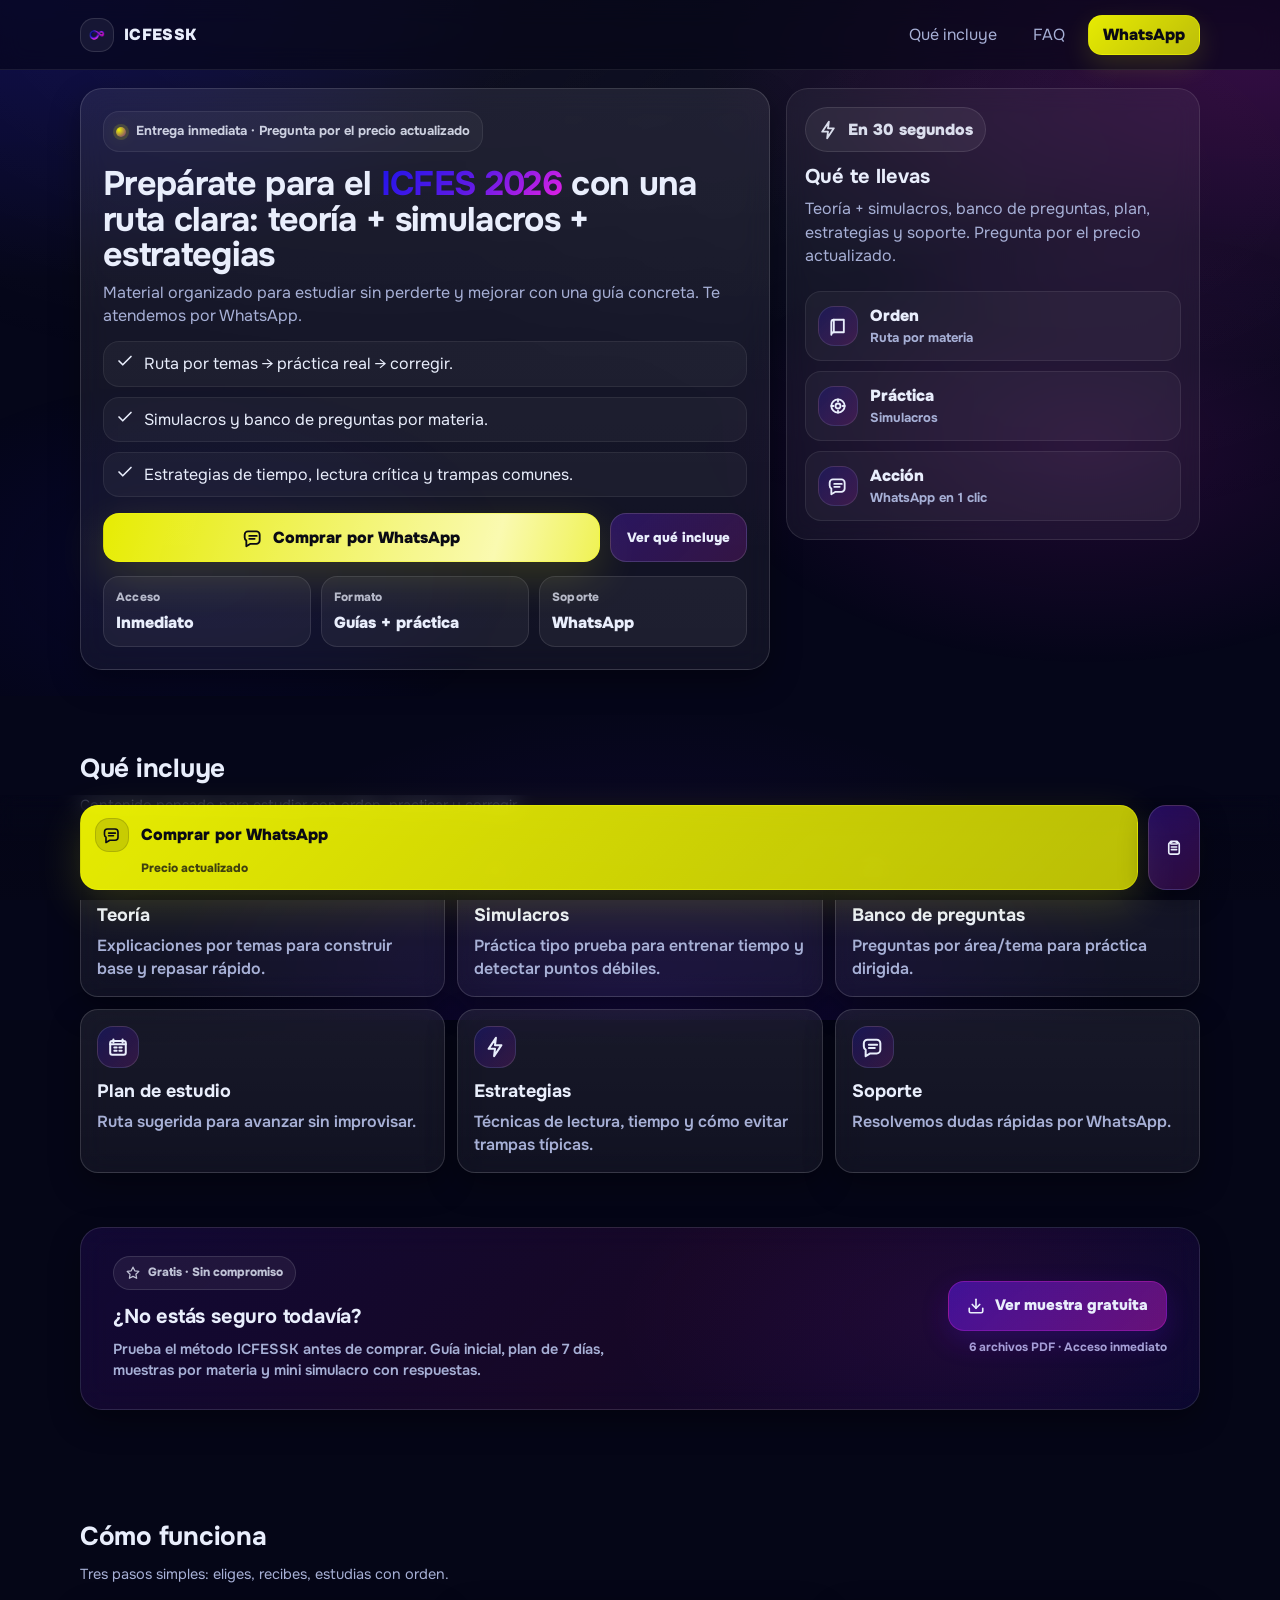
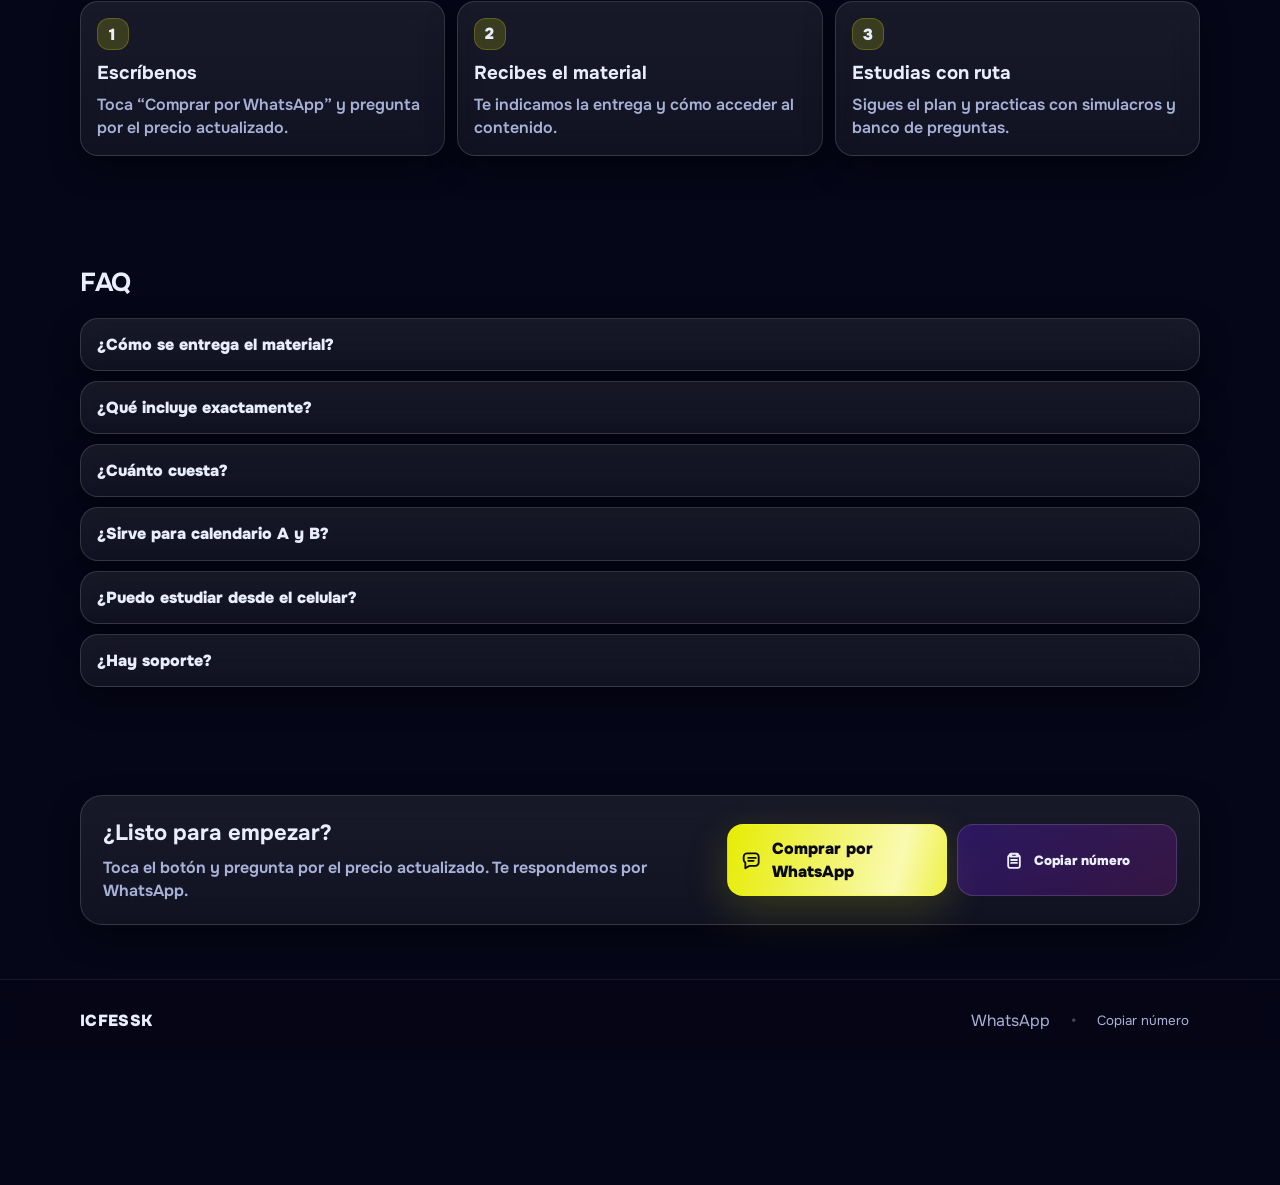
==== commit 93831eb3: "Add files via upload" ====
--- a/index.html
+++ b/index.html
@@ -2,7 +2,6 @@
 <html lang="es">
 <head>
   <meta charset="utf-8" />
-  <link rel="icon" type="image/png" href="./img/icfessk.png" />
   <meta name="viewport" content="width=device-width, initial-scale=1, viewport-fit=cover" />
 
   <title>ICFESSK | Material ICFES 2026 → Compra por WhatsApp</title>
@@ -225,22 +224,6 @@
               </div>
             </div>
           </div>
-
-          <!-- CTA muestra gratis -->
-          <div class="side-muestra-cta">
-            <div class="side-muestra-label">¿No estás seguro todavía?</div>
-            <a class="side-muestra-btn" href="./muestra.html">
-              <svg width="16" height="16" viewBox="0 0 24 24" fill="none"
-                stroke="currentColor" stroke-width="2.2" stroke-linecap="round" stroke-linejoin="round">
-                <path d="M21 15v4a2 2 0 0 1-2 2H5a2 2 0 0 1-2-2v-4"/>
-                <polyline points="7 10 12 15 17 10"/>
-                <line x1="12" y1="15" x2="12" y2="3"/>
-              </svg>
-              Prueba material gratis
-            </a>
-            <p class="side-muestra-note">6 PDFs · Acceso inmediato · Sin compromiso</p>
-          </div>
-
         </aside>
 
         <div class="global-toast" id="globalToast" role="status" aria-live="polite" aria-atomic="true">
@@ -464,28 +447,9 @@
       <div class="container footer-inner">
         <div class="footer-brand">ICFESSK</div>
         <div class="footer-right">
-          <!-- Redes sociales -->
-          <a class="footer-social" href="https://www.instagram.com/icfessk" target="_blank" rel="noopener noreferrer" aria-label="Instagram">
-            <svg width="18" height="18" viewBox="0 0 24 24" fill="none" stroke="currentColor" stroke-width="2" stroke-linecap="round" stroke-linejoin="round">
-              <rect x="2" y="2" width="20" height="20" rx="5" ry="5"/>
-              <circle cx="12" cy="12" r="4"/>
-              <circle cx="17.5" cy="6.5" r="1" fill="currentColor" stroke="none"/>
-            </svg>
-            @icfessk
-          </a>
-          <span class="dot-sep" aria-hidden="true">•</span>
-          <a class="footer-social" href="https://www.tiktok.com/@icfessk_" target="_blank" rel="noopener noreferrer" aria-label="TikTok">
-            <svg width="18" height="18" viewBox="0 0 24 24" fill="currentColor">
-              <path d="M19.59 6.69a4.83 4.83 0 0 1-3.77-4.25V2h-3.45v13.67a2.89 2.89 0 0 1-2.88 2.5 2.89 2.89 0 0 1-2.89-2.89 2.89 2.89 0 0 1 2.89-2.89c.28 0 .54.04.79.1V9.01a6.33 6.33 0 0 0-.79-.05 6.34 6.34 0 0 0-6.34 6.34 6.34 6.34 0 0 0 6.34 6.34 6.34 6.34 0 0 0 6.33-6.34V8.69a8.18 8.18 0 0 0 4.78 1.52V6.78a4.85 4.85 0 0 1-1.01-.09z"/>
-            </svg>
-            @icfessk_
-          </a>
-          <span class="dot-sep" aria-hidden="true">•</span>
           <a class="footer-link" data-wa-source="footer" href="https://wa.me/573137478899?text=Hola%20ICFESSK%2C%20quiero%20comprar%20el%20material%20ICFES%202026.%20%C2%BFQu%C3%A9%20incluye%20y%20cu%C3%A1l%20es%20el%20precio%3F" rel="noopener noreferrer">WhatsApp</a>
           <span class="dot-sep" aria-hidden="true">•</span>
           <button class="footer-link btn-link" type="button" data-copy-number>Copiar número</button>
-          <span class="dot-sep" aria-hidden="true">•</span>
-          <a class="footer-link" href="./privacidad.html">Privacidad</a>
         </div>
       </div>
     </footer>
--- a/styles.css
+++ b/styles.css
@@ -326,25 +326,6 @@
   .footer-link:focus-visible{ outline:none; box-shadow: var(--focus); }
   .btn-link{ cursor:pointer; }
   .dot-sep{ color: rgba(255,255,255,0.25); }
-
-  .footer-social{
-    display: inline-flex;
-    align-items: center;
-    gap: 6px;
-    color: var(--muted);
-    padding: 10px 10px;
-    border-radius: 12px;
-    border: 1px solid transparent;
-    font-size: 13px;
-    font-weight: 700;
-    white-space: nowrap;
-  }
-  .footer-social:hover{
-    color: var(--text);
-    background: rgba(255,255,255,0.04);
-    border-color: rgba(255,255,255,0.06);
-  }
-  .footer-social:focus-visible{ outline:none; box-shadow: var(--focus); }
   
   /* Back link — compartido */
   .back-link{
@@ -502,47 +483,6 @@
   }
   .mini-title{ font-weight: 900; margin-bottom: 2px; }
   .mini-text{ color: var(--muted); font-weight: 700; font-size: 13px; }
-
-/* CTA muestra gratis en hero side */
-.side-muestra-cta{
-  margin-top: 14px;
-  padding: 14px;
-  border-radius: 16px;
-  background: rgba(255,255,255,0.04);
-  border: 1px solid rgba(255,255,255,0.08);
-  text-align: center;
-}
-.side-muestra-label{
-  font-size: 12px;
-  font-weight: 700;
-  color: var(--muted);
-  margin-bottom: 10px;
-}
-.side-muestra-btn{
-  display: inline-flex;
-  align-items: center;
-  justify-content: center;
-  gap: 8px;
-  width: 100%;
-  padding: 11px 14px;
-  border-radius: 12px;
-  background: linear-gradient(135deg, rgba(94,26,230,0.45), rgba(233,33,228,0.30));
-  border: 1px solid rgba(233,33,228,0.25);
-  color: var(--text);
-  font-weight: 900;
-  font-size: 14px;
-  text-decoration: none;
-  transition: transform .18s ease, filter .18s ease;
-}
-.side-muestra-btn:hover{ transform: translateY(-1px); filter: brightness(1.12); }
-.side-muestra-btn:active{ transform: scale(0.997); }
-.side-muestra-btn:focus-visible{ outline: none; box-shadow: var(--focus); }
-.side-muestra-note{
-  margin: 8px 0 0;
-  font-size: 11.5px;
-  color: rgba(167,176,214,0.55);
-  font-weight: 700;
-}
   
   /* Secciones */
   .section{ padding: 40px 0; position:relative; }
@@ -878,143 +818,6 @@
   .btn-submit.loading .btn-text{ opacity: 0.7; }
   
   .form-privacy{ text-align: center; font-size: 12px; color: var(--muted); font-weight: 600; margin-top: 12px; }
-
-/* Checkbox de política de privacidad */
-.privacy-check-group{ margin-bottom: 4px; }
-
-.privacy-label{
-  display: flex;
-  align-items: flex-start;
-  gap: 10px;
-  cursor: pointer;
-  position: relative;
-}
-
-.privacy-input{
-  position: absolute;
-  opacity: 0;
-  width: 0;
-  height: 0;
-}
-
-.privacy-custom-check{
-  width: 18px;
-  height: 18px;
-  min-width: 18px;
-  border-radius: 6px;
-  border: 2px solid rgba(255,255,255,0.20);
-  background: rgba(255,255,255,0.05);
-  display: grid;
-  place-items: center;
-  margin-top: 1px;
-  transition: border-color .18s ease, background .18s ease;
-}
-
-.privacy-input:checked + .privacy-custom-check{
-  background: var(--primary);
-  border-color: var(--primary);
-}
-
-.privacy-input:checked + .privacy-custom-check::after{
-  content: "";
-  width: 5px;
-  height: 9px;
-  border: 2px solid #fff;
-  border-top: none;
-  border-left: none;
-  transform: rotate(45deg) translateY(-1px);
-  display: block;
-}
-
-.privacy-input:focus-visible + .privacy-custom-check{
-  box-shadow: var(--focus);
-}
-
-.privacy-text{
-  font-size: 13px;
-  font-weight: 600;
-  color: var(--muted);
-  line-height: 1.5;
-}
-
-.privacy-link{
-  color: rgba(167,149,255,0.90);
-  text-decoration: underline;
-  font-weight: 700;
-}
-.privacy-link:hover{ color: #fff; }
-
-/* ============================================================
-   PÁGINA PRIVACIDAD — privacidad.html
-   ============================================================ */
-
-.privacidad-page{
-  min-height: 100dvh;
-  padding: 100px 16px 60px;
-}
-
-.privacidad-wrap{
-  width: min(720px, 100%);
-  margin-inline: auto;
-  display: grid;
-  gap: 20px;
-}
-
-.privacidad-card{
-  padding: 32px 28px;
-  border-radius: var(--radius-lg);
-}
-
-.privacidad-title{
-  margin: 0 0 6px;
-  font-size: 28px;
-  letter-spacing: -0.02em;
-}
-
-.privacidad-meta{
-  margin: 0 0 28px;
-  font-size: 13px;
-  color: var(--muted);
-  font-weight: 700;
-}
-
-.privacidad-body{ color: rgba(233,238,252,0.85); line-height: 1.7; }
-
-.privacidad-body h2{
-  font-size: 16px;
-  font-weight: 900;
-  color: var(--text);
-  margin: 28px 0 8px;
-  padding-bottom: 6px;
-  border-bottom: 1px solid rgba(255,255,255,0.08);
-}
-
-.privacidad-body h2:first-child{ margin-top: 0; }
-
-.privacidad-body p{
-  margin: 0 0 12px;
-  font-size: 14.5px;
-  font-weight: 600;
-}
-
-.privacidad-body ul{
-  margin: 0 0 12px;
-  padding-left: 20px;
-  display: grid;
-  gap: 6px;
-}
-
-.privacidad-body li{
-  font-size: 14.5px;
-  font-weight: 600;
-  color: rgba(233,238,252,0.80);
-}
-
-.privacidad-footer{
-  margin-top: 32px;
-  padding-top: 20px;
-  border-top: 1px solid rgba(255,255,255,0.08);
-}
   
   /* Error global del form */
   .form-global-error{
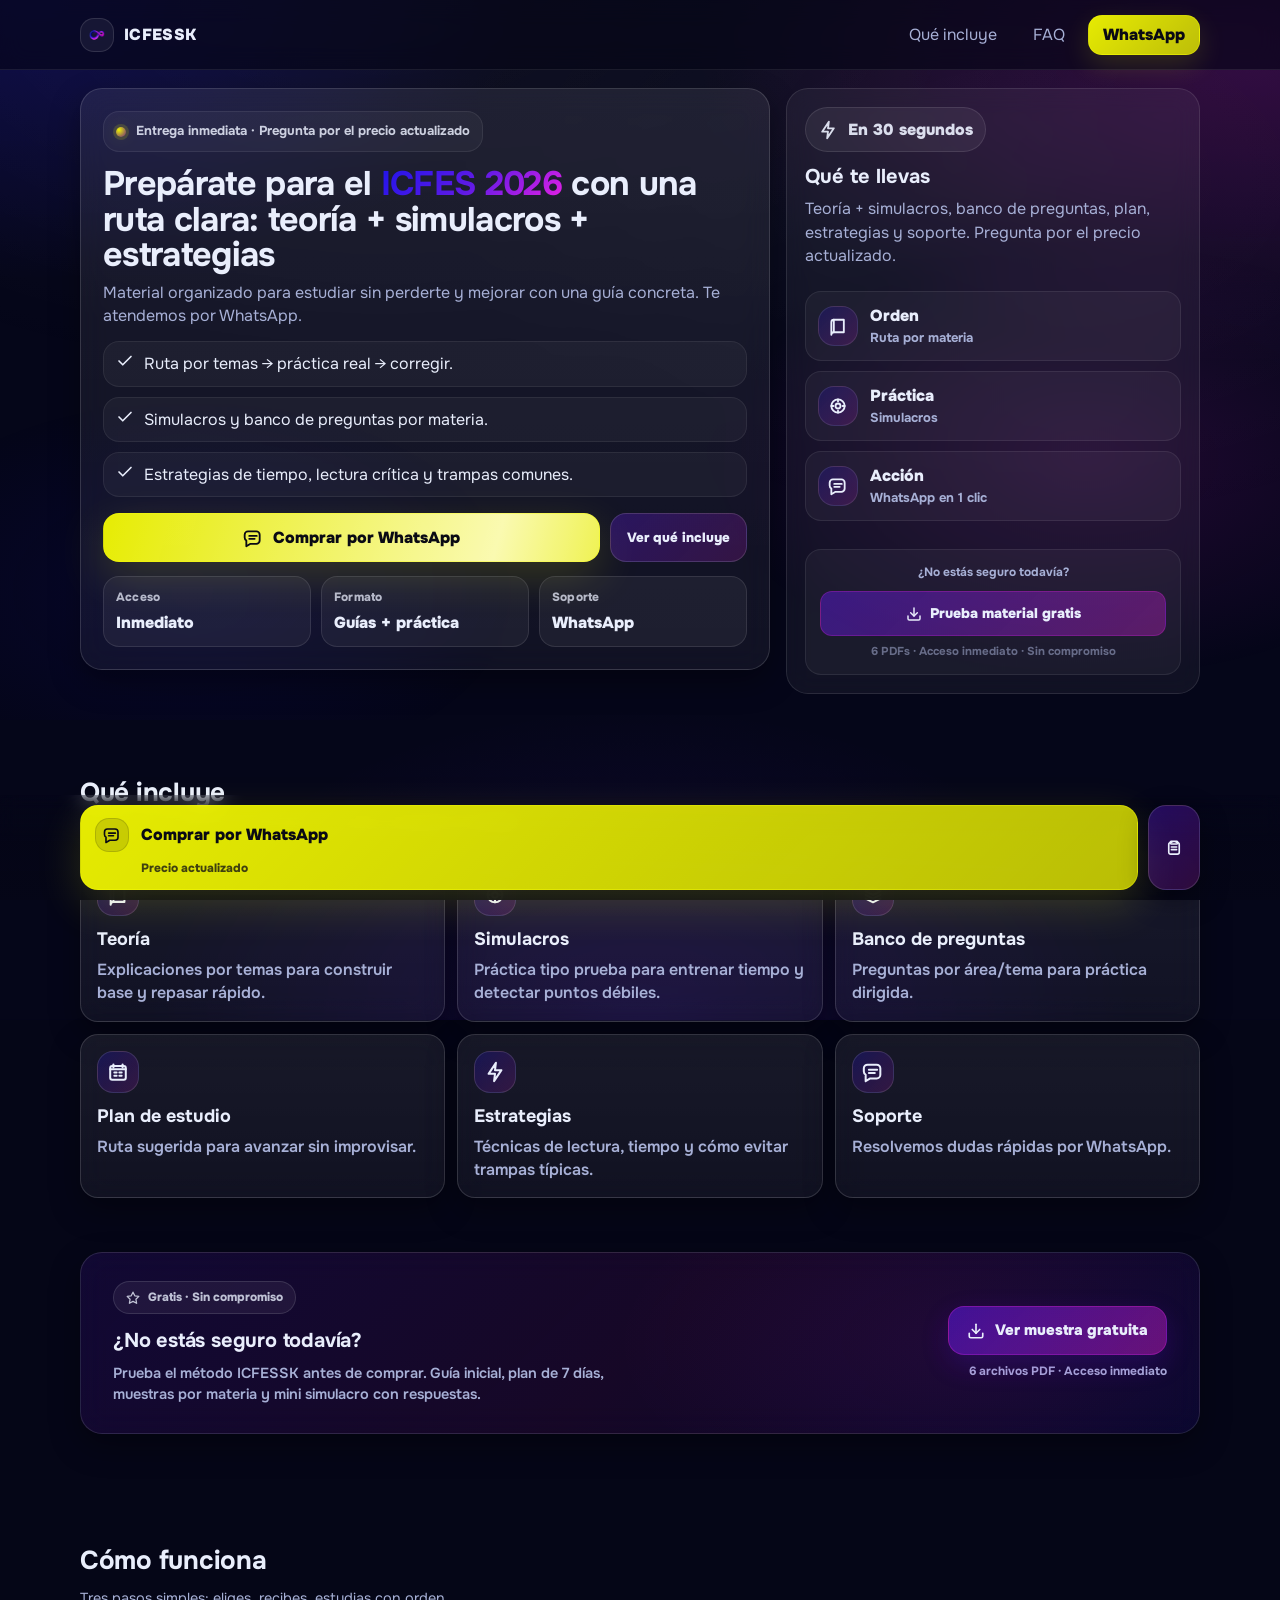
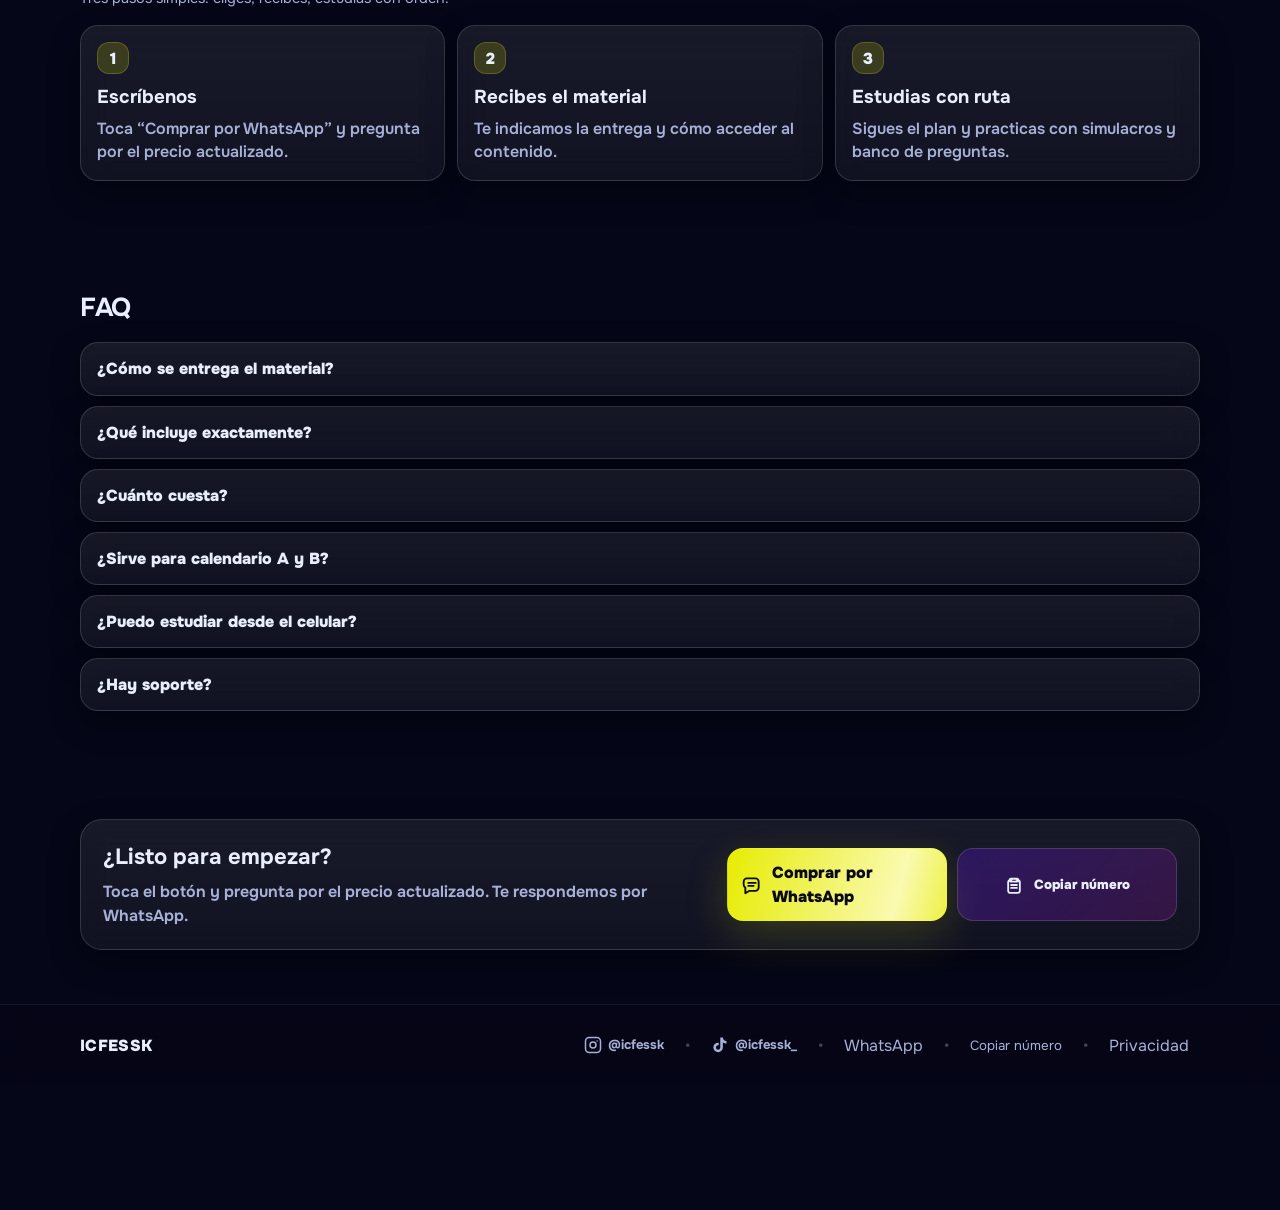
==== commit 7232bd53: "Add files via upload" ====
--- a/index.html
+++ b/index.html
@@ -2,6 +2,7 @@
 <html lang="es">
 <head>
   <meta charset="utf-8" />
+  <link rel="icon" type="image/png" href="./img/icfessk.png" />
   <meta name="viewport" content="width=device-width, initial-scale=1, viewport-fit=cover" />
 
   <title>ICFESSK | Material ICFES 2026 → Compra por WhatsApp</title>
@@ -224,6 +225,22 @@
               </div>
             </div>
           </div>
+
+          <!-- CTA muestra gratis -->
+          <div class="side-muestra-cta">
+            <div class="side-muestra-label">¿No estás seguro todavía?</div>
+            <a class="side-muestra-btn" href="./muestra.html">
+              <svg width="16" height="16" viewBox="0 0 24 24" fill="none"
+                stroke="currentColor" stroke-width="2.2" stroke-linecap="round" stroke-linejoin="round">
+                <path d="M21 15v4a2 2 0 0 1-2 2H5a2 2 0 0 1-2-2v-4"/>
+                <polyline points="7 10 12 15 17 10"/>
+                <line x1="12" y1="15" x2="12" y2="3"/>
+              </svg>
+              Prueba material gratis
+            </a>
+            <p class="side-muestra-note">6 PDFs · Acceso inmediato · Sin compromiso</p>
+          </div>
+
         </aside>
 
         <div class="global-toast" id="globalToast" role="status" aria-live="polite" aria-atomic="true">
@@ -447,9 +464,28 @@
       <div class="container footer-inner">
         <div class="footer-brand">ICFESSK</div>
         <div class="footer-right">
+          <!-- Redes sociales -->
+          <a class="footer-social" href="https://www.instagram.com/icfessk" target="_blank" rel="noopener noreferrer" aria-label="Instagram">
+            <svg width="18" height="18" viewBox="0 0 24 24" fill="none" stroke="currentColor" stroke-width="2" stroke-linecap="round" stroke-linejoin="round">
+              <rect x="2" y="2" width="20" height="20" rx="5" ry="5"/>
+              <circle cx="12" cy="12" r="4"/>
+              <circle cx="17.5" cy="6.5" r="1" fill="currentColor" stroke="none"/>
+            </svg>
+            @icfessk
+          </a>
+          <span class="dot-sep" aria-hidden="true">•</span>
+          <a class="footer-social" href="https://www.tiktok.com/@icfessk_" target="_blank" rel="noopener noreferrer" aria-label="TikTok">
+            <svg width="18" height="18" viewBox="0 0 24 24" fill="currentColor">
+              <path d="M19.59 6.69a4.83 4.83 0 0 1-3.77-4.25V2h-3.45v13.67a2.89 2.89 0 0 1-2.88 2.5 2.89 2.89 0 0 1-2.89-2.89 2.89 2.89 0 0 1 2.89-2.89c.28 0 .54.04.79.1V9.01a6.33 6.33 0 0 0-.79-.05 6.34 6.34 0 0 0-6.34 6.34 6.34 6.34 0 0 0 6.34 6.34 6.34 6.34 0 0 0 6.33-6.34V8.69a8.18 8.18 0 0 0 4.78 1.52V6.78a4.85 4.85 0 0 1-1.01-.09z"/>
+            </svg>
+            @icfessk_
+          </a>
+          <span class="dot-sep" aria-hidden="true">•</span>
           <a class="footer-link" data-wa-source="footer" href="https://wa.me/573137478899?text=Hola%20ICFESSK%2C%20quiero%20comprar%20el%20material%20ICFES%202026.%20%C2%BFQu%C3%A9%20incluye%20y%20cu%C3%A1l%20es%20el%20precio%3F" rel="noopener noreferrer">WhatsApp</a>
           <span class="dot-sep" aria-hidden="true">•</span>
           <button class="footer-link btn-link" type="button" data-copy-number>Copiar número</button>
+          <span class="dot-sep" aria-hidden="true">•</span>
+          <a class="footer-link" href="./privacidad.html">Privacidad</a>
         </div>
       </div>
     </footer>
--- a/styles.css
+++ b/styles.css
@@ -87,6 +87,8 @@
       radial-gradient(820px 520px at 50% 100%, rgba(94,26,230,0.14), transparent 60%),
       var(--bg);
     filter: saturate(1.1);
+    /* Mueve la animación al compositor para reducir TBT en móviles */
+    will-change: transform;
   }
   
   body::after{
@@ -326,6 +328,25 @@
   .footer-link:focus-visible{ outline:none; box-shadow: var(--focus); }
   .btn-link{ cursor:pointer; }
   .dot-sep{ color: rgba(255,255,255,0.25); }
+
+  .footer-social{
+    display: inline-flex;
+    align-items: center;
+    gap: 6px;
+    color: var(--muted);
+    padding: 10px 10px;
+    border-radius: 12px;
+    border: 1px solid transparent;
+    font-size: 13px;
+    font-weight: 700;
+    white-space: nowrap;
+  }
+  .footer-social:hover{
+    color: var(--text);
+    background: rgba(255,255,255,0.04);
+    border-color: rgba(255,255,255,0.06);
+  }
+  .footer-social:focus-visible{ outline:none; box-shadow: var(--focus); }
   
   /* Back link — compartido */
   .back-link{
@@ -483,6 +504,47 @@
   }
   .mini-title{ font-weight: 900; margin-bottom: 2px; }
   .mini-text{ color: var(--muted); font-weight: 700; font-size: 13px; }
+
+/* CTA muestra gratis en hero side */
+.side-muestra-cta{
+  margin-top: 14px;
+  padding: 14px;
+  border-radius: 16px;
+  background: rgba(255,255,255,0.04);
+  border: 1px solid rgba(255,255,255,0.08);
+  text-align: center;
+}
+.side-muestra-label{
+  font-size: 12px;
+  font-weight: 700;
+  color: var(--muted);
+  margin-bottom: 10px;
+}
+.side-muestra-btn{
+  display: inline-flex;
+  align-items: center;
+  justify-content: center;
+  gap: 8px;
+  width: 100%;
+  padding: 11px 14px;
+  border-radius: 12px;
+  background: linear-gradient(135deg, rgba(94,26,230,0.45), rgba(233,33,228,0.30));
+  border: 1px solid rgba(233,33,228,0.25);
+  color: var(--text);
+  font-weight: 900;
+  font-size: 14px;
+  text-decoration: none;
+  transition: transform .18s ease, filter .18s ease;
+}
+.side-muestra-btn:hover{ transform: translateY(-1px); filter: brightness(1.12); }
+.side-muestra-btn:active{ transform: scale(0.997); }
+.side-muestra-btn:focus-visible{ outline: none; box-shadow: var(--focus); }
+.side-muestra-note{
+  margin: 8px 0 0;
+  font-size: 11.5px;
+  color: rgba(167,176,214,0.55);
+  font-weight: 700;
+}
   
   /* Secciones */
   .section{ padding: 40px 0; position:relative; }
@@ -818,6 +880,143 @@
   .btn-submit.loading .btn-text{ opacity: 0.7; }
   
   .form-privacy{ text-align: center; font-size: 12px; color: var(--muted); font-weight: 600; margin-top: 12px; }
+
+/* Checkbox de política de privacidad */
+.privacy-check-group{ margin-bottom: 4px; }
+
+.privacy-label{
+  display: flex;
+  align-items: flex-start;
+  gap: 10px;
+  cursor: pointer;
+  position: relative;
+}
+
+.privacy-input{
+  position: absolute;
+  opacity: 0;
+  width: 0;
+  height: 0;
+}
+
+.privacy-custom-check{
+  width: 18px;
+  height: 18px;
+  min-width: 18px;
+  border-radius: 6px;
+  border: 2px solid rgba(255,255,255,0.20);
+  background: rgba(255,255,255,0.05);
+  display: grid;
+  place-items: center;
+  margin-top: 1px;
+  transition: border-color .18s ease, background .18s ease;
+}
+
+.privacy-input:checked + .privacy-custom-check{
+  background: var(--primary);
+  border-color: var(--primary);
+}
+
+.privacy-input:checked + .privacy-custom-check::after{
+  content: "";
+  width: 5px;
+  height: 9px;
+  border: 2px solid #fff;
+  border-top: none;
+  border-left: none;
+  transform: rotate(45deg) translateY(-1px);
+  display: block;
+}
+
+.privacy-input:focus-visible + .privacy-custom-check{
+  box-shadow: var(--focus);
+}
+
+.privacy-text{
+  font-size: 13px;
+  font-weight: 600;
+  color: var(--muted);
+  line-height: 1.5;
+}
+
+.privacy-link{
+  color: rgba(167,149,255,0.90);
+  text-decoration: underline;
+  font-weight: 700;
+}
+.privacy-link:hover{ color: #fff; }
+
+/* ============================================================
+   PÁGINA PRIVACIDAD — privacidad.html
+   ============================================================ */
+
+.privacidad-page{
+  min-height: 100dvh;
+  padding: 100px 16px 60px;
+}
+
+.privacidad-wrap{
+  width: min(720px, 100%);
+  margin-inline: auto;
+  display: grid;
+  gap: 20px;
+}
+
+.privacidad-card{
+  padding: 32px 28px;
+  border-radius: var(--radius-lg);
+}
+
+.privacidad-title{
+  margin: 0 0 6px;
+  font-size: 28px;
+  letter-spacing: -0.02em;
+}
+
+.privacidad-meta{
+  margin: 0 0 28px;
+  font-size: 13px;
+  color: var(--muted);
+  font-weight: 700;
+}
+
+.privacidad-body{ color: rgba(233,238,252,0.85); line-height: 1.7; }
+
+.privacidad-body h2{
+  font-size: 16px;
+  font-weight: 900;
+  color: var(--text);
+  margin: 28px 0 8px;
+  padding-bottom: 6px;
+  border-bottom: 1px solid rgba(255,255,255,0.08);
+}
+
+.privacidad-body h2:first-child{ margin-top: 0; }
+
+.privacidad-body p{
+  margin: 0 0 12px;
+  font-size: 14.5px;
+  font-weight: 600;
+}
+
+.privacidad-body ul{
+  margin: 0 0 12px;
+  padding-left: 20px;
+  display: grid;
+  gap: 6px;
+}
+
+.privacidad-body li{
+  font-size: 14.5px;
+  font-weight: 600;
+  color: rgba(233,238,252,0.80);
+}
+
+.privacidad-footer{
+  margin-top: 32px;
+  padding-top: 20px;
+  border-top: 1px solid rgba(255,255,255,0.08);
+}
   
   /* Error global del form */
   .form-global-error{
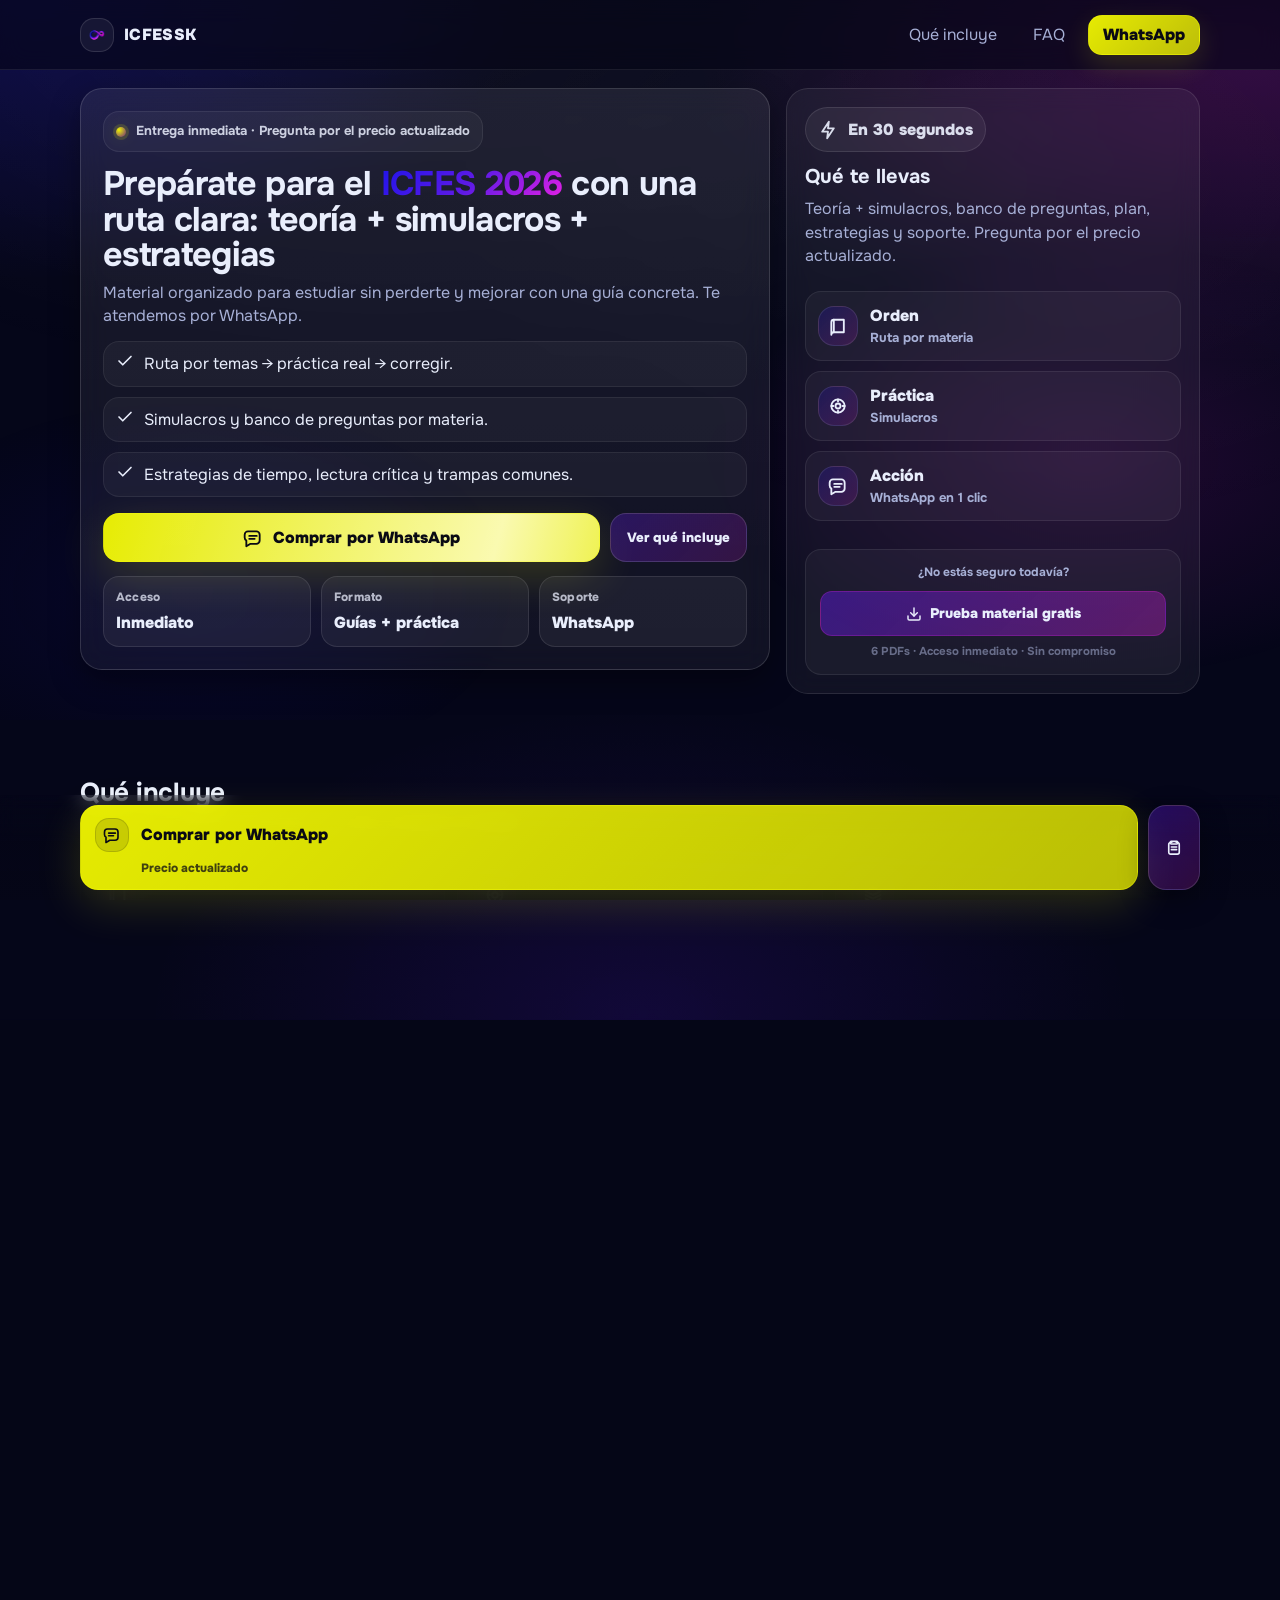
==== commit b83e8579: "Add files via upload" ====
--- a/index.html
+++ b/index.html
@@ -163,6 +163,19 @@
             <button class="btn btn-secondary" type="button" data-scroll-to="#incluye">
               Ver qué incluye
             </button>
+          </div>
+
+          <div class="hero-muestra-mobile">
+            <a class="side-muestra-btn" href="./muestra.html">
+              <svg width="16" height="16" viewBox="0 0 24 24" fill="none"
+                stroke="currentColor" stroke-width="2.2" stroke-linecap="round" stroke-linejoin="round">
+                <path d="M21 15v4a2 2 0 0 1-2 2H5a2 2 0 0 1-2-2v-4"/>
+                <polyline points="7 10 12 15 17 10"/>
+                <line x1="12" y1="15" x2="12" y2="3"/>
+              </svg>
+              Prueba material gratis
+            </a>
+            <p class="side-muestra-note">6 PDFs · Sin compromiso</p>
           </div>
 
           <div class="micro-proof" aria-label="Confianza">
--- a/styles.css
+++ b/styles.css
@@ -39,7 +39,7 @@
   }
   
   *{ box-sizing:border-box; }
-  html,body{ height:100%; }
+  html,body{ height:100%; overflow-x:hidden; }
   body{
     margin:0;
     font-family: "Onest", system-ui, -apple-system, Segoe UI, Roboto, Arial, sans-serif;
@@ -316,7 +316,7 @@
     flex-wrap: wrap;
   }
   .footer-brand{ font-weight: 900; letter-spacing: 0.02em; }
-  .footer-right{ display:flex; align-items:center; gap: 10px; }
+  .footer-right{ display:flex; align-items:center; gap: 6px; flex-wrap: wrap; }
   .footer-link{
     color: var(--muted);
     padding: 10px 10px;
@@ -380,6 +380,7 @@
   }
   .hero-inner{
     display:grid;
+    grid-template-columns: 1fr;
     gap: 12px;
     align-items:stretch;
   }
@@ -593,7 +594,7 @@
   .cta-card{ border-radius: var(--radius-lg); padding: 18px; display:grid; gap: 14px; }
   .cta-title{ margin:0 0 6px; font-size: 22px; }
   .cta-sub{ margin:0; color: var(--muted); font-weight: 650; }
-  .cta-actions{ display:grid; gap: 10px; }
+  .cta-actions{ display:grid; grid-template-columns: 1fr; gap: 10px; }
   
   /* Sección muestra gratis — banner en la landing */
   .section-muestra{ padding: 0 0 40px; }
@@ -1271,4 +1272,14 @@
     .btn, .sticky-btn, .sticky-copy{ transition:none; }
     .sticky-btn:hover, .btn:hover, .sticky-copy:hover{ transform:none; }
     .inapp-backdrop{ backdrop-filter:none; }
+  }
+
+
+  .hero-muestra-mobile {
+    margin-top: 8px;
+    text-align: center;
+  }
+  
+  @media (min-width: 720px) {
+    .hero-muestra-mobile { display: none; }
   }
